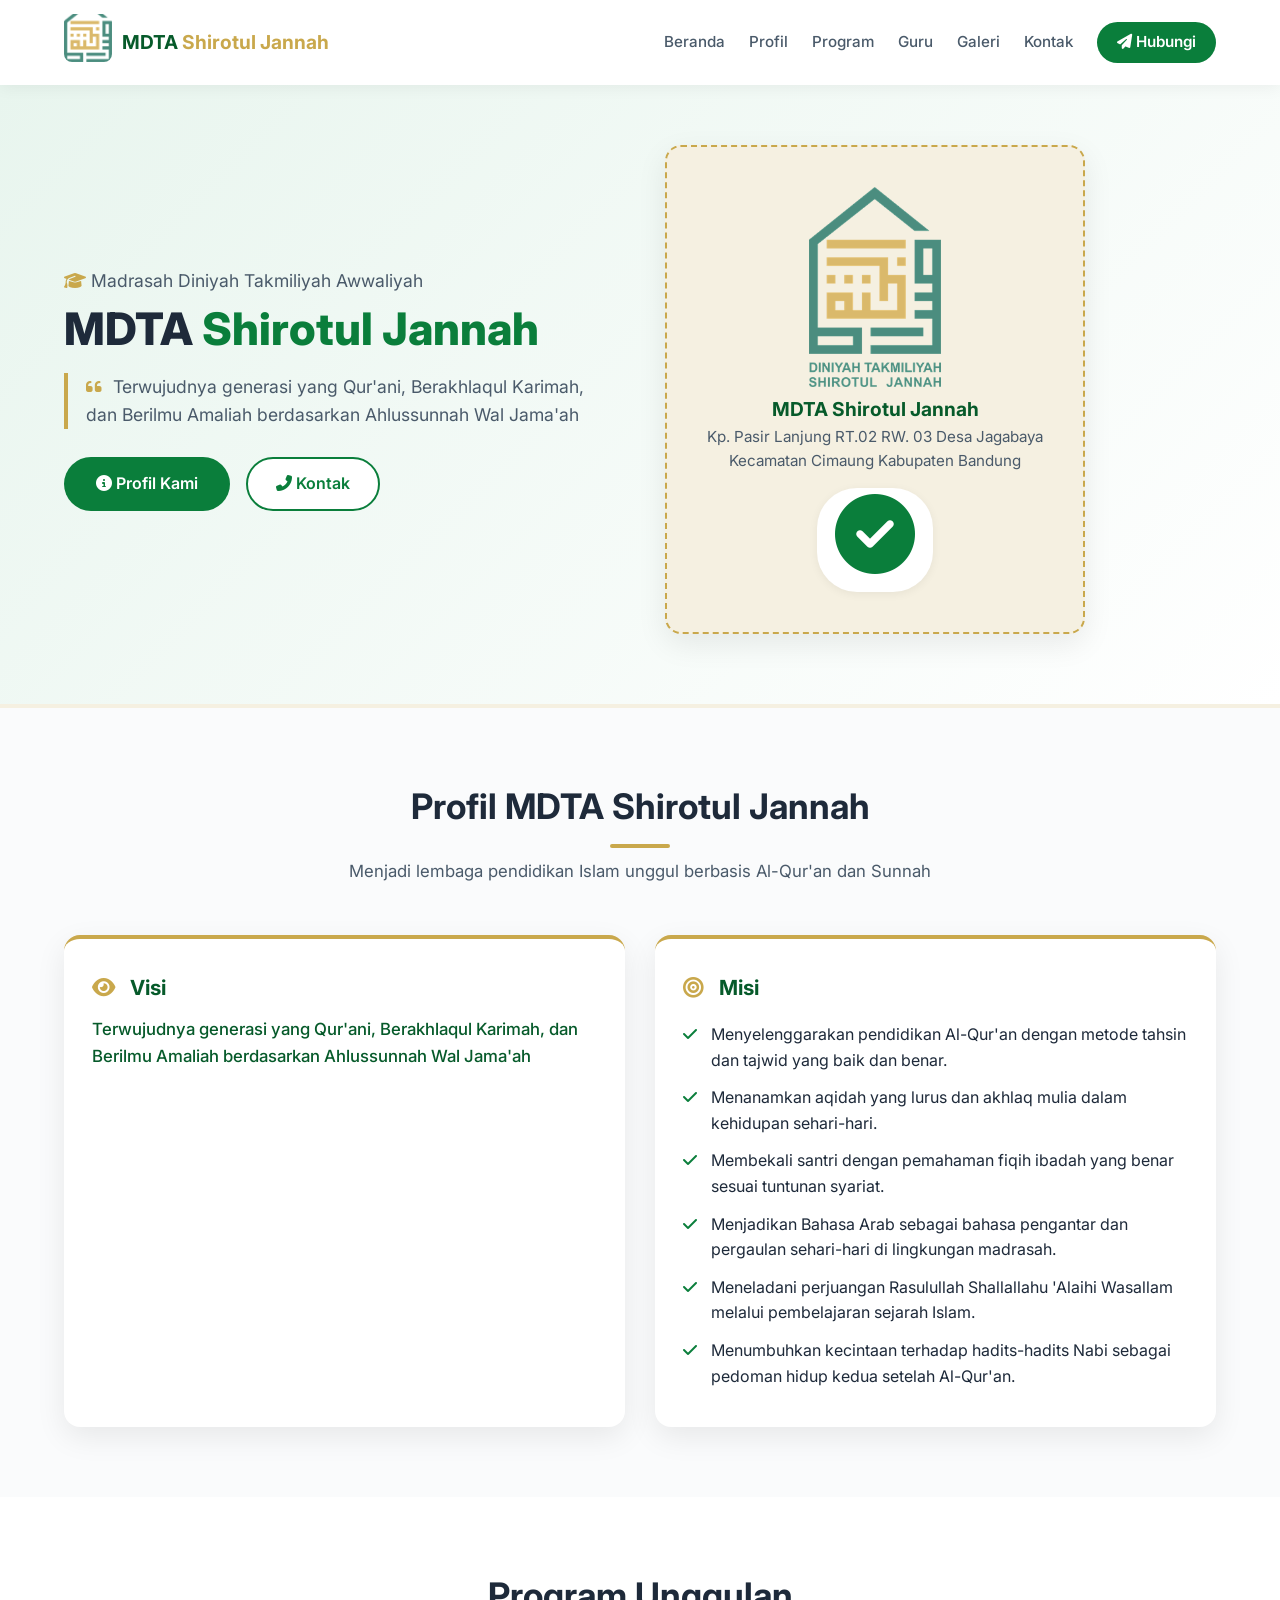
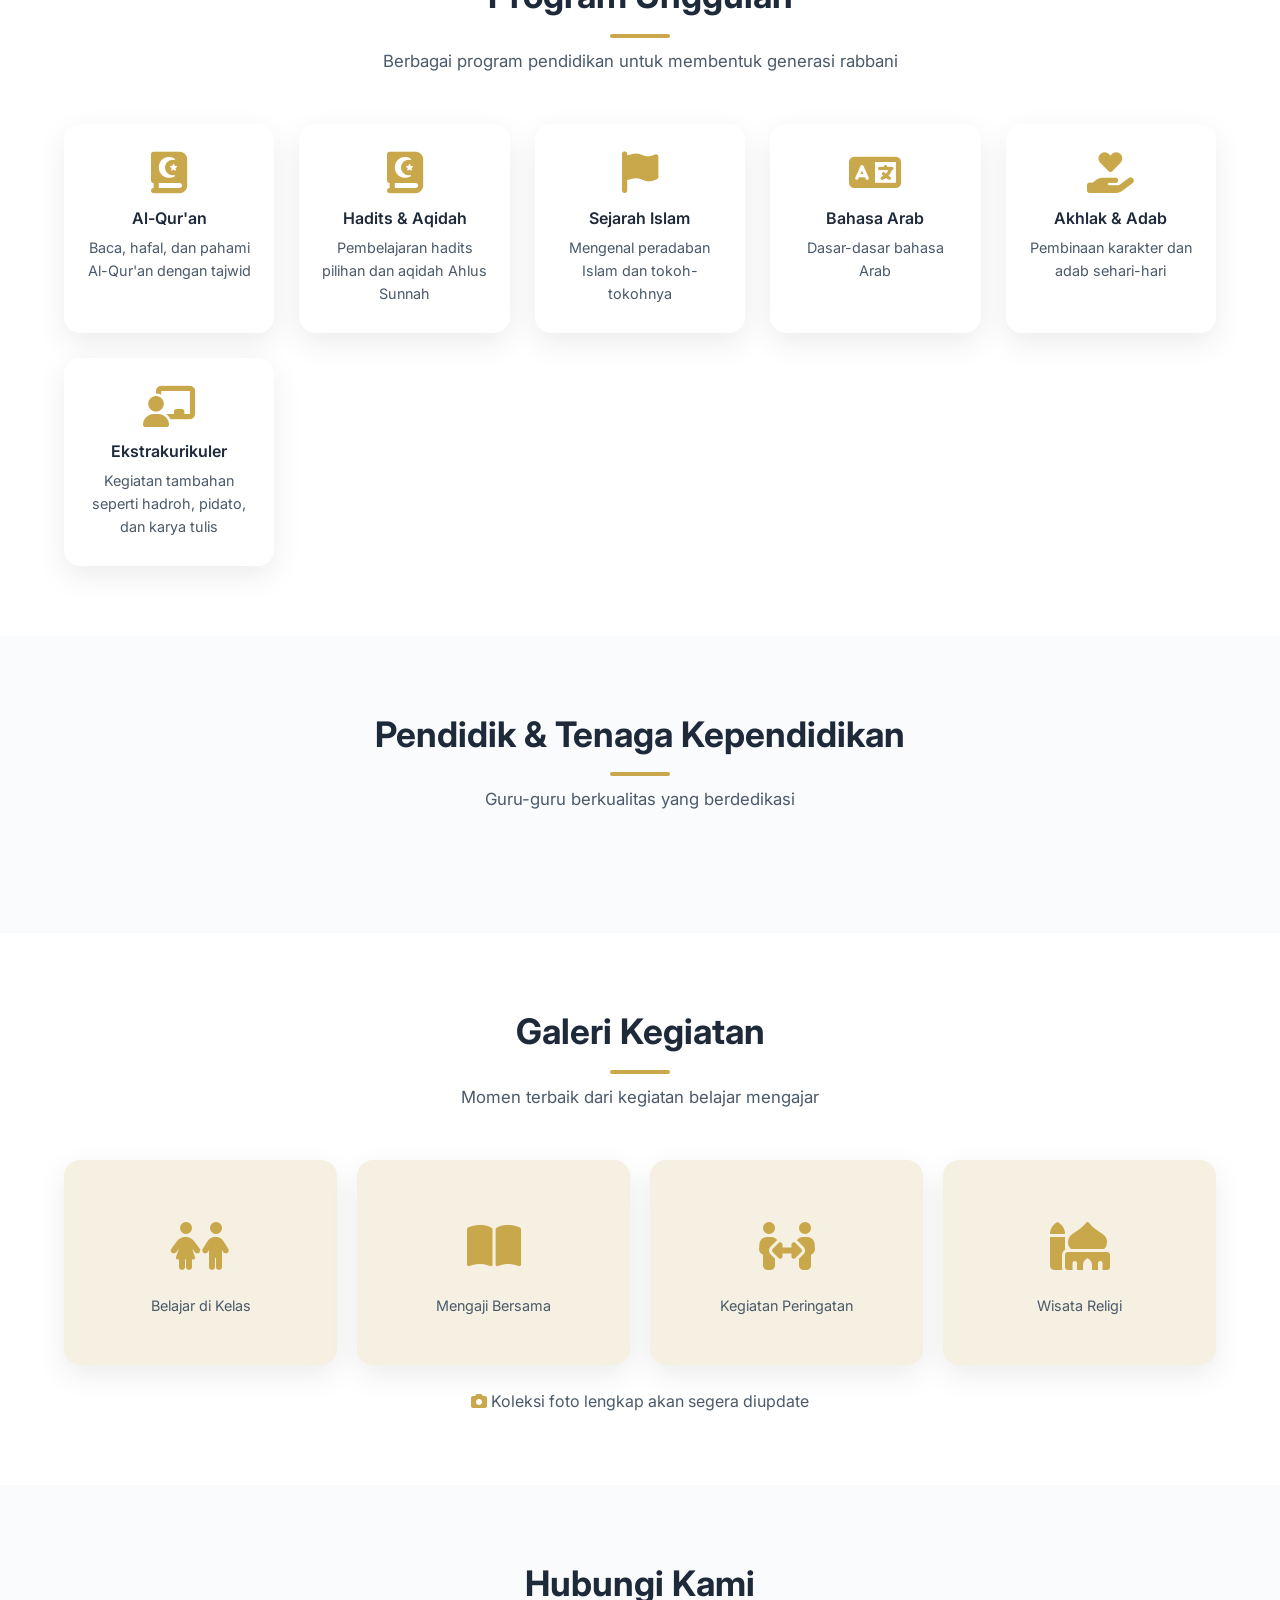
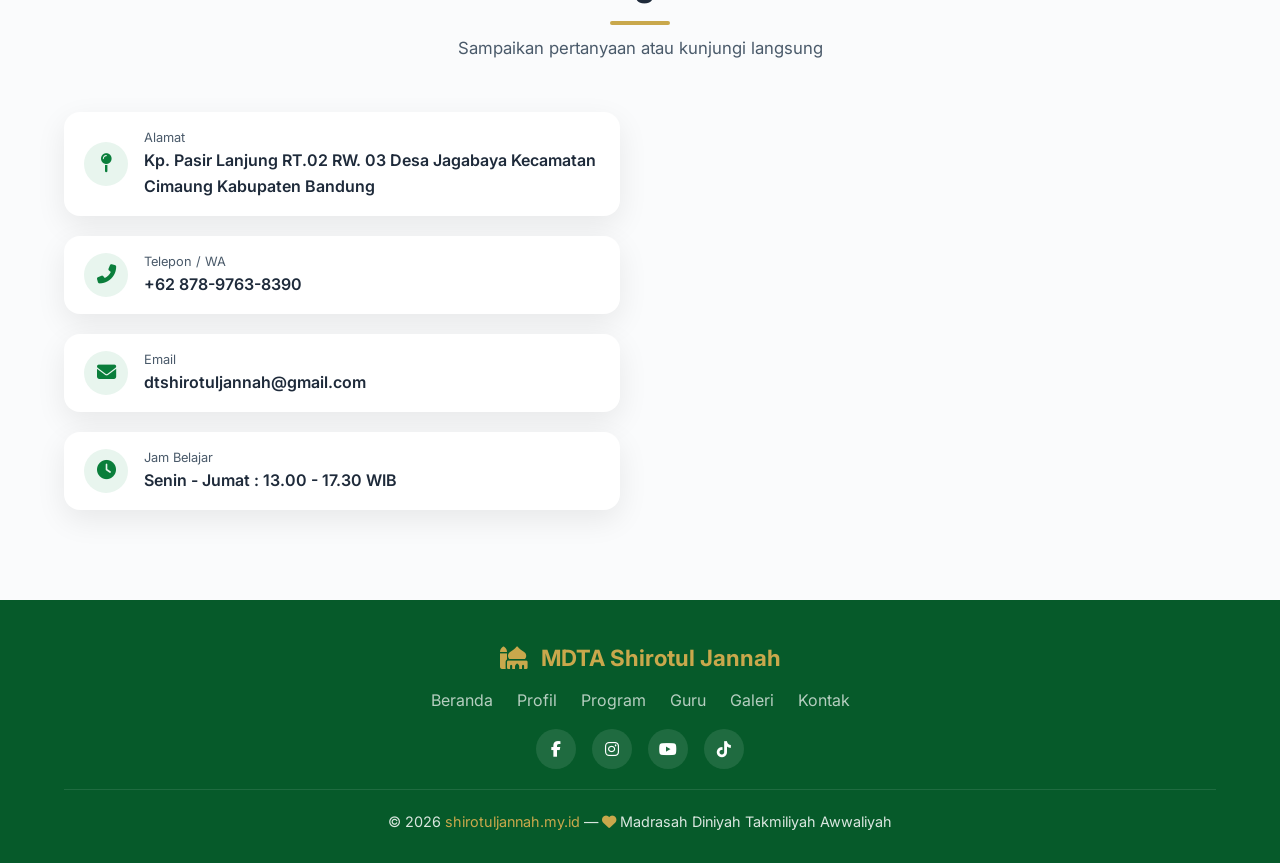
==== index.html @ e97e5ac8 "Update index.html" ====
<!DOCTYPE html>
<html lang="id">
<head>
    <meta charset="UTF-8" />
    <meta name="viewport" content="width=device-width, initial-scale=1.0"/>
    <title>MDTA Shirotul Jannah</title>
    <meta name="description" content="Website resmi MDTA Shirotul Jannah - Madrasah Diniyah Takmiliyah Awwaliyah" />
    <link rel="canonical" href="https://shirotuljannah.my.id/" />
    <link rel="icon" href="/favicon.ico" type="image/x-icon" />
    
    <!-- Font & Icons -->
    <link rel="preconnect" href="https://fonts.googleapis.com" />
    <link rel="preconnect" href="https://fonts.gstatic.com" crossorigin />
    <link href="https://fonts.googleapis.com/css2?family=Inter:opsz,wght@14..32,400;14..32,600;14..32,700;14..32,800&display=swap" rel="stylesheet" />
    <link rel="stylesheet" href="https://cdnjs.cloudflare.com/ajax/libs/font-awesome/6.5.0/css/all.min.css" />
    
    <!-- CSS -->
    <link rel="stylesheet" href="/css/style.css" />
</head>
<body>

    <!-- ===== HEADER / NAVBAR ===== -->
    <header>
        <div class="container header-inner">
           <div class="logo">
    <div class="logo-icon">
        <img src="/images/logo.png" alt="Logo" style="width: 48px; height: 48px; border-radius: 8px; object-fit: cover;" />
    </div>
    <div class="logo-text">
        MDTA <span>Shirotul Jannah</span>
        </div>
</div>
            <button class="hamburger" id="hamburger" aria-label="Menu">
                <i class="fas fa-bars"></i>
            </button>
            <nav id="navbar">
                <a href="#" class="active">Beranda</a>
                <a href="#profil">Profil</a>
                <a href="#program">Program</a>
                <a href="#guru">Guru</a>
                <a href="#galeri">Galeri</a>
                <a href="#kontak">Kontak</a>
                <a href="#kontak" class="btn-primary"><i class="fas fa-paper-plane"></i> Hubungi</a>
            </nav>
        </div>
    </header>

    <!-- ===== HERO ===== -->
    <section class="hero" id="beranda">
        <div class="container hero-grid">
            <div class="hero-text">
                <p class="subtitle"><i class="fas fa-graduation-cap" style="color: var(--gold);"></i> Madrasah Diniyah Takmiliyah Awwaliyah</p>
                <h1>MDTA <span>Shirotul Jannah</span></h1>
                <p class="tagline">
                    <i class="fas fa-quote-left" style="color: var(--gold); margin-right: 6px;"></i>
                    Terwujudnya generasi yang Qur'ani, Berakhlaqul Karimah, dan Berilmu Amaliah berdasarkan
                    Ahlussunnah Wal Jama'ah
                </p>
                <div class="hero-buttons">
                    <a href="#profil" class="btn-primary" style="padding: 14px 32px;">
                        <i class="fas fa-info-circle"></i> Profil Kami
                    </a>
                    <a href="#kontak" class="btn-secondary">
                        <i class="fas fa-phone-alt"></i> Kontak
                    </a>
                </div>
            </div>
            <div class="hero-image">
                <div class="placeholder-img">
                    <div class="logo-icon">
        <img src="/images/logo.png" alt="Logo" style="width: 100x; height: 200px; " />
    </div>
                    <p style="font-weight: 700; color: var(--primary-dark); font-size: 1.2rem;">MDTA Shirotul Jannah</p>
                    <p style="font-size: 0.95rem; color: var(--text-light);">Kp. Pasir Lanjung RT.02 RW. 03 Desa Jagabaya Kecamatan Cimaung Kabupaten Bandung</p>
                    <div style="margin-top: 14px; font-size: 0.85rem; background: var(--white); padding: 6px 18px; border-radius: 40px; display: inline-block; box-shadow: 0 2px 10px rgba(0,0,0,0.06);">
                        <i class="fas fa-check-circle" style="color: var(--primary);"></i>
                    </div>
                </div>
            </div>
        </div>
    </section>

    <!-- ===== PROFIL (VISI MISI) ===== -->
    <section id="profil">
        <div class="container">
            <div class="section-title">
                <h2>Profil MDTA Shirotul Jannah</h2>
                <p>Menjadi lembaga pendidikan Islam unggul berbasis Al-Qur'an dan Sunnah</p>
            </div>
            <div class="visi-misi-grid">
                <div class="card">
                    <h3><i class="fas fa-eye"></i> Visi</h3>
                    <p style="font-size: 1.05rem; font-weight: 500; color: var(--primary-dark);">
                        Terwujudnya generasi yang Qur'ani, Berakhlaqul Karimah, dan Berilmu Amaliah berdasarkan
Ahlussunnah Wal Jama'ah
                    </p>
                </div>
                <div class="card">
                    <h3><i class="fas fa-bullseye"></i> Misi</h3>
                    <ul>
                        <li>Menyelenggarakan pendidikan Al-Qur'an dengan metode tahsin dan tajwid yang baik dan benar.</li>
                        <li>Menanamkan aqidah yang lurus dan akhlaq mulia dalam kehidupan sehari-hari.</li>
                        <li>Membekali santri dengan pemahaman fiqih ibadah yang benar sesuai tuntunan syariat.</li>
                        <li>Menjadikan Bahasa Arab sebagai bahasa pengantar dan pergaulan sehari-hari di lingkungan madrasah.</li>
                        <li>Meneladani perjuangan Rasulullah Shallallahu 'Alaihi Wasallam melalui pembelajaran sejarah Islam.</li>
                        <li>Menumbuhkan kecintaan terhadap hadits-hadits Nabi sebagai pedoman hidup kedua setelah Al-Qur'an.</li>
                    </ul>
                </div>
            </div>
        </div>
    </section>

    <!-- ===== PROGRAM ===== -->
    <section id="program" style="background: var(--white);">
        <div class="container">
            <div class="section-title">
                <h2>Program Unggulan</h2>
                <p>Berbagai program pendidikan untuk membentuk generasi rabbani</p>
            </div>
            <div class="program-grid">
                <div class="program-item">
                    <i class="fas fa-book-quran"></i>
                    <h4>Al-Qur'an</h4>
                    <p>Baca, hafal, dan pahami Al-Qur'an dengan tajwid</p>
                </div>
                <div class="program-item">
                    <i class="fas fa-book-quran"></i>
                    <h4>Hadits &amp; Aqidah</h4>
                    <p>Pembelajaran hadits pilihan dan aqidah Ahlus Sunnah</p>
                </div>
                <div class="program-item">
                    <i class="fas fa-flag"></i>
                    <h4>Sejarah Islam</h4>
                    <p>Mengenal peradaban Islam dan tokoh-tokohnya</p>
                </div>
                <div class="program-item">
                    <i class="fas fa-language"></i>
                    <h4>Bahasa Arab</h4>
                    <p>Dasar-dasar bahasa Arab </p>
                </div>
                <div class="program-item">
                    <i class="fas fa-hand-holding-heart"></i>
                    <h4>Akhlak &amp; Adab</h4>
                    <p>Pembinaan karakter dan adab sehari-hari</p>
                </div>
                <div class="program-item">
                    <i class="fas fa-chalkboard-user"></i>
                    <h4>Ekstrakurikuler</h4>
                    <p>Kegiatan tambahan seperti hadroh, pidato, dan karya tulis</p>
                </div>
            </div>
        </div>
    </section>

    <!-- ===== GURU & TENAGA PENDIDIK ===== -->
    <section id="guru">
        <div class="container">
            <div class="section-title">
                <h2>Pendidik &amp; Tenaga Kependidikan</h2>
                <p>Guru-guru berkualitas yang berdedikasi</p>
            </div>
                
             </div>
    </section>

    <!-- ===== GALERI ===== -->
    <section id="galeri" style="background: var(--white);">
        <div class="container">
            <div class="section-title">
                <h2>Galeri Kegiatan</h2>
                <p>Momen terbaik dari kegiatan belajar mengajar</p>
            </div>
            <div class="galeri-grid">
                <div class="galeri-item">
                    <div style="text-align: center;">
                        <i class="fas fa-children"></i>
                        <span>Belajar di Kelas</span>
                    </div>
                </div>
                <div class="galeri-item">
                    <div style="text-align: center;">
                        <i class="fas fa-book-open"></i>
                        <span>Mengaji Bersama</span>
                    </div>
                </div>
                <div class="galeri-item">
                    <div style="text-align: center;">
                        <i class="fas fa-people-arrows"></i>
                        <span>Kegiatan Peringatan</span>
                    </div>
                </div>
                <div class="galeri-item">
                    <div style="text-align: center;">
                        <i class="fas fa-mosque"></i>
                        <span>Wisata Religi</span>
                    </div>
                </div>
            </div>
            <p style="text-align: center; margin-top: 24px; color: var(--text-light);">
                <i class="fas fa-camera" style="color: var(--gold);"></i> 
                Koleksi foto lengkap akan segera diupdate
            </p>
        </div>
    </section>

    <!-- ===== KONTAK ===== -->
    <section id="kontak">
        <div class="container">
            <div class="section-title">
                <h2>Hubungi Kami</h2>
                <p>Sampaikan pertanyaan atau kunjungi langsung</p>
            </div>
            <div class="kontak-grid">
                <div class="kontak-info">
                    <div class="kontak-item">
                        <i class="fas fa-map-pin"></i>
                        <div>
                            <div class="label">Alamat</div>
                            <div class="value">Kp. Pasir Lanjung RT.02 RW. 03 Desa Jagabaya Kecamatan Cimaung Kabupaten Bandung</div>
                        </div>
                    </div>
                    <div class="kontak-item">
                        <i class="fas fa-phone-alt"></i>
                        <div>
                            <div class="label">Telepon / WA</div>
                            <div class="value">+62 878-9763-8390</div>
                        </div>
                    </div>
                    <div class="kontak-item">
                        <i class="fas fa-envelope"></i>
                        <div>
                            <div class="label">Email</div>
                            <div class="value">dtshirotuljannah@gmail.com</div>
                        </div>
                    </div>
                    <div class="kontak-item">
                        <i class="fas fa-clock"></i>
                        <div>
                            <div class="label">Jam Belajar</div>
                            <div class="value">Senin - Jumat : 13.00 - 17.30 WIB</div>
                        </div>
                    </div>
                </div>
                <div class="map-placeholder" style="padding: 0; border: none; background: transparent; min-height: unset;">
    <iframe 
        src="https://www.google.com/maps/embed?pb=!1m14!1m12!1m3!1d961.6749907253343!2d107.57025680353883!3d-7.07759489919228!2m3!1f0!2f0!3f0!3m2!1i1024!2i768!4f13.1!5e0!3m2!1sid!2sid!4v1786503640006!5m2!1sid!2sid" 
        width="100%" 
        height="350" 
        style="border:0; border-radius: 12px;" 
        allowfullscreen="" 
        loading="lazy" 
        referrerpolicy="strict-origin-when-cross-origin">
    </iframe>
</div>
            </div>
        </div>
    </section>

    <!-- ===== FOOTER ===== -->
    <footer>
        <div class="container">
            <div class="footer-brand">
                <i class="fas fa-mosque"></i> MDTA Shirotul Jannah
            </div>
            <div class="footer-links">
                <a href="#">Beranda</a>
                <a href="#profil">Profil</a>
                <a href="#program">Program</a>
                <a href="#guru">Guru</a>
                <a href="#galeri">Galeri</a>
                <a href="#kontak">Kontak</a>
            </div>
            <div class="footer-social">
                <a href="#" aria-label="Facebook"><i class="fab fa-facebook-f"></i></a>
                <a href="#" aria-label="Instagram"><i class="fab fa-instagram"></i></a>
                <a href="#" aria-label="YouTube"><i class="fab fa-youtube"></i></a>
                <a href="#" aria-label="TikTok"><i class="fab fa-tiktok"></i></a>
            </div>
            <p class="footer-copy">
                &copy; 2026 <a href="https://shirotuljannah.my.id/">shirotuljannah.my.id</a> &mdash; 
                <i class="fas fa-heart" style="color: var(--gold);"></i> Madrasah Diniyah Takmiliyah Awwaliyah
            </p>
        </div>
    </footer>

    <!-- ===== JAVASCRIPT ===== -->
    <script src="/js/script.js"></script>
</body>
</html>
---- css/style.css ----
/* ===== RESET & VARIABEL ===== */
* {
    margin: 0;
    padding: 0;
    box-sizing: border-box;
}

:root {
    --primary: #0a7e3b;
    --primary-dark: #065a2a;
    --primary-light: #e8f5ee;
    --gold: #c9a84c;
    --gold-light: #f5f0e1;
    --text: #1e2a3a;
    --text-light: #4a5a6a;
    --white: #ffffff;
    --shadow: 0 10px 30px rgba(0,0,0,0.08);
    --radius: 16px;
    --transition: 0.3s ease;
}

html {
    scroll-behavior: smooth;
}

body {
    font-family: 'Inter', sans-serif;
    color: var(--text);
    background: #fafbfc;
    line-height: 1.6;
}

a {
    text-decoration: none;
    color: var(--primary);
}

.container {
    max-width: 1200px;
    margin: 0 auto;
    padding: 0 24px;
}

/* ===== HEADER / NAVBAR ===== */
header {
    background: var(--white);
    box-shadow: 0 2px 16px rgba(0,0,0,0.06);
    position: sticky;
    top: 0;
    z-index: 100;
    padding: 14px 0;
}

.header-inner {
    display: flex;
    justify-content: space-between;
    align-items: center;
    flex-wrap: wrap;
}

.logo {
    display: flex;
    align-items: center;
    gap: 10px;
    font-weight: 700;
    font-size: 1.2rem;
    color: var(--primary-dark);
}

.logo i {
    font-size: 2rem;
    color: var(--gold);
}

.logo span {
    color: var(--gold);
}

.hamburger {
    display: none;
    background: none;
    border: none;
    font-size: 1.8rem;
    color: var(--primary-dark);
    cursor: pointer;
    padding: 4px 8px;
}

nav {
    display: flex;
    gap: 24px;
    flex-wrap: wrap;
    align-items: center;
}

nav a {
    font-weight: 500;
    font-size: 0.95rem;
    color: var(--text-light);
    transition: var(--transition);
    position: relative;
}

nav a:hover,
nav a.active {
    color: var(--primary);
}

nav a::after {
    content: '';
    position: absolute;
    bottom: -4px;
    left: 0;
    width: 0;
    height: 2px;
    background: var(--gold);
    transition: var(--transition);
}

nav a:hover::after {
    width: 100%;
}

.btn-primary {
    background: var(--primary);
    color: var(--white) !important;
    padding: 8px 20px;
    border-radius: 40px;
    font-weight: 600;
    transition: var(--transition);
}

.btn-primary:hover {
    background: var(--primary-dark);
    transform: translateY(-2px);
    box-shadow: 0 6px 20px rgba(10, 126, 59, 0.3);
}

.btn-primary::after {
    display: none !important;
}

.btn-secondary {
    background: var(--white);
    color: var(--primary);
    padding: 12px 28px;
    border-radius: 40px;
    font-weight: 600;
    border: 2px solid var(--primary);
    transition: var(--transition);
}

.btn-secondary:hover {
    background: var(--primary);
    color: var(--white);
}

/* ===== HERO ===== */
.hero {
    padding: 60px 0 70px;
    background: linear-gradient(135deg, var(--primary-light) 0%, #ffffff 100%);
    border-bottom: 4px solid var(--gold-light);
}

.hero-grid {
    display: grid;
    grid-template-columns: 1fr 1fr;
    gap: 50px;
    align-items: center;
}

.hero-text h1 {
    font-size: 2.8rem;
    font-weight: 800;
    line-height: 1.2;
    margin-bottom: 16px;
}

.hero-text h1 span {
    color: var(--primary);
}

.hero-text .subtitle {
    font-size: 1.1rem;
    color: var(--text-light);
    margin-bottom: 8px;
}

.hero-text .tagline {
    font-size: 1.1rem;
    color: var(--text-light);
    margin-bottom: 28px;
    border-left: 4px solid var(--gold);
    padding-left: 18px;
}

.hero-buttons {
    display: flex;
    gap: 16px;
    flex-wrap: wrap;
}

.hero-image .placeholder-img {
    width: 100%;
    max-width: 420px;
    background: var(--gold-light);
    border-radius: var(--radius);
    padding: 40px 20px;
    text-align: center;
    box-shadow: var(--shadow);
    border: 2px dashed var(--gold);
}

.hero-image .placeholder-img i {
    font-size: 5rem;
    color: var(--gold);
    margin-bottom: 12px;
}

/* ===== SECTION UMUM ===== */
section {
    padding: 70px 0;
}

.section-title {
    text-align: center;
    margin-bottom: 50px;
}

.section-title h2 {
    font-size: 2.2rem;
    font-weight: 700;
    position: relative;
    display: inline-block;
}

.section-title h2::after {
    content: '';
    display: block;
    width: 60px;
    height: 4px;
    background: var(--gold);
    margin: 10px auto 0;
    border-radius: 4px;
}

.section-title p {
    color: var(--text-light);
    margin-top: 10px;
    font-size: 1.05rem;
}

/* ===== VISI MISI ===== */
.visi-misi-grid {
    display: grid;
    grid-template-columns: 1fr 1fr;
    gap: 30px;
}

.card {
    background: var(--white);
    padding: 32px 28px;
    border-radius: var(--radius);
    box-shadow: var(--shadow);
    transition: var(--transition);
    border-top: 4px solid var(--gold);
}

.card:hover {
    transform: translateY(-6px);
    box-shadow: 0 20px 40px rgba(0,0,0,0.1);
}

.card h3 {
    font-size: 1.3rem;
    margin-bottom: 12px;
    color: var(--primary-dark);
}

.card h3 i {
    color: var(--gold);
    margin-right: 10px;
}

.card ul {
    list-style: none;
    padding-left: 0;
}

.card ul li {
    padding: 6px 0;
    padding-left: 28px;
    position: relative;
}

.card ul li::before {
    content: '\f00c';
    font-family: 'Font Awesome 6 Free';
    font-weight: 900;
    color: var(--primary);
    position: absolute;
    left: 0;
    top: 6px;
}

/* ===== PROGRAM ===== */
.program-grid {
    display: grid;
    grid-template-columns: repeat(auto-fit, minmax(200px, 1fr));
    gap: 25px;
}

.program-item {
    background: var(--white);
    padding: 28px 20px;
    border-radius: var(--radius);
    text-align: center;
    box-shadow: var(--shadow);
    transition: var(--transition);
}

.program-item:hover {
    transform: scale(1.03);
}

.program-item i {
    font-size: 2.6rem;
    color: var(--gold);
    margin-bottom: 12px;
}

.program-item h4 {
    font-weight: 600;
    margin-bottom: 4px;
}

.program-item p {
    font-size: 0.9rem;
    color: var(--text-light);
}

/* ===== GURU ===== */
.guru-grid {
    display: grid;
    grid-template-columns: repeat(auto-fit, minmax(160px, 1fr));
    gap: 25px;
}

.guru-card {
    background: var(--white);
    padding: 24px 16px;
    border-radius: var(--radius);
    text-align: center;
    box-shadow: var(--shadow);
    transition: var(--transition);
}

.guru-card:hover {
    transform: translateY(-4px);
}

.guru-card .avatar {
    width: 80px;
    height: 80px;
    border-radius: 50%;
    background: var(--primary-light);
    display: flex;
    align-items: center;
    justify-content: center;
    margin: 0 auto 12px;
    font-size: 2.2rem;
    color: var(--primary);
    border: 3px solid var(--gold-light);
}

.guru-card h4 {
    font-weight: 600;
    font-size: 1rem;
}

.guru-card p {
    font-size: 0.85rem;
    color: var(--text-light);
}

/* ===== GALERI ===== */
.galeri-grid {
    display: grid;
    grid-template-columns: repeat(auto-fit, minmax(200px, 1fr));
    gap: 20px;
}

.galeri-item {
    background: var(--white);
    border-radius: var(--radius);
    overflow: hidden;
    box-shadow: var(--shadow);
    aspect-ratio: 4/3;
    display: flex;
    align-items: center;
    justify-content: center;
    background: var(--gold-light);
    color: var(--gold);
    font-size: 3rem;
    transition: var(--transition);
    border: 2px solid transparent;
}

.galeri-item:hover {
    border-color: var(--gold);
    transform: scale(1.02);
}

.galeri-item span {
    font-size: 0.9rem;
    color: var(--text-light);
    display: block;
    margin-top: 8px;
}

/* ===== KONTAK ===== */
.kontak-grid {
    display: grid;
    grid-template-columns: 1fr 1fr;
    gap: 40px;
}

.kontak-info {
    display: flex;
    flex-direction: column;
    gap: 20px;
}

.kontak-item {
    display: flex;
    align-items: center;
    gap: 16px;
    background: var(--white);
    padding: 16px 20px;
    border-radius: var(--radius);
    box-shadow: var(--shadow);
}

.kontak-item i {
    width: 44px;
    height: 44px;
    background: var(--primary-light);
    border-radius: 50%;
    display: flex;
    align-items: center;
    justify-content: center;
    color: var(--primary);
    font-size: 1.2rem;
    flex-shrink: 0;
}

.kontak-item .label {
    font-size: 0.8rem;
    color: var(--text-light);
}

.kontak-item .value {
    font-weight: 600;
}

.map-placeholder {
    background: var(--primary-light);
    border-radius: var(--radius);
    padding: 40px 20px;
    text-align: center;
    border: 2px dashed var(--primary);
    display: flex;
    flex-direction: column;
    align-items: center;
    justify-content: center;
    min-height: 260px;
}

.map-placeholder i {
    font-size: 3.5rem;
    color: var(--primary);
    margin-bottom: 10px;
}

/* ===== FOOTER ===== */
footer {
    background: var(--primary-dark);
    color: rgba(255,255,255,0.85);
    padding: 40px 0 30px;
    text-align: center;
    margin-top: 20px;
}

footer a {
    color: var(--gold);
    transition: var(--transition);
}

footer a:hover {
    color: var(--white);
}

.footer-brand {
    font-size: 1.4rem;
    font-weight: 700;
    color: var(--gold);
    margin-bottom: 12px;
}

.footer-brand i {
    margin-right: 8px;
}

.footer-links {
    display: flex;
    justify-content: center;
    gap: 24px;
    margin: 12px 0 16px;
    flex-wrap: wrap;
}

.footer-links a {
    color: rgba(255,255,255,0.7);
    transition: var(--transition);
}

.footer-links a:hover {
    color: var(--gold);
}

.footer-social {
    display: flex;
    justify-content: center;
    gap: 16px;
    margin: 16px 0 20px;
}

.footer-social a {
    width: 40px;
    height: 40px;
    border-radius: 50%;
    background: rgba(255,255,255,0.1);
    display: flex;
    align-items: center;
    justify-content: center;
    color: var(--white);
    transition: var(--transition);
}

.footer-social a:hover {
    background: var(--gold);
    color: var(--primary-dark);
    transform: translateY(-3px);
}

.footer-copy {
    font-size: 0.9rem;
    border-top: 1px solid rgba(255,255,255,0.1);
    padding-top: 20px;
    margin-top: 10px;
}

/* ===== RESPONSIVE ===== */
@media (max-width: 992px) {
    .hero-grid {
        grid-template-columns: 1fr;
        text-align: center;
    }

    .hero-text .tagline {
        border-left: none;
        padding-left: 0;
        border-top: 3px solid var(--gold);
        padding-top: 12px;
    }

    .hero-buttons {
        justify-content: center;
    }

    .visi-misi-grid {
        grid-template-columns: 1fr;
    }

    .kontak-grid {
        grid-template-columns: 1fr;
    }

    .hero-text h1 {
        font-size: 2.2rem;
    }

    .hero-image .placeholder-img {
        margin: 0 auto;
    }
}

@media (max-width: 768px) {
    .hamburger {
        display: block;
    }

    nav {
        display: none;
        width: 100%;
        flex-direction: column;
        gap: 14px;
        padding: 16px 0 8px;
        border-top: 1px solid #eee;
        margin-top: 12px;
    }

    nav.open {
        display: flex;
    }

    nav a {
        width: 100%;
        text-align: center;
        padding: 8px 0;
    }

    nav a::after {
        display: none;
    }

    .btn-primary {
        width: 100%;
        text-align: center;
    }

    .program-grid {
        grid-template-columns: 1fr 1fr;
    }

    .guru-grid {
        grid-template-columns: 1fr 1fr;
    }

    .galeri-grid {
        grid-template-columns: 1fr 1fr;
    }
}

@media (max-width: 480px) {
    .hero-text h1 {
        font-size: 1.8rem;
    }

    .section-title h2 {
        font-size: 1.5rem;
    }

    .program-grid {
        grid-template-columns: 1fr;
    }

    .guru-grid {
        grid-template-columns: 1fr 1fr;
    }

    .galeri-grid {
        grid-template-columns: 1fr 1fr;
    }

    .kontak-item {
        flex-direction: column;
        text-align: center;
    }

    .footer-links {
        gap: 12px;
    }
}
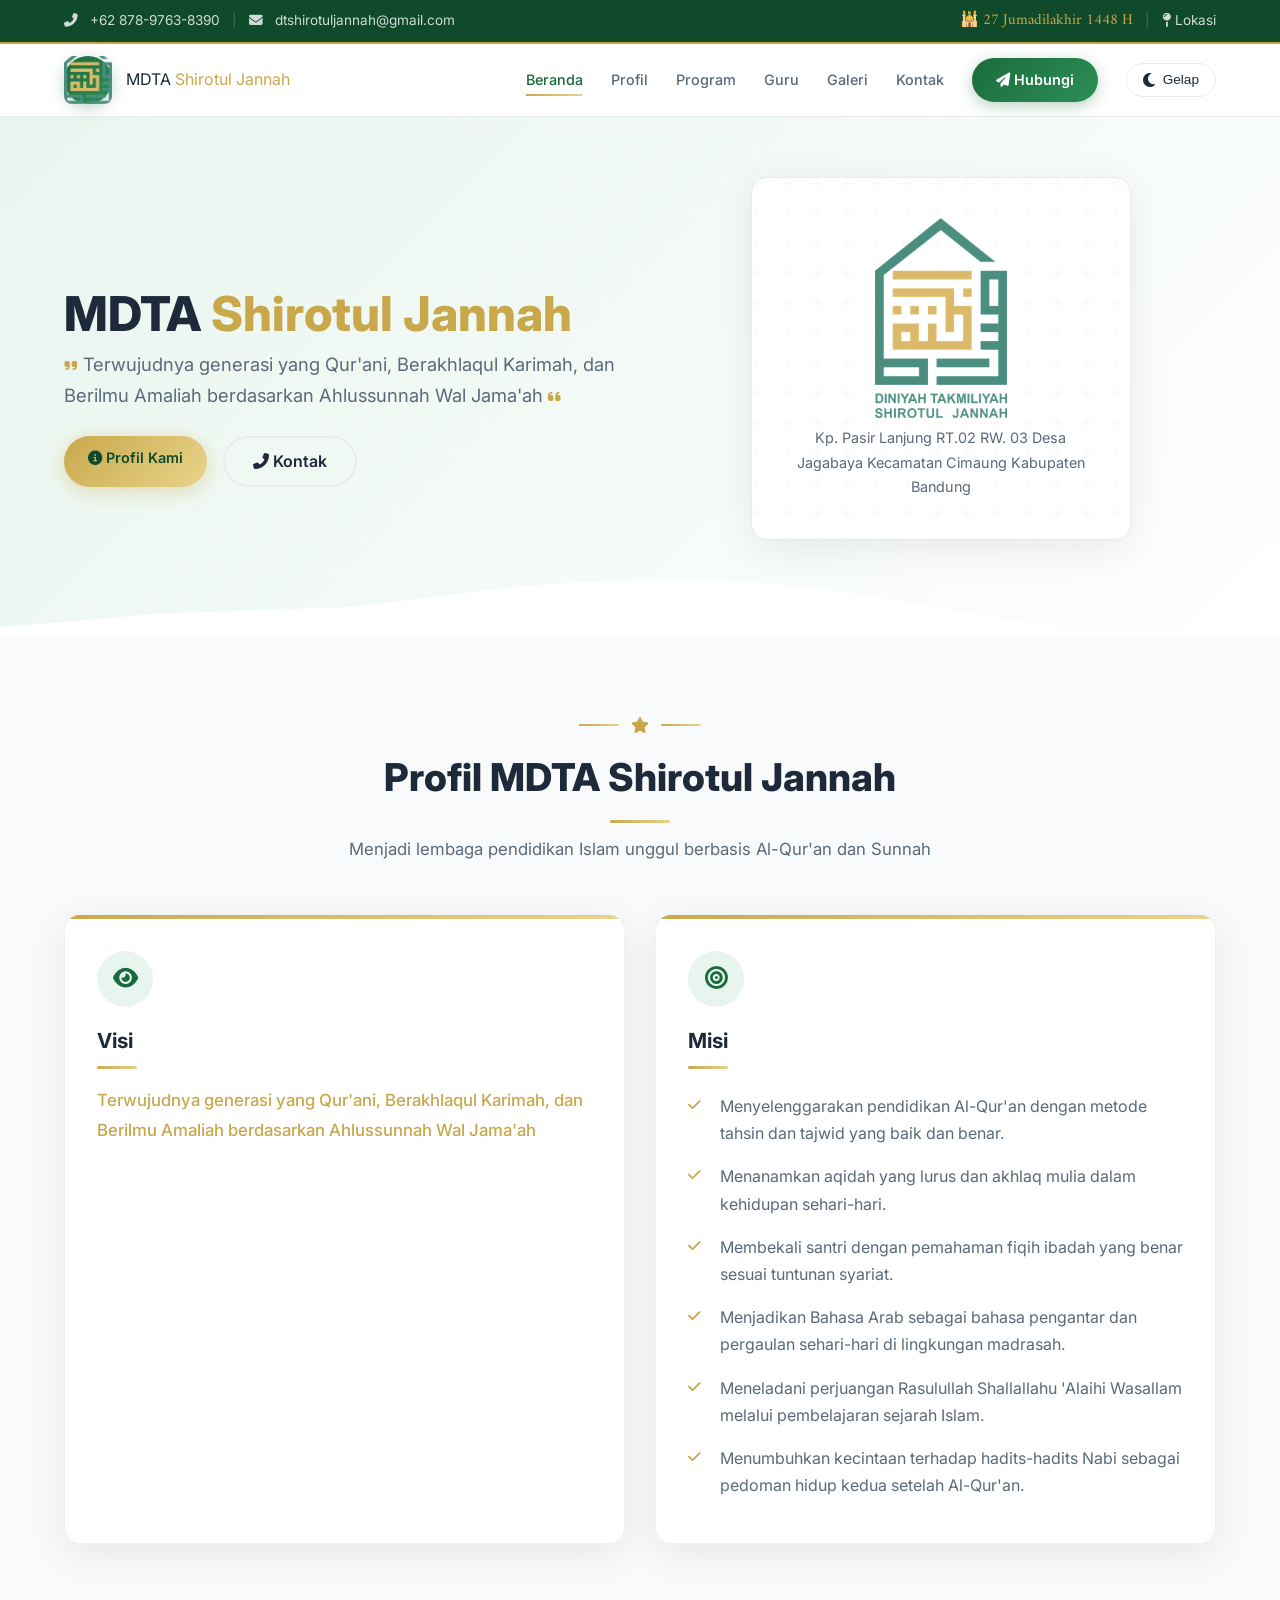
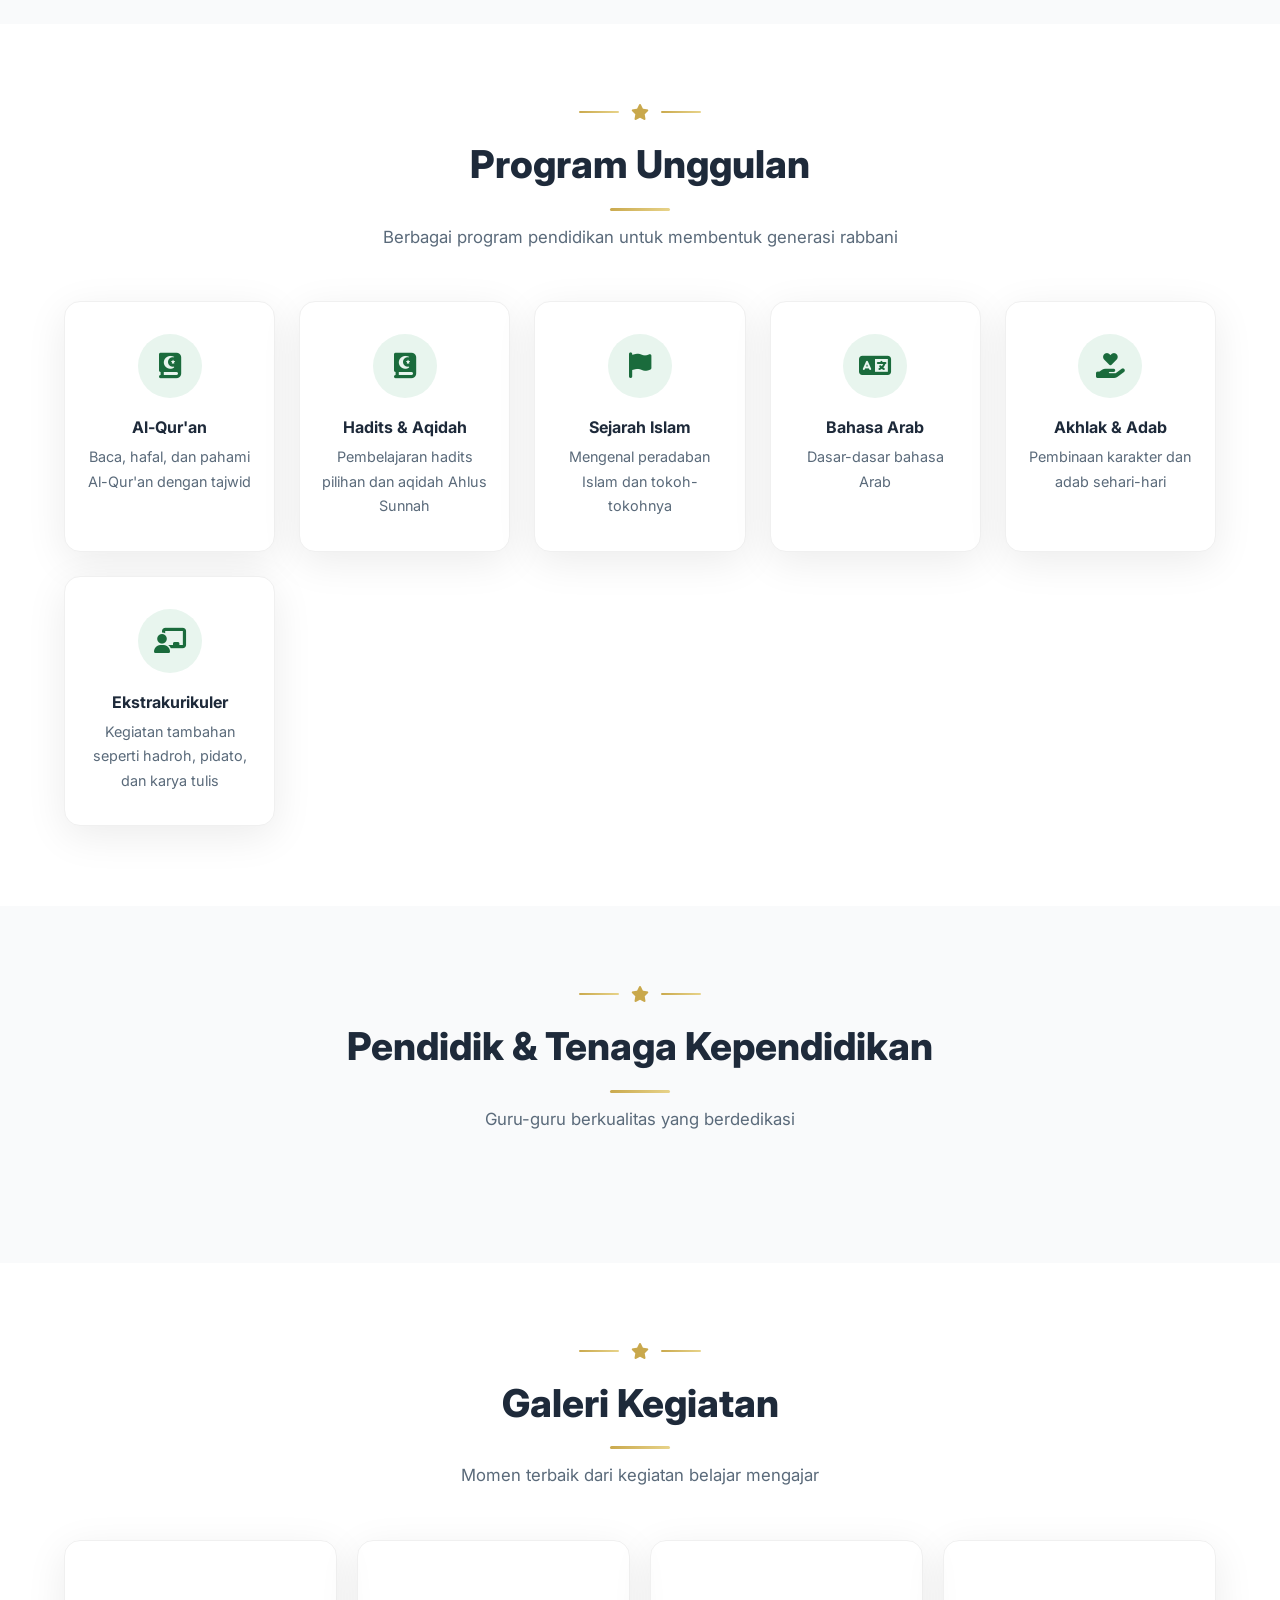
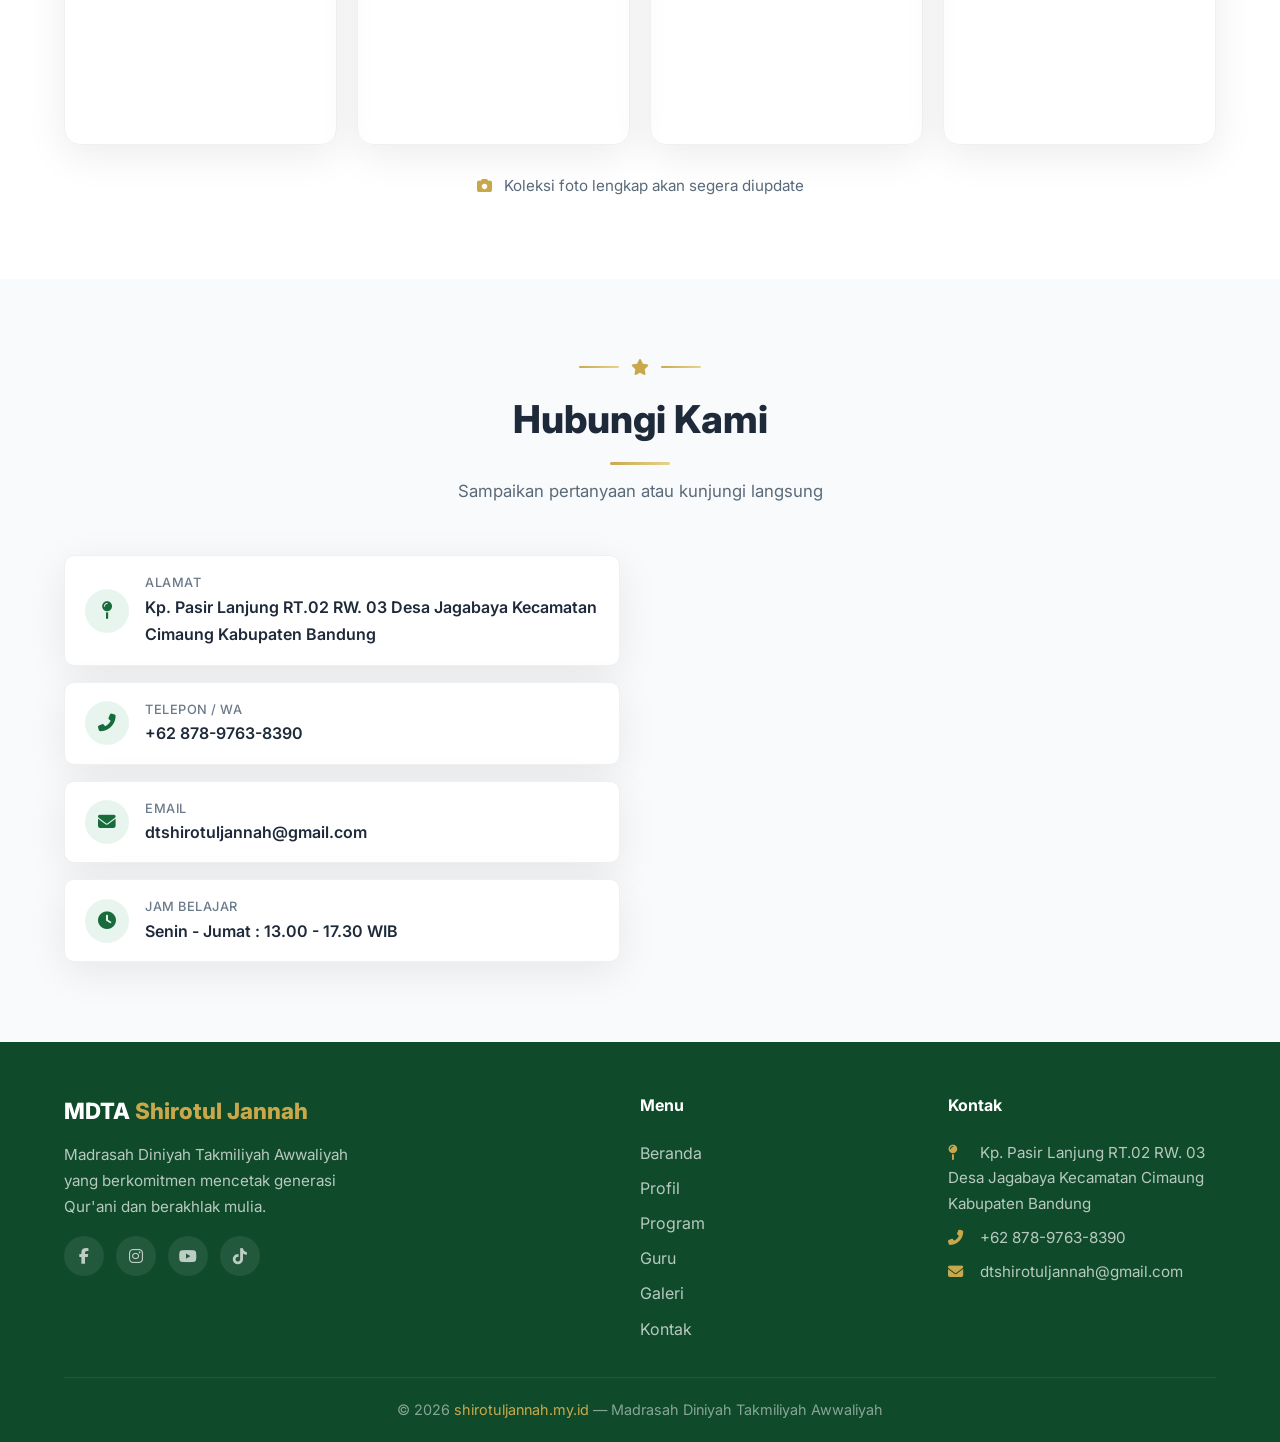
==== commit aafa7688: "Add files via upload" ====
--- a/index.html
+++ b/index.html
@@ -2,34 +2,50 @@
 <html lang="id">
 <head>
     <meta charset="UTF-8" />
-    <meta name="viewport" content="width=device-width, initial-scale=1.0"/>
-    <title>MDTA Shirotul Jannah</title>
-    <meta name="description" content="Website resmi MDTA Shirotul Jannah - Madrasah Diniyah Takmiliyah Awwaliyah" />
+    <meta name="viewport" content="width=device-width, initial-scale=1.0" />
+    <title>MDTA Shirotul Jannah - Madrasah Diniyah Islami</title>
+    <meta name="description" content="Website resmi MDTA Shirotul Jannah - Madrasah Diniyah Takmiliyah Awwaliyah berbasis Al-Qur'an dan Sunnah" />
     <link rel="canonical" href="https://shirotuljannah.my.id/" />
-    <link rel="icon" href="/favicon.ico" type="image/x-icon" />
+    <link rel="icon" href="data:image/svg+xml,<svg xmlns='http://www.w3.org/2000/svg' viewBox='0 0 100 100'><text y='.9em' font-size='90'>🕌</text></svg>" />
     
-    <!-- Font & Icons -->
+    <!-- Fonts -->
     <link rel="preconnect" href="https://fonts.googleapis.com" />
     <link rel="preconnect" href="https://fonts.gstatic.com" crossorigin />
-    <link href="https://fonts.googleapis.com/css2?family=Inter:opsz,wght@14..32,400;14..32,600;14..32,700;14..32,800&display=swap" rel="stylesheet" />
+    <link href="https://fonts.googleapis.com/css2?family=Amiri:wght@400;700&family=Inter:wght@400;500;600;700;800&display=swap" rel="stylesheet" />
     <link rel="stylesheet" href="https://cdnjs.cloudflare.com/ajax/libs/font-awesome/6.5.0/css/all.min.css" />
     
     <!-- CSS -->
-    <link rel="stylesheet" href="/css/style.css" />
+    <link rel="stylesheet" href="/css/style-islami.css" />
 </head>
 <body>
+
+    <!-- ===== TOP BAR ===== -->
+    <div class="top-bar">
+        <div class="container top-bar-inner">
+            <div class="top-bar-left">
+                <i class="fas fa-phone-alt"></i> +62 878-9763-8390
+                <span class="separator">|</span>
+                <i class="fas fa-envelope"></i> dtshirotuljannah@gmail.com
+            </div>
+            <div class="top-bar-right">
+                <span class="hijri-date" id="hijriDate"></span>
+                <span class="separator">|</span>
+                <a href="#kontak"><i class="fas fa-map-pin"></i> Lokasi</a>
+            </div>
+        </div>
+    </div>
 
     <!-- ===== HEADER / NAVBAR ===== -->
     <header>
         <div class="container header-inner">
-           <div class="logo">
-    <div class="logo-icon">
-        <img src="/images/logo.png" alt="Logo" style="width: 48px; height: 48px; border-radius: 8px; object-fit: cover;" />
-    </div>
-    <div class="logo-text">
-        MDTA <span>Shirotul Jannah</span>
-        </div>
-</div>
+            <div class="logo">
+                <div class="logo-icon">
+                    <img src="/images/logo.png" alt="Logo" style="width: 48px; height: 48px; border-radius: 8px; object-fit: cover;" />
+                </div>
+                <div class="logo-text">
+                    MDTA <span>Shirotul Jannah</span>
+                </div>
+            </div>
             <button class="hamburger" id="hamburger" aria-label="Menu">
                 <i class="fas fa-bars"></i>
             </button>
@@ -41,23 +57,34 @@
                 <a href="#galeri">Galeri</a>
                 <a href="#kontak">Kontak</a>
                 <a href="#kontak" class="btn-primary"><i class="fas fa-paper-plane"></i> Hubungi</a>
+                <!-- TOMBOL TOGGLE DARK/LIGHT MODE -->
+                <button class="theme-toggle" id="themeToggle" aria-label="Ganti tema">
+                    <i class="fas fa-moon"></i>
+                    <span class="theme-text">Gelap</span>
+                </button>
             </nav>
         </div>
     </header>
 
     <!-- ===== HERO ===== -->
-    <section class="hero" id="beranda">
+    <section class="hero">
+        <div class="hero-overlay"></div>
+        <div class="hero-pattern"></div>
         <div class="container hero-grid">
             <div class="hero-text">
-                <p class="subtitle"><i class="fas fa-graduation-cap" style="color: var(--gold);"></i> Madrasah Diniyah Takmiliyah Awwaliyah</p>
-                <h1>MDTA <span>Shirotul Jannah</span></h1>
+                    <h1>
+                    <br />
+                    MDTA <span>Shirotul Jannah</span>
+                </h1>
                 <p class="tagline">
-                    <i class="fas fa-quote-left" style="color: var(--gold); margin-right: 6px;"></i>
+                    <i class="fas fa-quote-right"></i>
                     Terwujudnya generasi yang Qur'ani, Berakhlaqul Karimah, dan Berilmu Amaliah berdasarkan
                     Ahlussunnah Wal Jama'ah
+                    <i class="fas fa-quote-left"></i>
                 </p>
+                
                 <div class="hero-buttons">
-                    <a href="#profil" class="btn-primary" style="padding: 14px 32px;">
+                    <a href="#profil" class="btn-primary">
                         <i class="fas fa-info-circle"></i> Profil Kami
                     </a>
                     <a href="#kontak" class="btn-secondary">
@@ -66,37 +93,48 @@
                 </div>
             </div>
             <div class="hero-image">
-                <div class="placeholder-img">
-                    <div class="logo-icon">
-        <img src="/images/logo.png" alt="Logo" style="width: 100x; height: 200px; " />
-    </div>
-                    <p style="font-weight: 700; color: var(--primary-dark); font-size: 1.2rem;">MDTA Shirotul Jannah</p>
-                    <p style="font-size: 0.95rem; color: var(--text-light);">Kp. Pasir Lanjung RT.02 RW. 03 Desa Jagabaya Kecamatan Cimaung Kabupaten Bandung</p>
-                    <div style="margin-top: 14px; font-size: 0.85rem; background: var(--white); padding: 6px 18px; border-radius: 40px; display: inline-block; box-shadow: 0 2px 10px rgba(0,0,0,0.06);">
-                        <i class="fas fa-check-circle" style="color: var(--primary);"></i>
-                    </div>
-                </div>
-            </div>
-        </div>
-    </section>
-
-    <!-- ===== PROFIL (VISI MISI) ===== -->
+                <div class="hero-card">
+                    <div class="hero-card-pattern"></div>
+                    <div class="hero-card-content">
+                        <img src="/images/logo.png" alt="Logo" style="width: 100x; height: 200px; " />
+                        <p>Kp. Pasir Lanjung RT.02 RW. 03 Desa Jagabaya Kecamatan Cimaung Kabupaten Bandung</p>
+                    </div>
+                </div>
+            </div>
+        </div>
+        <div class="hero-wave">
+            <svg viewBox="0 0 1200 120" preserveAspectRatio="none">
+                <path d="M321.39,56.44c58-10.79,114.16-30.13,172-41.86,82.39-16.72,168.19-17.73,250.45-.39C823.78,31,906.67,72,985.66,92.83c70.05,18.48,146.53,26.09,214.34,3V120H0V95.8C63.87,86.32,105.17,76.41,147,69.4Z" fill="var(--wave-color, #ffffff)"/>
+            </svg>
+        </div>
+    </section>
+
+    <!-- ===== PROFIL ===== -->
     <section id="profil">
         <div class="container">
             <div class="section-title">
+                <div class="section-decoration">
+                    <span></span>
+                    <i class="fas fa-star"></i>
+                    <span></span>
+                </div>
                 <h2>Profil MDTA Shirotul Jannah</h2>
                 <p>Menjadi lembaga pendidikan Islam unggul berbasis Al-Qur'an dan Sunnah</p>
             </div>
             <div class="visi-misi-grid">
-                <div class="card">
-                    <h3><i class="fas fa-eye"></i> Visi</h3>
-                    <p style="font-size: 1.05rem; font-weight: 500; color: var(--primary-dark);">
+                <div class="card card-visi">
+                    <div class="card-icon"><i class="fas fa-eye"></i></div>
+                    <h3>Visi</h3>
+                    <div class="card-divider"></div>
+                    <p style="font-size: 1.05rem; font-weight: 500; color: var(--gold);">
                         Terwujudnya generasi yang Qur'ani, Berakhlaqul Karimah, dan Berilmu Amaliah berdasarkan
-Ahlussunnah Wal Jama'ah
+                        Ahlussunnah Wal Jama'ah
                     </p>
                 </div>
-                <div class="card">
-                    <h3><i class="fas fa-bullseye"></i> Misi</h3>
+                <div class="card card-misi">
+                    <div class="card-icon"><i class="fas fa-bullseye"></i></div>
+                    <h3>Misi</h3>
+                    <div class="card-divider"></div>
                     <ul>
                         <li>Menyelenggarakan pendidikan Al-Qur'an dengan metode tahsin dan tajwid yang baik dan benar.</li>
                         <li>Menanamkan aqidah yang lurus dan akhlaq mulia dalam kehidupan sehari-hari.</li>
@@ -111,40 +149,45 @@
     </section>
 
     <!-- ===== PROGRAM ===== -->
-    <section id="program" style="background: var(--white);">
-        <div class="container">
-            <div class="section-title">
+    <section id="program" class="program-section">
+        <div class="container">
+            <div class="section-title">
+                <div class="section-decoration">
+                    <span></span>
+                    <i class="fas fa-star"></i>
+                    <span></span>
+                </div>
                 <h2>Program Unggulan</h2>
                 <p>Berbagai program pendidikan untuk membentuk generasi rabbani</p>
             </div>
             <div class="program-grid">
                 <div class="program-item">
-                    <i class="fas fa-book-quran"></i>
+                    <div class="program-icon"><i class="fas fa-book-quran"></i></div>
                     <h4>Al-Qur'an</h4>
                     <p>Baca, hafal, dan pahami Al-Qur'an dengan tajwid</p>
                 </div>
                 <div class="program-item">
-                    <i class="fas fa-book-quran"></i>
+                    <div class="program-icon"><i class="fas fa-book-quran"></i></div>
                     <h4>Hadits &amp; Aqidah</h4>
                     <p>Pembelajaran hadits pilihan dan aqidah Ahlus Sunnah</p>
                 </div>
                 <div class="program-item">
-                    <i class="fas fa-flag"></i>
+                    <div class="program-icon"><i class="fas fa-flag"></i></div>
                     <h4>Sejarah Islam</h4>
                     <p>Mengenal peradaban Islam dan tokoh-tokohnya</p>
                 </div>
                 <div class="program-item">
-                    <i class="fas fa-language"></i>
+                    <div class="program-icon"><i class="fas fa-language"></i></div>
                     <h4>Bahasa Arab</h4>
                     <p>Dasar-dasar bahasa Arab </p>
                 </div>
                 <div class="program-item">
-                    <i class="fas fa-hand-holding-heart"></i>
+                    <div class="program-icon"><i class="fas fa-hand-holding-heart"></i></div>
                     <h4>Akhlak &amp; Adab</h4>
                     <p>Pembinaan karakter dan adab sehari-hari</p>
                 </div>
                 <div class="program-item">
-                    <i class="fas fa-chalkboard-user"></i>
+                    <div class="program-icon"><i class="fas fa-chalkboard-user"></i></div>
                     <h4>Ekstrakurikuler</h4>
                     <p>Kegiatan tambahan seperti hadroh, pidato, dan karya tulis</p>
                 </div>
@@ -152,89 +195,103 @@
         </div>
     </section>
 
-    <!-- ===== GURU & TENAGA PENDIDIK ===== -->
-    <section id="guru">
-        <div class="container">
-            <div class="section-title">
+    <!-- ===== GURU ===== -->
+    <section id="guru" class="guru-section">
+        <div class="container">
+            <div class="section-title">
+                <div class="section-decoration">
+                    <span></span>
+                    <i class="fas fa-star"></i>
+                    <span></span>
+                </div>
                 <h2>Pendidik &amp; Tenaga Kependidikan</h2>
                 <p>Guru-guru berkualitas yang berdedikasi</p>
             </div>
-                
-             </div>
+            
+        </div>
     </section>
 
     <!-- ===== GALERI ===== -->
-    <section id="galeri" style="background: var(--white);">
-        <div class="container">
-            <div class="section-title">
+    <section id="galeri" class="galeri-section">
+        <div class="container">
+            <div class="section-title">
+                <div class="section-decoration">
+                    <span></span>
+                    <i class="fas fa-star"></i>
+                    <span></span>
+                </div>
                 <h2>Galeri Kegiatan</h2>
                 <p>Momen terbaik dari kegiatan belajar mengajar</p>
             </div>
             <div class="galeri-grid">
-                <div class="galeri-item">
-                    <div style="text-align: center;">
-                        <i class="fas fa-children"></i>
-                        <span>Belajar di Kelas</span>
-                    </div>
-                </div>
-                <div class="galeri-item">
-                    <div style="text-align: center;">
-                        <i class="fas fa-book-open"></i>
-                        <span>Mengaji Bersama</span>
-                    </div>
-                </div>
-                <div class="galeri-item">
-                    <div style="text-align: center;">
-                        <i class="fas fa-people-arrows"></i>
-                        <span>Kegiatan Peringatan</span>
-                    </div>
-                </div>
-                <div class="galeri-item">
-                    <div style="text-align: center;">
-                        <i class="fas fa-mosque"></i>
-                        <span>Wisata Religi</span>
-                    </div>
-                </div>
-            </div>
-            <p style="text-align: center; margin-top: 24px; color: var(--text-light);">
-                <i class="fas fa-camera" style="color: var(--gold);"></i> 
-                Koleksi foto lengkap akan segera diupdate
-            </p>
+                <div class="galeri-item" onclick="openLightbox('/images/gallery-1.jpg')" style="background: url('/images/gallery-1.jpg') center/cover no-repeat;">
+                    <div class="galeri-overlay">
+                        <i class="fas fa-search-plus"></i>
+                        <span style="display: block; font-size: 0.9rem; margin-top: 8px;">Belajar di Kelas</span>
+                    </div>
+                </div>
+                <div class="galeri-item" onclick="openLightbox('/images/gallery-2.jpg')" style="background: url('/images/gallery-2.jpg') center/cover no-repeat;">
+                    <div class="galeri-overlay">
+                        <i class="fas fa-search-plus"></i>
+                        <span style="display: block; font-size: 0.9rem; margin-top: 8px;">Mengaji Bersama</span>
+                    </div>
+                </div>
+                <div class="galeri-item" onclick="openLightbox('/images/gallery-3.jpg')" style="background: url('/images/gallery-3.jpg') center/cover no-repeat;">
+                    <div class="galeri-overlay">
+                        <i class="fas fa-search-plus"></i>
+                        <span style="display: block; font-size: 0.9rem; margin-top: 8px;">Kegiatan Peringatan</span>
+                    </div>
+                </div>
+                <div class="galeri-item" onclick="openLightbox('/images/gallery-4.jpg')" style="background: url('/images/gallery-4.jpg') center/cover no-repeat;">
+                    <div class="galeri-overlay">
+                        <i class="fas fa-search-plus"></i>
+                        <span style="display: block; font-size: 0.9rem; margin-top: 8px;">Wisata Religi</span>
+                    </div>
+                </div>
+            </div>
+            <div class="galeri-more">
+                <i class="fas fa-camera"></i> Koleksi foto lengkap akan segera diupdate
+            </div>
         </div>
     </section>
 
     <!-- ===== KONTAK ===== -->
-    <section id="kontak">
-        <div class="container">
-            <div class="section-title">
+    <section id="kontak" class="kontak-section">
+        <div class="container">
+            <div class="section-title">
+                <div class="section-decoration">
+                    <span></span>
+                    <i class="fas fa-star"></i>
+                    <span></span>
+                </div>
                 <h2>Hubungi Kami</h2>
                 <p>Sampaikan pertanyaan atau kunjungi langsung</p>
             </div>
             <div class="kontak-grid">
                 <div class="kontak-info">
                     <div class="kontak-item">
-                        <i class="fas fa-map-pin"></i>
+                        <div class="kontak-icon"><i class="fas fa-map-pin"></i></div>
                         <div>
                             <div class="label">Alamat</div>
                             <div class="value">Kp. Pasir Lanjung RT.02 RW. 03 Desa Jagabaya Kecamatan Cimaung Kabupaten Bandung</div>
                         </div>
                     </div>
                     <div class="kontak-item">
-                        <i class="fas fa-phone-alt"></i>
+                        <div class="kontak-icon"><i class="fas fa-phone-alt"></i></div>
                         <div>
                             <div class="label">Telepon / WA</div>
                             <div class="value">+62 878-9763-8390</div>
                         </div>
                     </div>
                     <div class="kontak-item">
-                        <i class="fas fa-envelope"></i>
+                        <div class="kontak-icon"><i class="fas fa-envelope"></i></div>
                         <div>
                             <div class="label">Email</div>
                             <div class="value">dtshirotuljannah@gmail.com</div>
                         </div>
                     </div>
                     <div class="kontak-item">
-                        <i class="fas fa-clock"></i>
+                        <div class="kontak-icon"><i class="fas fa-clock"></i></div>
                         <div>
                             <div class="label">Jam Belajar</div>
                             <div class="value">Senin - Jumat : 13.00 - 17.30 WIB</div>
@@ -242,48 +299,69 @@
                     </div>
                 </div>
                 <div class="map-placeholder" style="padding: 0; border: none; background: transparent; min-height: unset;">
-    <iframe 
-        src="https://www.google.com/maps/embed?pb=!1m14!1m12!1m3!1d961.6749907253343!2d107.57025680353883!3d-7.07759489919228!2m3!1f0!2f0!3f0!3m2!1i1024!2i768!4f13.1!5e0!3m2!1sid!2sid!4v1786503640006!5m2!1sid!2sid" 
-        width="100%" 
-        height="350" 
-        style="border:0; border-radius: 12px;" 
-        allowfullscreen="" 
-        loading="lazy" 
-        referrerpolicy="strict-origin-when-cross-origin">
-    </iframe>
-</div>
-            </div>
-        </div>
-    </section>
+                    <iframe 
+                        src="https://www.google.com/maps/embed?pb=!1m14!1m12!1m3!1d961.6749907253343!2d107.57025680353883!3d-7.07759489919228!2m3!1f0!2f0!3f0!3m2!1i1024!2i768!4f13.1!5e0!3m2!1sid!2sid!4v1786503640006!5m2!1sid!2sid" 
+                        width="100%" 
+                        height="350" 
+                        style="border:0; border-radius: 12px;" 
+                        allowfullscreen="" 
+                        loading="lazy" 
+                        referrerpolicy="strict-origin-when-cross-origin">
+                    </iframe>
+                </div>
+            </div>
+        </div>
+    </section>
+
+    <!-- ===== LIGHTBOX ===== -->
+    <div class="lightbox-overlay" id="lightbox" onclick="closeLightbox()">
+        <span class="lightbox-close" onclick="closeLightbox()">&times;</span>
+        <img src="" alt="Foto" id="lightbox-img" onclick="event.stopPropagation();" />
+    </div>
 
     <!-- ===== FOOTER ===== -->
     <footer>
         <div class="container">
-            <div class="footer-brand">
-                <i class="fas fa-mosque"></i> MDTA Shirotul Jannah
-            </div>
-            <div class="footer-links">
-                <a href="#">Beranda</a>
-                <a href="#profil">Profil</a>
-                <a href="#program">Program</a>
-                <a href="#guru">Guru</a>
-                <a href="#galeri">Galeri</a>
-                <a href="#kontak">Kontak</a>
-            </div>
-            <div class="footer-social">
-                <a href="#" aria-label="Facebook"><i class="fab fa-facebook-f"></i></a>
-                <a href="#" aria-label="Instagram"><i class="fab fa-instagram"></i></a>
-                <a href="#" aria-label="YouTube"><i class="fab fa-youtube"></i></a>
-                <a href="#" aria-label="TikTok"><i class="fab fa-tiktok"></i></a>
-            </div>
-            <p class="footer-copy">
-                &copy; 2026 <a href="https://shirotuljannah.my.id/">shirotuljannah.my.id</a> &mdash; 
-                <i class="fas fa-heart" style="color: var(--gold);"></i> Madrasah Diniyah Takmiliyah Awwaliyah
-            </p>
+            <div class="footer-grid">
+                <div class="footer-about">
+                    <div class="footer-logo">
+                        
+                        MDTA <span>Shirotul Jannah</span>
+                    </div>
+                    <p>Madrasah Diniyah Takmiliyah Awwaliyah yang berkomitmen mencetak generasi Qur'ani dan berakhlak mulia.</p>
+                    <div class="footer-social">
+                        <a href="#" aria-label="Facebook"><i class="fab fa-facebook-f"></i></a>
+                        <a href="#" aria-label="Instagram"><i class="fab fa-instagram"></i></a>
+                        <a href="#" aria-label="YouTube"><i class="fab fa-youtube"></i></a>
+                        <a href="#" aria-label="TikTok"><i class="fab fa-tiktok"></i></a>
+                    </div>
+                </div>
+                <div class="footer-links">
+                    <h4>Menu</h4>
+                    <a href="#">Beranda</a>
+                    <a href="#profil">Profil</a>
+                    <a href="#program">Program</a>
+                    <a href="#guru">Guru</a>
+                    <a href="#galeri">Galeri</a>
+                    <a href="#kontak">Kontak</a>
+                </div>
+                <div class="footer-contact">
+                    <h4>Kontak</h4>
+                    <p><i class="fas fa-map-pin"></i> Kp. Pasir Lanjung RT.02 RW. 03 Desa Jagabaya Kecamatan Cimaung Kabupaten Bandung</p>
+                    <p><i class="fas fa-phone-alt"></i> +62 878-9763-8390</p>
+                    <p><i class="fas fa-envelope"></i> dtshirotuljannah@gmail.com</p>
+                </div>
+            </div>
+            <div class="footer-bottom">
+                <p>
+                    &copy; 2026 <a href="https://shirotuljannah.my.id/">shirotuljannah.my.id</a> &mdash;
+                    </i> Madrasah Diniyah Takmiliyah Awwaliyah
+                </p>
+            </div>
         </div>
     </footer>
 
     <!-- ===== JAVASCRIPT ===== -->
-    <script src="/js/script.js"></script>
+    <script src="/js/script-islami.js"></script>
 </body>
-</html>
+</html>
--- a/css/style-islami.css
+++ b/css/style-islami.css
@@ -0,0 +1,1318 @@
+/* ========================================
+   THEMA ISLAMI - MDTA SHIROTUL JANNAH
+   DARK / LIGHT MODE SUPPORT
+   ======================================== */
+
+/* ===== RESET & VARIABEL ===== */
+* {
+    margin: 0;
+    padding: 0;
+    box-sizing: border-box;
+}
+
+/* Default: Light Mode */
+:root {
+    --primary: #1a6b3c;
+    --primary-dark: #0f4a2a;
+    --primary-light: #e8f5ee;
+    --primary-gradient: linear-gradient(135deg, #1a6b3c 0%, #2d8f56 100%);
+    --gold: #c9a84c;
+    --gold-light: #f5f0e1;
+    --gold-gradient: linear-gradient(135deg, #c9a84c 0%, #e8d48b 100%);
+    --text: #1e2a3a;
+    --text-light: #5a6a7a;
+    --text-muted: #6a7a8a;
+    --white: #ffffff;
+    --shadow: 0 10px 40px rgba(0,0,0,0.08);
+    --shadow-hover: 0 20px 50px rgba(26, 107, 60, 0.15);
+    --radius: 16px;
+    --radius-sm: 10px;
+    --transition: 0.4s cubic-bezier(0.25, 0.46, 0.45, 0.94);
+    --bg-primary: #f9fafb;
+    --bg-secondary: #ffffff;
+    --bg-card: #ffffff;
+    --bg-hero: linear-gradient(135deg, #e8f5ee 0%, #ffffff 100%);
+    --border-color: #e8ecf0;
+    --wave-color: #ffffff;
+    --input-bg: #ffffff;
+    --card-border: #f0f0f0;
+}
+
+/* Dark Mode */
+[data-theme="dark"] {
+    --bg-primary: #0d1117;
+    --bg-secondary: #161b22;
+    --bg-card: #1c2333;
+    --bg-hero: linear-gradient(135deg, #0a1f12 0%, #161b22 100%);
+    --text: #e6edf3;
+    --text-light: #b0b8c4;
+    --text-muted: #8b949e;
+    --shadow: 0 10px 40px rgba(0,0,0,0.4);
+    --shadow-hover: 0 20px 50px rgba(26, 107, 60, 0.3);
+    --border-color: #30363d;
+    --wave-color: #0d1117;
+    --input-bg: #0d1117;
+    --card-border: #30363d;
+}
+
+html {
+    scroll-behavior: smooth;
+}
+
+body {
+    font-family: 'Inter', sans-serif;
+    color: var(--text);
+    background: var(--bg-primary);
+    line-height: 1.7;
+    transition: background 0.3s ease, color 0.3s ease;
+}
+
+.container {
+    max-width: 1200px;
+    margin: 0 auto;
+    padding: 0 24px;
+}
+
+a {
+    text-decoration: none;
+    color: var(--primary);
+}
+
+img {
+    max-width: 100%;
+}
+
+/* ===== TOP BAR ===== */
+.top-bar {
+    background: var(--primary-dark);
+    color: rgba(255,255,255,0.8);
+    padding: 8px 0;
+    font-size: 0.85rem;
+    border-bottom: 2px solid var(--gold);
+}
+
+.top-bar-inner {
+    display: flex;
+    justify-content: space-between;
+    align-items: center;
+    flex-wrap: wrap;
+    gap: 8px;
+}
+
+.top-bar-left,
+.top-bar-right {
+    display: flex;
+    align-items: center;
+    gap: 12px;
+    flex-wrap: wrap;
+}
+
+.top-bar a {
+    color: rgba(255,255,255,0.8);
+    transition: var(--transition);
+}
+
+.top-bar a:hover {
+    color: var(--gold);
+}
+
+.top-bar .separator {
+    color: rgba(255,255,255,0.2);
+}
+
+.hijri-date {
+    font-family: 'Amiri', serif;
+    font-size: 0.95rem;
+    color: var(--gold);
+}
+
+/* ===== HEADER ===== */
+header {
+    background: var(--bg-secondary);
+    box-shadow: 0 2px 20px var(--shadow);
+    position: sticky;
+    top: 0;
+    z-index: 100;
+    padding: 12px 0;
+    border-bottom: 1px solid var(--border-color);
+    transition: background 0.3s ease;
+}
+
+.header-inner {
+    display: flex;
+    justify-content: space-between;
+    align-items: center;
+}
+
+.logo {
+    display: flex;
+    align-items: center;
+    gap: 14px;
+}
+
+.logo-icon {
+    width: 48px;
+    height: 48px;
+    background: var(--primary-gradient);
+    border-radius: 50%;
+    display: flex;
+    align-items: center;
+    justify-content: center;
+    color: var(--white);
+    font-size: 1.4rem;
+    box-shadow: 0 4px 15px rgba(26, 107, 60, 0.3);
+}
+
+.logo-text {
+    line-height: 1.2;
+    color: var(--text);
+}
+
+.logo-text span {
+    color: var(--gold);
+}
+
+.logo-text small {
+    display: block;
+    font-size: 0.7rem;
+    font-weight: 400;
+    color: var(--text-light);
+    letter-spacing: 0.5px;
+}
+
+.hamburger {
+    display: none;
+    background: none;
+    border: none;
+    font-size: 1.8rem;
+    color: var(--text);
+    cursor: pointer;
+    padding: 4px 8px;
+}
+
+nav {
+    display: flex;
+    gap: 28px;
+    align-items: center;
+}
+
+nav a {
+    font-weight: 500;
+    font-size: 0.9rem;
+    color: var(--text-light);
+    transition: var(--transition);
+    position: relative;
+}
+
+nav a::after {
+    content: '';
+    position: absolute;
+    bottom: -4px;
+    left: 50%;
+    transform: translateX(-50%);
+    width: 0;
+    height: 2px;
+    background: var(--gold-gradient);
+    border-radius: 2px;
+    transition: var(--transition);
+}
+
+nav a:hover::after,
+nav a.active::after {
+    width: 100%;
+}
+
+nav a:hover,
+nav a.active {
+    color: var(--primary);
+}
+
+.btn-primary {
+    background: var(--primary-gradient);
+    color: var(--white) !important;
+    padding: 10px 24px;
+    border-radius: 40px;
+    font-weight: 600;
+    font-size: 0.9rem;
+    transition: var(--transition);
+    box-shadow: 0 4px 15px rgba(26, 107, 60, 0.3);
+    border: none;
+    cursor: pointer;
+}
+
+.btn-primary:hover {
+    transform: translateY(-2px);
+    box-shadow: 0 8px 30px rgba(26, 107, 60, 0.4);
+}
+
+.btn-primary::after {
+    display: none !important;
+}
+
+.btn-secondary {
+    background: transparent;
+    color: var(--primary);
+    padding: 10px 28px;
+    border-radius: 40px;
+    font-weight: 600;
+    border: 2px solid var(--primary);
+    transition: var(--transition);
+}
+
+.btn-secondary:hover {
+    background: var(--primary);
+    color: var(--white);
+    transform: translateY(-2px);
+}
+
+/* ===== THEME TOGGLE ===== */
+.theme-toggle {
+    background: var(--bg-card);
+    border: 1px solid var(--border-color);
+    color: var(--text);
+    padding: 8px 16px;
+    border-radius: 40px;
+    cursor: pointer;
+    font-size: 0.85rem;
+    transition: all 0.3s ease;
+    display: flex;
+    align-items: center;
+    gap: 8px;
+    font-weight: 500;
+}
+
+.theme-toggle:hover {
+    border-color: var(--gold);
+    box-shadow: 0 0 20px rgba(201, 168, 76, 0.2);
+}
+
+.theme-toggle i {
+    font-size: 1rem;
+}
+
+/* ===== HERO ===== */
+.hero {
+    position: relative;
+    padding: 60px 0 80px;
+    background: var(--bg-hero);
+    overflow: hidden;
+    min-height: 520px;
+    transition: background 0.3s ease;
+}
+
+.hero-overlay {
+    position: absolute;
+    top: 0;
+    left: 0;
+    right: 0;
+    bottom: 0;
+    background: url("data:image/svg+xml,%3Csvg width='60' height='60' viewBox='0 0 60 60' xmlns='http://www.w3.org/2000/svg'%3E%3Cg fill='none' fill-rule='evenodd'%3E%3Cg fill='%23ffffff' fill-opacity='0.05'%3E%3Cpath d='M36 34v-4h-2v4h-4v2h4v4h2v-4h4v-2h-4zm0-30V0h-2v4h-4v2h4v4h2V6h4V4h-4zM6 34v-4H4v4H0v2h4v4h2v-4h4v-2H6zM6 4V0H4v4H0v2h4v4h2V6h4V4H6z'/%3E%3C/g%3E%3C/g%3E%3C/svg%3E");
+}
+
+.hero-pattern {
+    position: absolute;
+    top: -50%;
+    right: -20%;
+    width: 600px;
+    height: 600px;
+    background: radial-gradient(circle, rgba(255,255,255,0.05) 0%, transparent 70%);
+    border-radius: 50%;
+}
+
+.hero-grid {
+    position: relative;
+    z-index: 2;
+    display: grid;
+    grid-template-columns: 1fr 1fr;
+    gap: 50px;
+    align-items: center;
+}
+
+.hero-text {
+    color: var(--text);
+}
+
+.hero-badge {
+    display: inline-block;
+    background: rgba(26, 107, 60, 0.15);
+    padding: 6px 20px;
+    border-radius: 40px;
+    font-size: 0.8rem;
+    font-weight: 600;
+    letter-spacing: 0.5px;
+    color: var(--primary);
+    margin-bottom: 16px;
+    border: 1px solid rgba(26, 107, 60, 0.1);
+}
+
+.hero-badge i {
+    color: var(--gold);
+    margin-right: 6px;
+}
+
+.hero-text h1 {
+    font-size: 3rem;
+    font-weight: 800;
+    line-height: 1.15;
+    margin-bottom: 8px;
+    color: var(--text);
+}
+
+.hero-text h1 span {
+    color: var(--gold);
+}
+
+.arabic-text {
+    font-family: 'Amiri', serif;
+    font-size: 1.8rem;
+    color: var(--text-muted);
+    font-weight: 400;
+    display: block;
+    margin-bottom: 4px;
+}
+
+.hero-text .tagline {
+    font-size: 1.15rem;
+    color: var(--text-light);
+    margin-bottom: 24px;
+    font-weight: 400;
+}
+
+.hero-text .tagline i {
+    color: var(--gold);
+    font-size: 0.9rem;
+}
+
+.hero-stats {
+    display: flex;
+    gap: 40px;
+    margin: 24px 0 32px;
+}
+
+.stat-item {
+    text-align: left;
+}
+
+.stat-number {
+    display: block;
+    font-size: 1.8rem;
+    font-weight: 800;
+    color: var(--text);
+}
+
+.stat-label {
+    font-size: 0.85rem;
+    color: var(--text-light);
+}
+
+.hero-buttons {
+    display: flex;
+    gap: 16px;
+    flex-wrap: wrap;
+}
+
+.hero-buttons .btn-primary {
+    background: var(--gold-gradient);
+    color: var(--primary-dark) !important;
+    box-shadow: 0 4px 20px rgba(201, 168, 76, 0.4);
+}
+
+.hero-buttons .btn-primary:hover {
+    box-shadow: 0 8px 35px rgba(201, 168, 76, 0.5);
+}
+
+.hero-buttons .btn-secondary {
+    border-color: var(--border-color);
+    color: var(--text);
+}
+
+.hero-buttons .btn-secondary:hover {
+    background: var(--primary);
+    border-color: var(--primary);
+    color: var(--white);
+}
+
+/* Hero Card */
+.hero-image {
+    display: flex;
+    justify-content: center;
+    align-items: center;
+}
+
+.hero-card {
+    background: var(--bg-card);
+    border-radius: var(--radius);
+    padding: 40px 32px;
+    text-align: center;
+    border: 1px solid var(--border-color);
+    box-shadow: var(--shadow);
+    width: 100%;
+    max-width: 380px;
+    position: relative;
+    overflow: hidden;
+    transition: background 0.3s ease;
+}
+
+.hero-card-pattern {
+    position: absolute;
+    top: 0;
+    left: 0;
+    right: 0;
+    bottom: 0;
+    background: url("data:image/svg+xml,%3Csvg width='60' height='60' viewBox='0 0 60 60' xmlns='http://www.w3.org/2000/svg'%3E%3Cg fill='none' fill-rule='evenodd'%3E%3Cg fill='%23c9a84c' fill-opacity='0.05'%3E%3Cpath d='M36 34v-4h-2v4h-4v2h4v4h2v-4h4v-2h-4zm0-30V0h-2v4h-4v2h4v4h2V6h4V4h-4zM6 34v-4H4v4H0v2h4v4h2v-4h4v-2H6zM6 4V0H4v4H0v2h4v4h2V6h4V4H6z'/%3E%3C/g%3E%3C/g%3E%3C/svg%3E");
+}
+
+.hero-card-content {
+    position: relative;
+    z-index: 2;
+}
+
+.hero-card-content i {
+    font-size: 4rem;
+    color: var(--gold);
+    margin-bottom: 12px;
+}
+
+.hero-card-content h3 {
+    color: var(--text);
+    font-size: 1.3rem;
+    font-weight: 700;
+}
+
+.hero-card-content p {
+    color: var(--text-light);
+    font-size: 0.9rem;
+}
+
+.hero-card-status {
+    margin-top: 16px;
+    padding: 8px 16px;
+    background: var(--primary-light);
+    border-radius: 40px;
+    display: inline-block;
+    font-size: 0.85rem;
+    color: var(--primary);
+}
+
+.hero-card-status i {
+    font-size: 0.9rem;
+    color: var(--gold);
+}
+
+/* Hero Wave */
+.hero-wave {
+    position: absolute;
+    bottom: -2px;
+    left: 0;
+    right: 0;
+    z-index: 3;
+    line-height: 0;
+}
+
+.hero-wave svg {
+    width: 100%;
+    height: 60px;
+}
+
+.hero-wave svg path {
+    fill: var(--wave-color);
+    transition: fill 0.3s ease;
+}
+
+/* ===== SECTION ===== */
+section {
+    padding: 80px 0;
+}
+
+.section-title {
+    text-align: center;
+    margin-bottom: 50px;
+}
+
+.section-decoration {
+    display: flex;
+    align-items: center;
+    justify-content: center;
+    gap: 12px;
+    margin-bottom: 12px;
+}
+
+.section-decoration span {
+    width: 40px;
+    height: 2px;
+    background: var(--gold-gradient);
+    border-radius: 2px;
+}
+
+.section-decoration i {
+    color: var(--gold);
+    font-size: 1rem;
+}
+
+.section-title h2 {
+    font-size: 2.4rem;
+    font-weight: 800;
+    color: var(--text);
+    position: relative;
+}
+
+.section-title h2::after {
+    content: '';
+    display: block;
+    width: 60px;
+    height: 3px;
+    background: var(--gold-gradient);
+    margin: 10px auto 0;
+    border-radius: 4px;
+}
+
+.section-title p {
+    color: var(--text-light);
+    margin-top: 12px;
+    font-size: 1.05rem;
+}
+
+/* ===== PROFIL / VISI MISI ===== */
+#profil {
+    background: var(--bg-primary);
+    transition: background 0.3s ease;
+}
+
+.visi-misi-grid {
+    display: grid;
+    grid-template-columns: 1fr 1fr;
+    gap: 30px;
+}
+
+.card {
+    background: var(--bg-card);
+    padding: 36px 32px;
+    border-radius: var(--radius);
+    box-shadow: var(--shadow);
+    transition: var(--transition);
+    border: 1px solid var(--card-border);
+    position: relative;
+    overflow: hidden;
+}
+
+.card::before {
+    content: '';
+    position: absolute;
+    top: 0;
+    left: 0;
+    right: 0;
+    height: 4px;
+    background: var(--gold-gradient);
+}
+
+.card:hover {
+    transform: translateY(-6px);
+    box-shadow: var(--shadow-hover);
+}
+
+.card-icon {
+    width: 56px;
+    height: 56px;
+    background: var(--primary-light);
+    border-radius: 50%;
+    display: flex;
+    align-items: center;
+    justify-content: center;
+    font-size: 1.4rem;
+    color: var(--primary);
+    margin-bottom: 16px;
+}
+
+.card h3 {
+    font-size: 1.3rem;
+    font-weight: 700;
+    color: var(--text);
+    margin-bottom: 8px;
+}
+
+.card-divider {
+    width: 40px;
+    height: 3px;
+    background: var(--gold-gradient);
+    border-radius: 4px;
+    margin: 8px 0 16px;
+}
+
+.card p {
+    color: var(--text-light);
+    line-height: 1.8;
+}
+
+.card p strong {
+    color: var(--text);
+}
+
+.card ul {
+    list-style: none;
+    padding: 0;
+}
+
+.card ul li {
+    padding: 8px 0;
+    padding-left: 32px;
+    position: relative;
+    color: var(--text-light);
+}
+
+.card ul li::before {
+    content: '\f00c';
+    font-family: 'Font Awesome 6 Free';
+    font-weight: 900;
+    color: var(--gold);
+    position: absolute;
+    left: 0;
+    top: 8px;
+    font-size: 0.9rem;
+}
+
+/* ===== PROGRAM ===== */
+.program-section {
+    background: var(--bg-secondary);
+    transition: background 0.3s ease;
+}
+
+.program-grid {
+    display: grid;
+    grid-template-columns: repeat(auto-fit, minmax(200px, 1fr));
+    gap: 24px;
+}
+
+.program-item {
+    background: var(--bg-card);
+    padding: 32px 20px;
+    border-radius: var(--radius);
+    text-align: center;
+    box-shadow: var(--shadow);
+    transition: var(--transition);
+    border: 1px solid var(--card-border);
+}
+
+.program-item:hover {
+    transform: translateY(-6px);
+    border-color: var(--gold);
+    box-shadow: var(--shadow-hover);
+}
+
+.program-icon {
+    width: 64px;
+    height: 64px;
+    background: var(--primary-light);
+    border-radius: 50%;
+    display: flex;
+    align-items: center;
+    justify-content: center;
+    margin: 0 auto 16px;
+    font-size: 1.6rem;
+    color: var(--primary);
+    transition: var(--transition);
+}
+
+.program-item:hover .program-icon {
+    background: var(--primary-gradient);
+    color: var(--white);
+    transform: scale(1.05);
+}
+
+.program-item h4 {
+    font-weight: 700;
+    color: var(--text);
+    margin-bottom: 4px;
+}
+
+.program-item p {
+    font-size: 0.9rem;
+    color: var(--text-light);
+}
+
+/* ===== GURU ===== */
+.guru-section {
+    background: var(--bg-primary);
+    transition: background 0.3s ease;
+}
+
+.guru-grid {
+    display: grid;
+    grid-template-columns: repeat(auto-fit, minmax(180px, 1fr));
+    gap: 28px;
+}
+
+.guru-card {
+    background: var(--bg-card);
+    padding: 24px 16px;
+    border-radius: var(--radius);
+    text-align: center;
+    box-shadow: var(--shadow);
+    transition: var(--transition);
+    border: 1px solid var(--card-border);
+}
+
+.guru-card:hover {
+    transform: translateY(-4px);
+    border-color: var(--gold);
+    box-shadow: var(--shadow-hover);
+}
+
+.guru-image {
+    position: relative;
+    display: inline-block;
+    margin-bottom: 12px;
+}
+
+.guru-avatar {
+    width: 80px;
+    height: 80px;
+    border-radius: 50%;
+    background: var(--primary-light);
+    display: flex;
+    align-items: center;
+    justify-content: center;
+    font-size: 2.2rem;
+    color: var(--primary);
+    border: 3px solid var(--gold-light);
+    transition: var(--transition);
+}
+
+.guru-card:hover .guru-avatar {
+    border-color: var(--gold);
+    transform: scale(1.05);
+}
+
+.guru-badge {
+    position: absolute;
+    bottom: 0;
+    right: -6px;
+    width: 26px;
+    height: 26px;
+    background: var(--gold-gradient);
+    border-radius: 50%;
+    display: flex;
+    align-items: center;
+    justify-content: center;
+    font-size: 0.7rem;
+    color: var(--white);
+    border: 2px solid var(--bg-card);
+}
+
+.guru-card h4 {
+    font-weight: 700;
+    font-size: 1rem;
+    color: var(--text);
+}
+
+.guru-card p {
+    font-size: 0.85rem;
+    color: var(--text-light);
+}
+
+/* ===== GALERI ===== */
+.galeri-section {
+    background: var(--bg-secondary);
+    transition: background 0.3s ease;
+}
+
+.galeri-grid {
+    display: grid;
+    grid-template-columns: repeat(auto-fit, minmax(220px, 1fr));
+    gap: 20px;
+}
+
+.galeri-item {
+    border-radius: var(--radius);
+    overflow: hidden;
+    aspect-ratio: 4/3;
+    background: var(--bg-card);
+    box-shadow: var(--shadow);
+    transition: var(--transition);
+    position: relative;
+    cursor: pointer;
+    display: flex;
+    align-items: center;
+    justify-content: center;
+    border: 1px solid var(--card-border);
+}
+
+.galeri-item:hover {
+    transform: scale(1.03);
+    box-shadow: var(--shadow-hover);
+}
+
+.galeri-content {
+    text-align: center;
+    color: var(--text-light);
+    padding: 20px;
+}
+
+.galeri-content i {
+    font-size: 3rem;
+    color: var(--gold);
+    display: block;
+    margin-bottom: 8px;
+}
+
+.galeri-content span {
+    font-size: 0.9rem;
+    font-weight: 500;
+}
+
+.galeri-overlay {
+    position: absolute;
+    top: 0;
+    left: 0;
+    right: 0;
+    bottom: 0;
+    background: rgba(26, 107, 60, 0.8);
+    display: flex;
+    align-items: center;
+    justify-content: center;
+    flex-direction: column;
+    opacity: 0;
+    transition: var(--transition);
+    color: var(--white);
+    font-size: 2rem;
+}
+
+.galeri-item:hover .galeri-overlay {
+    opacity: 1;
+}
+
+.galeri-overlay span {
+    font-size: 0.9rem;
+}
+
+.galeri-more {
+    text-align: center;
+    margin-top: 28px;
+    color: var(--text-light);
+    font-size: 0.95rem;
+}
+
+.galeri-more i {
+    color: var(--gold);
+    margin-right: 8px;
+}
+
+/* ===== LIGHTBOX ===== */
+.lightbox-overlay {
+    display: none;
+    position: fixed;
+    top: 0;
+    left: 0;
+    width: 100%;
+    height: 100%;
+    background: rgba(0,0,0,0.9);
+    z-index: 9999;
+    justify-content: center;
+    align-items: center;
+    cursor: pointer;
+}
+
+.lightbox-overlay.active {
+    display: flex;
+}
+
+.lightbox-overlay img {
+    max-width: 90%;
+    max-height: 90%;
+    border-radius: 8px;
+    box-shadow: 0 0 50px rgba(0,0,0,0.5);
+    cursor: default;
+}
+
+.lightbox-close {
+    position: absolute;
+    top: 30px;
+    right: 40px;
+    color: white;
+    font-size: 2.5rem;
+    cursor: pointer;
+    transition: 0.3s;
+}
+
+.lightbox-close:hover {
+    transform: rotate(90deg);
+    color: #c9a84c;
+}
+
+/* ===== KONTAK ===== */
+.kontak-section {
+    background: var(--bg-primary);
+    transition: background 0.3s ease;
+}
+
+.kontak-grid {
+    display: grid;
+    grid-template-columns: 1fr 1fr;
+    gap: 40px;
+}
+
+.kontak-info {
+    display: flex;
+    flex-direction: column;
+    gap: 16px;
+}
+
+.kontak-item {
+    display: flex;
+    align-items: center;
+    gap: 16px;
+    background: var(--bg-card);
+    padding: 16px 20px;
+    border-radius: var(--radius-sm);
+    box-shadow: var(--shadow);
+    border: 1px solid var(--card-border);
+    transition: var(--transition);
+}
+
+.kontak-item:hover {
+    border-color: var(--gold);
+    transform: translateX(4px);
+}
+
+.kontak-icon {
+    width: 44px;
+    height: 44px;
+    background: var(--primary-light);
+    border-radius: 50%;
+    display: flex;
+    align-items: center;
+    justify-content: center;
+    color: var(--primary);
+    font-size: 1.1rem;
+    flex-shrink: 0;
+}
+
+.kontak-item .label {
+    font-size: 0.8rem;
+    color: var(--text-muted);
+    font-weight: 500;
+    text-transform: uppercase;
+    letter-spacing: 0.5px;
+}
+
+.kontak-item .value {
+    font-weight: 600;
+    color: var(--text);
+}
+
+.kontak-form {
+    display: flex;
+    flex-direction: column;
+}
+
+.map-placeholder {
+    background: var(--bg-card);
+    border-radius: var(--radius);
+    padding: 0;
+    text-align: center;
+    border: 1px solid var(--border-color);
+    display: flex;
+    flex-direction: column;
+    align-items: center;
+    justify-content: center;
+    min-height: 300px;
+    height: 100%;
+    overflow: hidden;
+}
+
+.map-placeholder iframe {
+    width: 100%;
+    height: 100%;
+    min-height: 350px;
+    border: none;
+}
+
+/* ===== FOOTER ===== */
+footer {
+    background: var(--primary-dark);
+    color: rgba(255,255,255,0.85);
+    padding: 50px 0 0;
+}
+
+.footer-grid {
+    display: grid;
+    grid-template-columns: 2fr 1fr 1fr;
+    gap: 40px;
+    padding-bottom: 30px;
+    border-bottom: 1px solid rgba(255,255,255,0.08);
+}
+
+.footer-logo {
+    font-size: 1.4rem;
+    font-weight: 800;
+    color: var(--white);
+    margin-bottom: 12px;
+}
+
+.footer-logo i {
+    color: var(--gold);
+    margin-right: 8px;
+}
+
+.footer-logo span {
+    color: var(--gold);
+}
+
+.footer-about p {
+    color: rgba(255,255,255,0.7);
+    font-size: 0.95rem;
+    max-width: 320px;
+    margin-bottom: 16px;
+}
+
+.footer-social {
+    display: flex;
+    gap: 12px;
+}
+
+.footer-social a {
+    width: 40px;
+    height: 40px;
+    border-radius: 50%;
+    background: rgba(255,255,255,0.08);
+    display: flex;
+    align-items: center;
+    justify-content: center;
+    color: rgba(255,255,255,0.7);
+    transition: var(--transition);
+}
+
+.footer-social a:hover {
+    background: var(--gold);
+    color: var(--primary-dark);
+    transform: translateY(-3px);
+}
+
+.footer-links h4,
+.footer-contact h4 {
+    color: var(--white);
+    font-size: 1rem;
+    font-weight: 700;
+    margin-bottom: 16px;
+}
+
+.footer-links a {
+    display: block;
+    color: rgba(255,255,255,0.7);
+    padding: 4px 0;
+    transition: var(--transition);
+}
+
+.footer-links a:hover {
+    color: var(--gold);
+    padding-left: 8px;
+}
+
+.footer-contact p {
+    color: rgba(255,255,255,0.7);
+    padding: 4px 0;
+    font-size: 0.95rem;
+}
+
+.footer-contact p i {
+    color: var(--gold);
+    width: 20px;
+    margin-right: 8px;
+}
+
+.footer-bottom {
+    text-align: center;
+    padding: 20px 0;
+    margin-top: 0;
+}
+
+.footer-bottom p {
+    color: rgba(255,255,255,0.5);
+    font-size: 0.9rem;
+}
+
+.footer-bottom a {
+    color: var(--gold);
+}
+
+.footer-bottom a:hover {
+    color: var(--white);
+}
+
+/* ========================================
+   RESPONSIVE
+   ======================================== */
+@media (max-width: 992px) {
+    .hero-grid {
+        grid-template-columns: 1fr;
+        text-align: center;
+    }
+
+    .hero-text .tagline {
+        border-left: none;
+        padding-left: 0;
+    }
+
+    .hero-stats {
+        justify-content: center;
+    }
+
+    .hero-buttons {
+        justify-content: center;
+    }
+
+    .hero-text h1 {
+        font-size: 2.4rem;
+    }
+
+    .hero-card {
+        margin: 0 auto;
+    }
+
+    .visi-misi-grid {
+        grid-template-columns: 1fr;
+    }
+
+    .kontak-grid {
+        grid-template-columns: 1fr;
+    }
+
+    .footer-grid {
+        grid-template-columns: 1fr 1fr;
+        gap: 30px;
+    }
+}
+
+@media (max-width: 768px) {
+    .top-bar-inner {
+        flex-direction: column;
+        text-align: center;
+    }
+
+    .hamburger {
+        display: block;
+    }
+
+    nav {
+        display: none;
+        width: 100%;
+        flex-direction: column;
+        gap: 12px;
+        padding: 16px 0 8px;
+        border-top: 1px solid var(--border-color);
+        margin-top: 12px;
+    }
+
+    nav.open {
+        display: flex;
+    }
+
+    nav a {
+        width: 100%;
+        text-align: center;
+        padding: 8px 0;
+    }
+
+    nav a::after {
+        display: none;
+    }
+
+    .btn-primary {
+        width: 100%;
+        text-align: center;
+    }
+
+    .theme-toggle {
+        width: 100%;
+        justify-content: center;
+        padding: 10px;
+        margin-top: 4px;
+    }
+
+    .hero-text h1 {
+        font-size: 2rem;
+    }
+
+    .arabic-text {
+        font-size: 1.4rem;
+    }
+
+    .hero-stats {
+        gap: 20px;
+        flex-wrap: wrap;
+        justify-content: center;
+    }
+
+    .stat-number {
+        font-size: 1.4rem;
+    }
+
+    .program-grid {
+        grid-template-columns: 1fr 1fr;
+    }
+
+    .guru-grid {
+        grid-template-columns: 1fr 1fr;
+    }
+
+    .galeri-grid {
+        grid-template-columns: 1fr 1fr;
+    }
+
+    .footer-grid {
+        grid-template-columns: 1fr;
+        text-align: center;
+    }
+
+    .footer-about p {
+        max-width: 100%;
+    }
+
+    .footer-social {
+        justify-content: center;
+    }
+
+    .section-title h2 {
+        font-size: 1.8rem;
+    }
+
+    .hero-wave svg {
+        height: 30px;
+    }
+}
+
+@media (max-width: 480px) {
+    .hero-text h1 {
+        font-size: 1.6rem;
+    }
+
+    .program-grid {
+        grid-template-columns: 1fr;
+    }
+
+    .guru-grid {
+        grid-template-columns: 1fr 1fr;
+    }
+
+    .galeri-grid {
+        grid-template-columns: 1fr 1fr;
+    }
+
+    .kontak-item {
+        flex-direction: column;
+        text-align: center;
+    }
+
+    .section-title h2 {
+        font-size: 1.5rem;
+    }
+
+    .section-decoration span {
+        width: 20px;
+    }
+
+    .lightbox-close {
+        top: 15px;
+        right: 20px;
+        font-size: 2rem;
+    }
+}
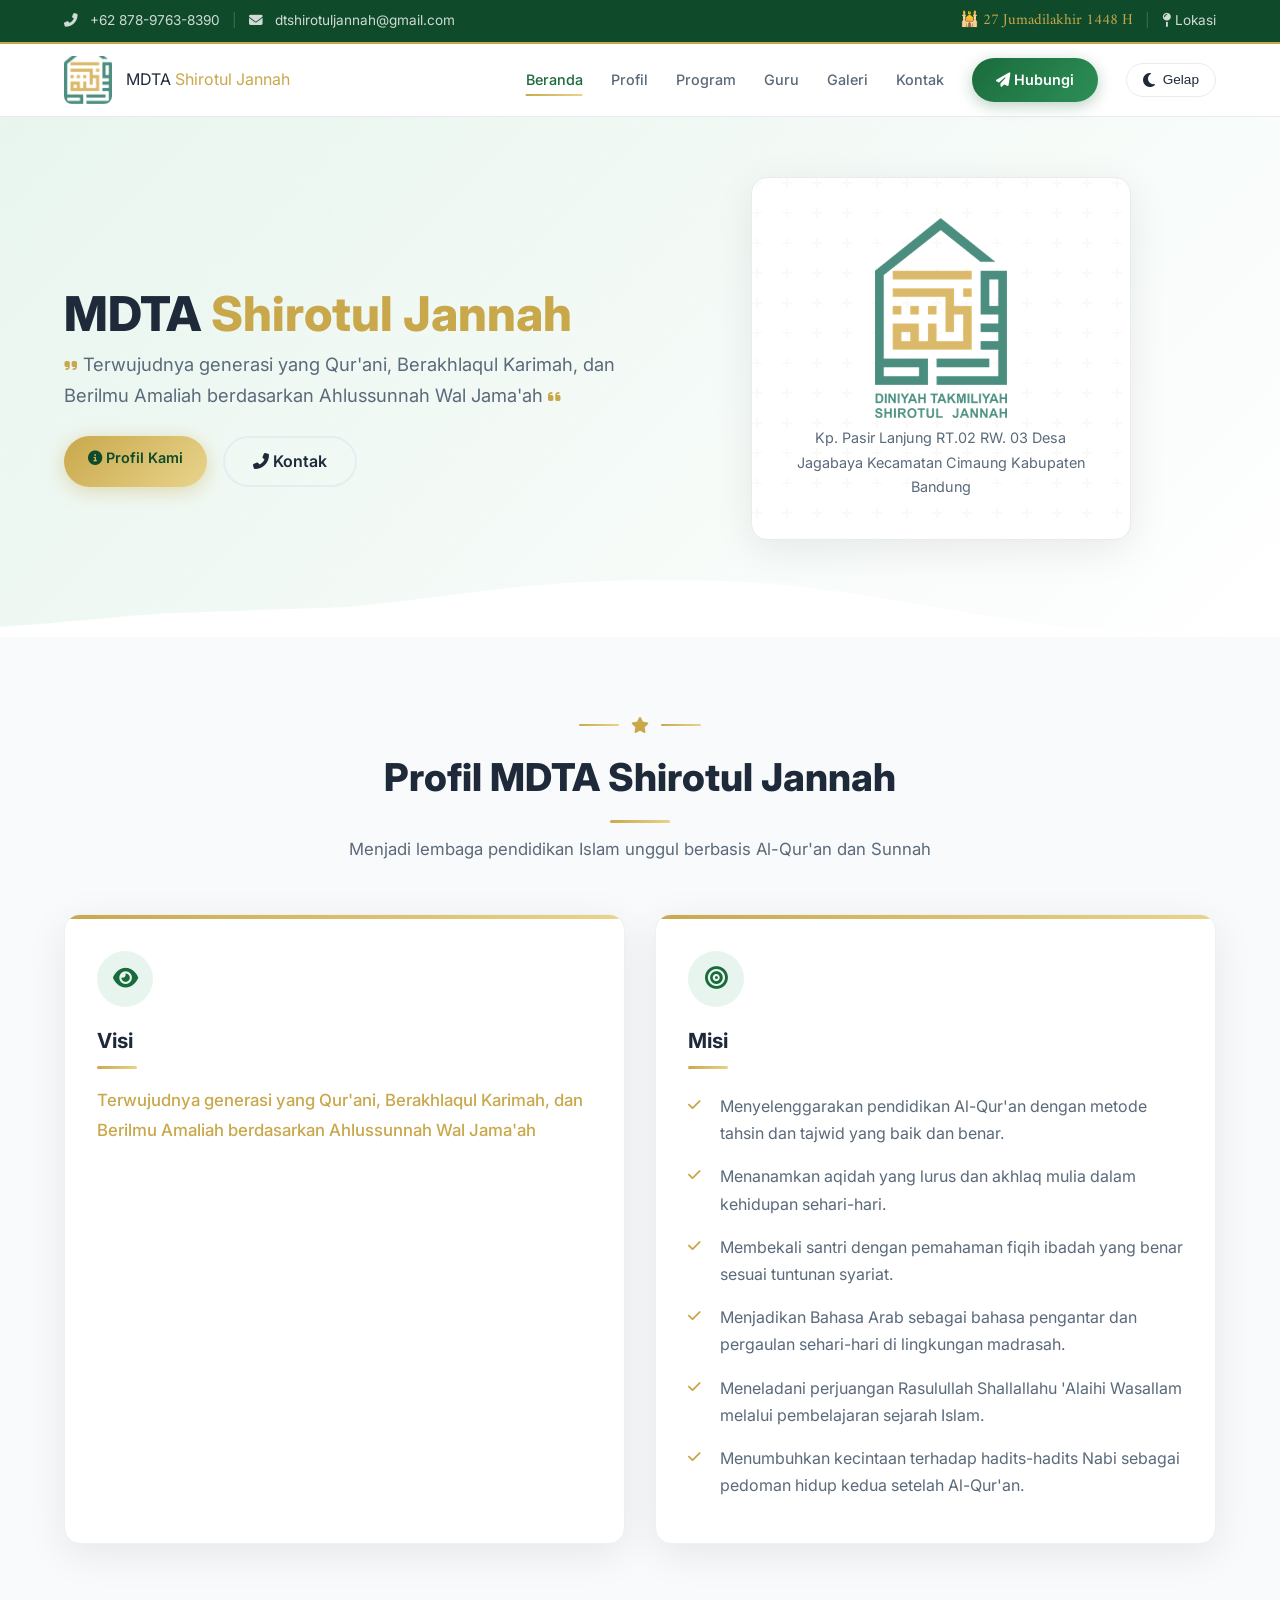
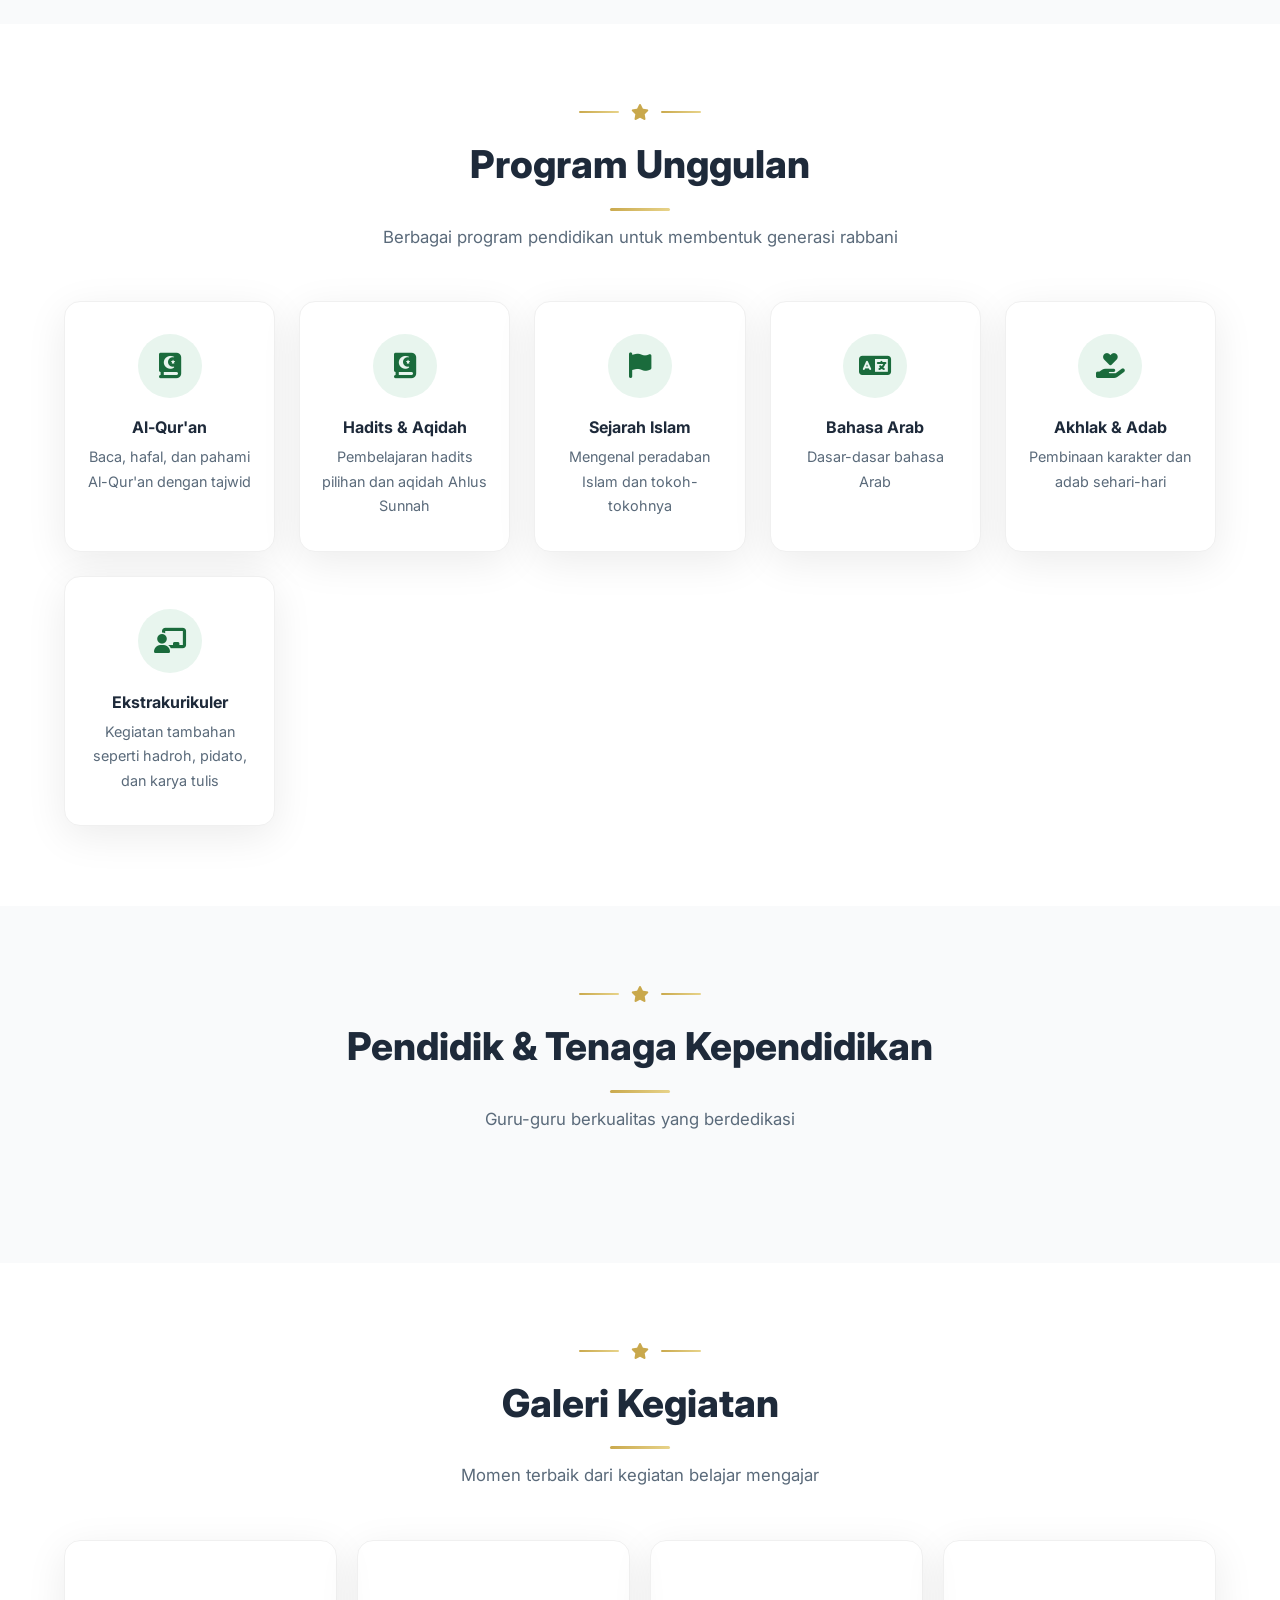
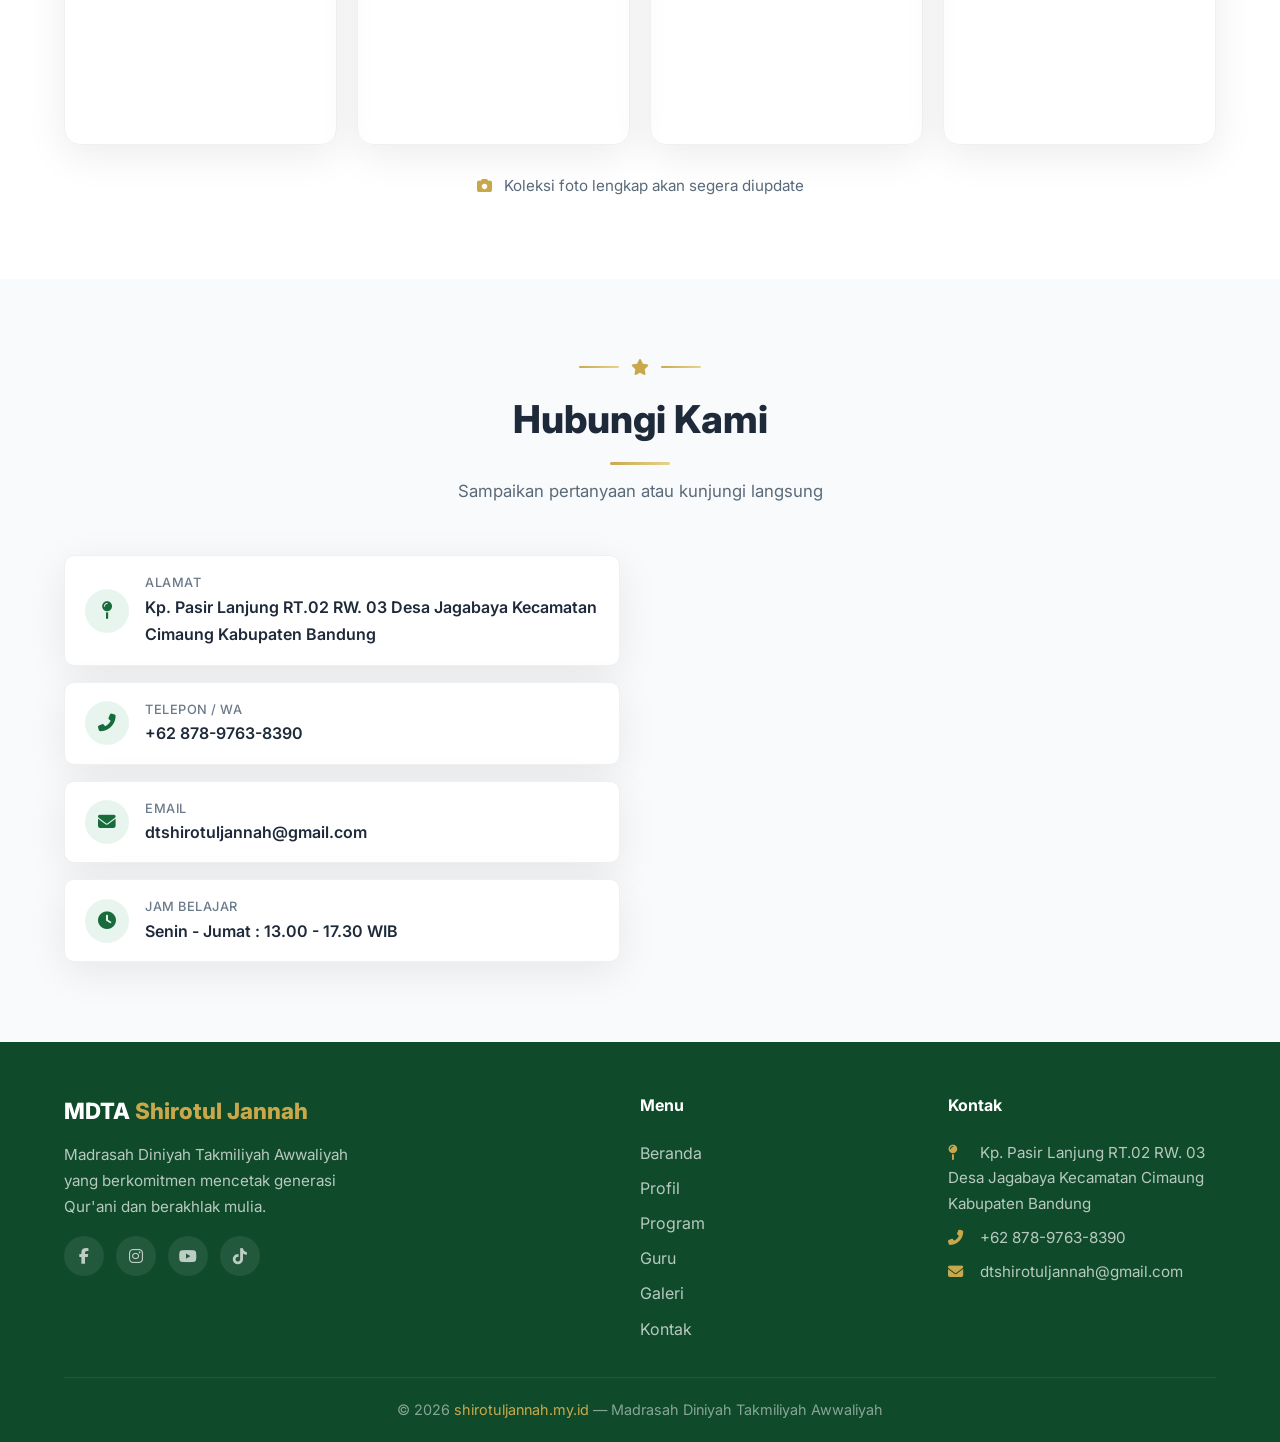
==== commit b07526f3: "Update index.html" ====
--- a/index.html
+++ b/index.html
@@ -39,9 +39,9 @@
     <header>
         <div class="container header-inner">
             <div class="logo">
-                <div class="logo-icon">
+               
                     <img src="/images/logo.png" alt="Logo" style="width: 48px; height: 48px; border-radius: 8px; object-fit: cover;" />
-                </div>
+                
                 <div class="logo-text">
                     MDTA <span>Shirotul Jannah</span>
                 </div>
@@ -364,4 +364,4 @@
     <!-- ===== JAVASCRIPT ===== -->
     <script src="/js/script-islami.js"></script>
 </body>
-</html>+</html>
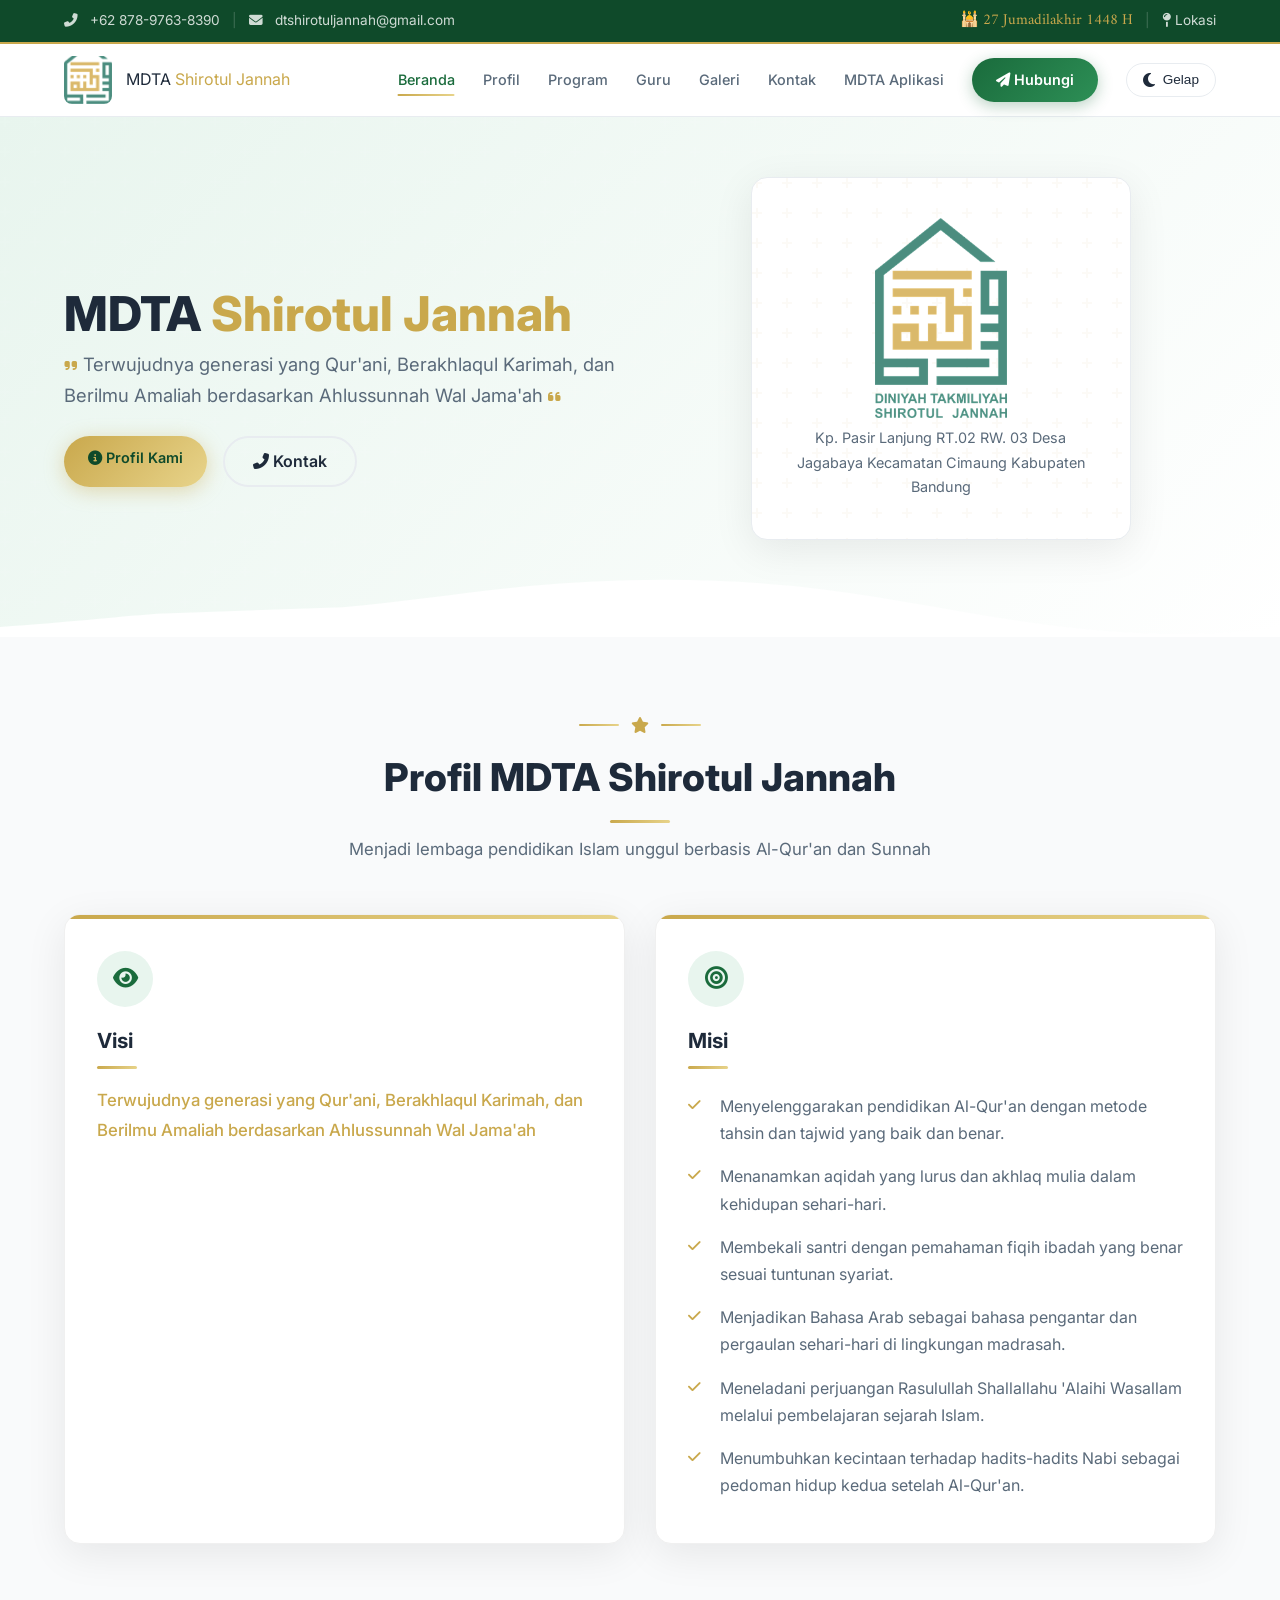
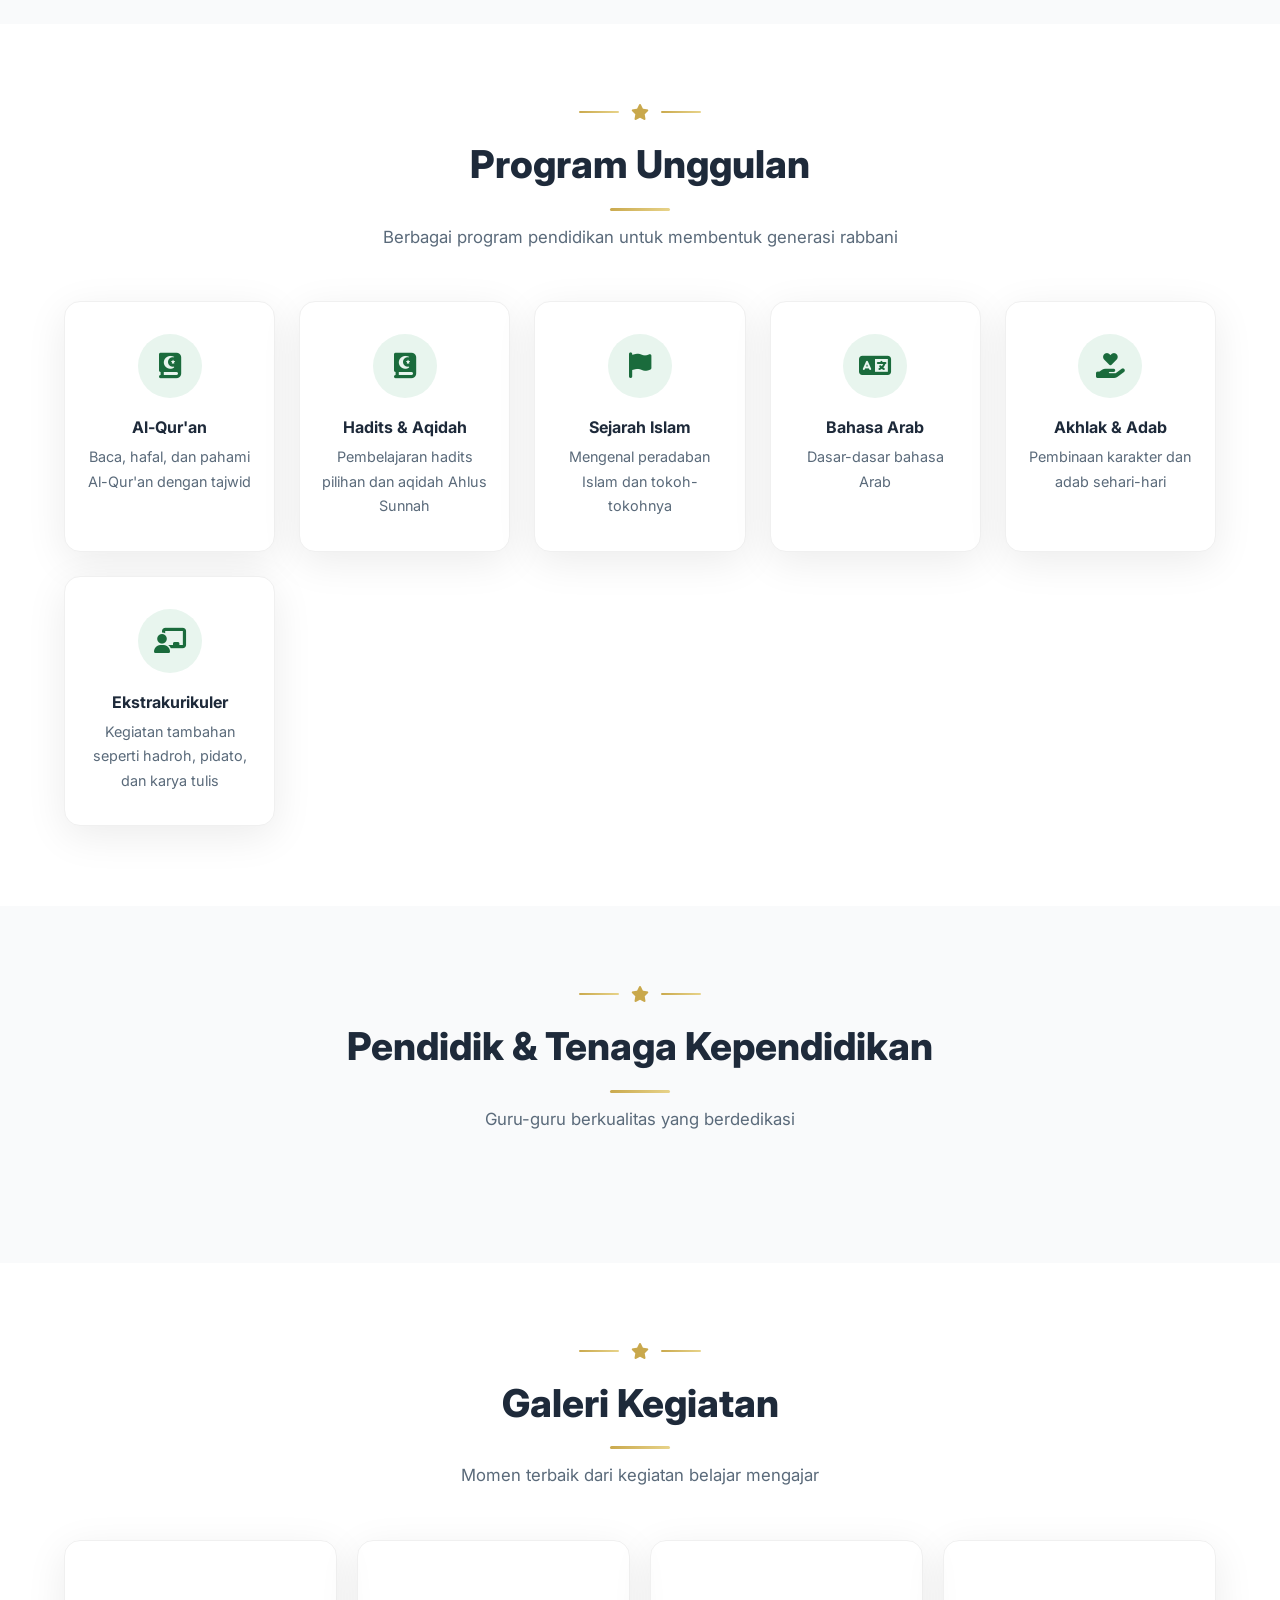
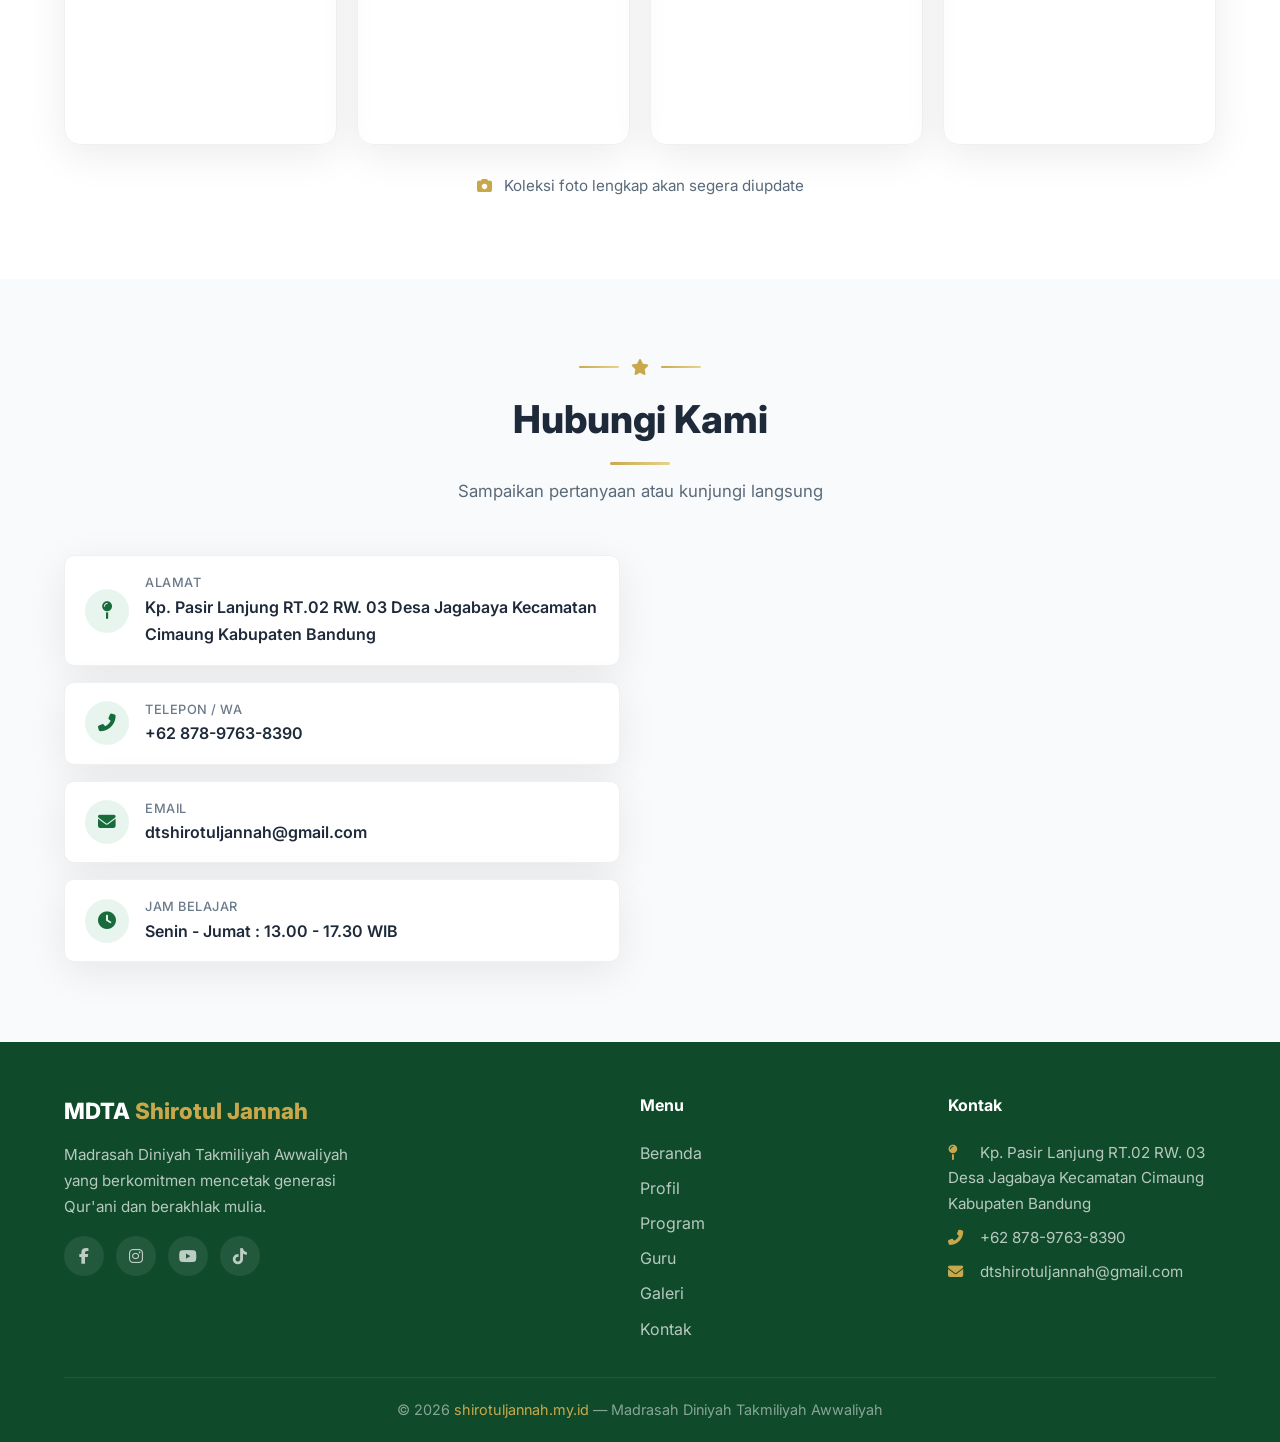
==== commit e44502c0: "Update index.html" ====
--- a/index.html
+++ b/index.html
@@ -39,7 +39,7 @@
     <header>
         <div class="container header-inner">
             <div class="logo">
-               
+                
                     <img src="/images/logo.png" alt="Logo" style="width: 48px; height: 48px; border-radius: 8px; object-fit: cover;" />
                 
                 <div class="logo-text">
@@ -56,6 +56,7 @@
                 <a href="#guru">Guru</a>
                 <a href="#galeri">Galeri</a>
                 <a href="#kontak">Kontak</a>
+                <a href="https://agusyais.github.io/mdta-dashboard/" target="_blank">MDTA Aplikasi</a>
                 <a href="#kontak" class="btn-primary"><i class="fas fa-paper-plane"></i> Hubungi</a>
                 <!-- TOMBOL TOGGLE DARK/LIGHT MODE -->
                 <button class="theme-toggle" id="themeToggle" aria-label="Ganti tema">
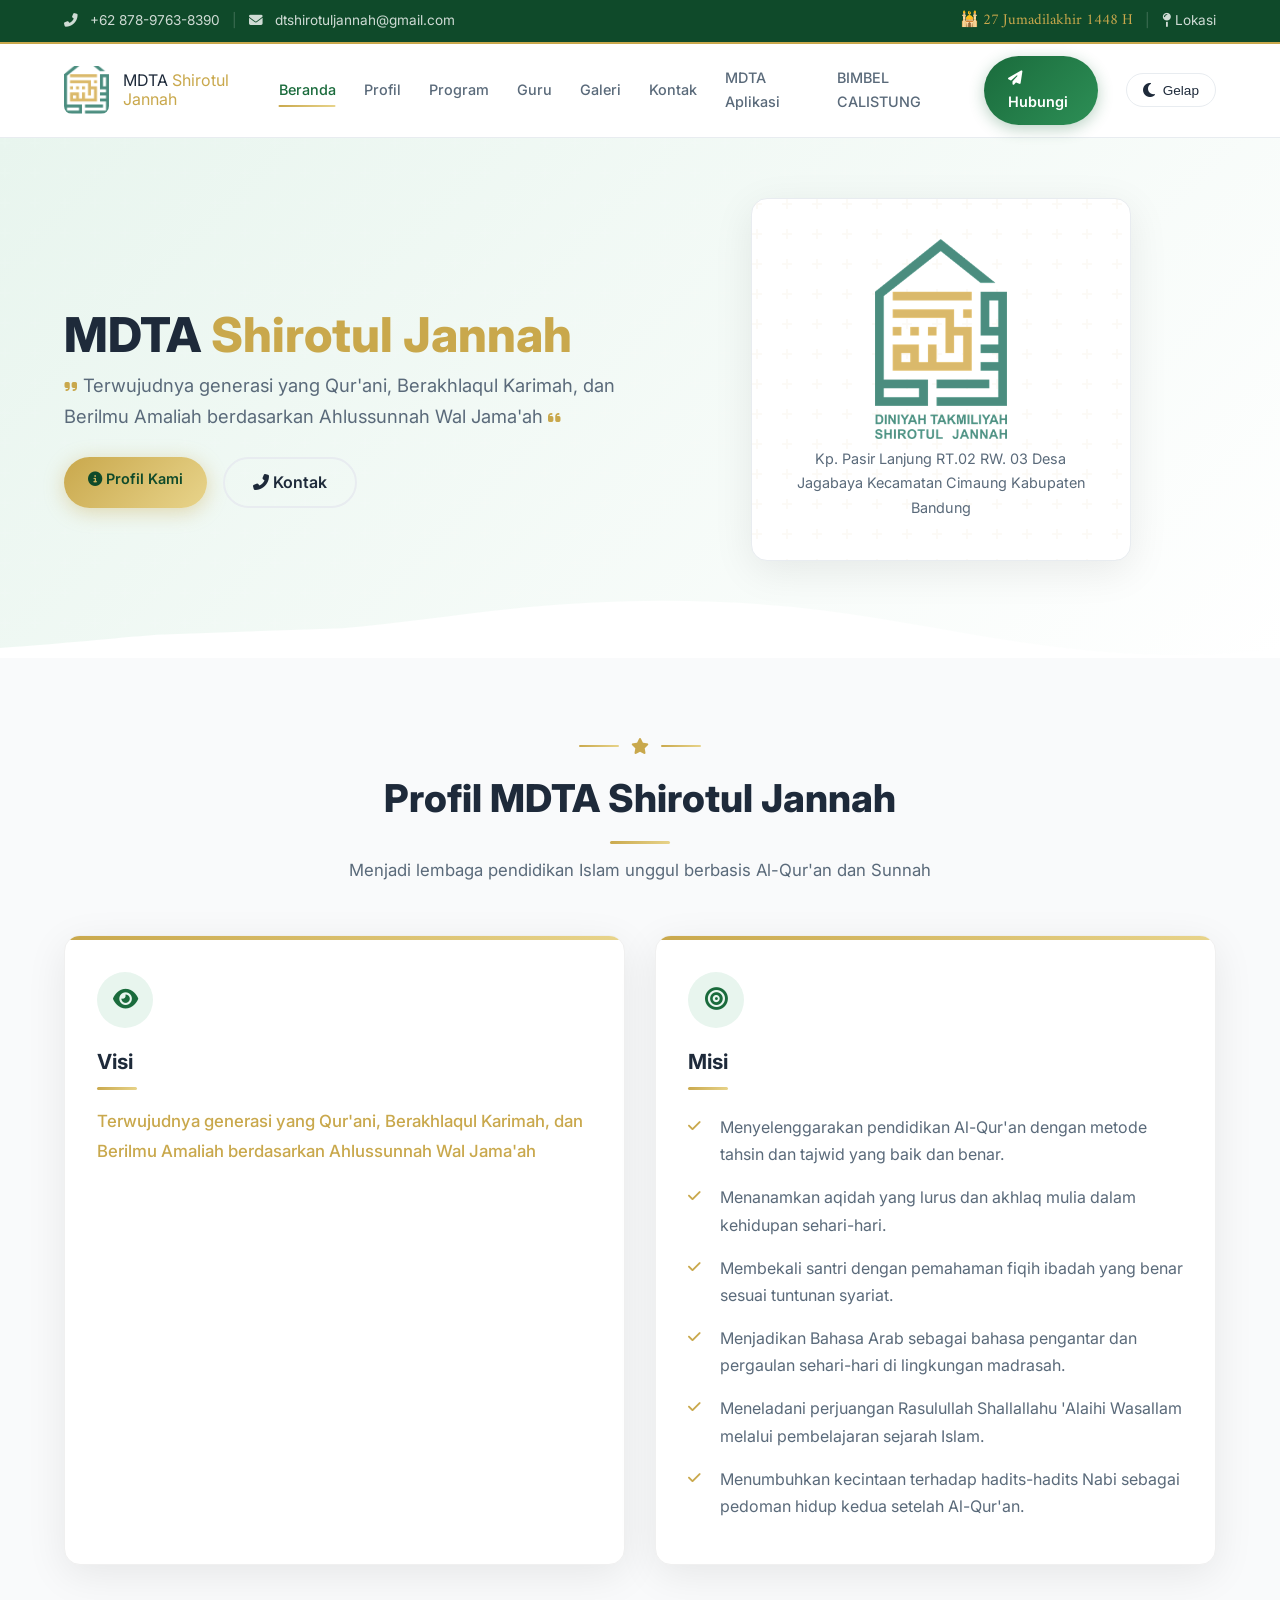
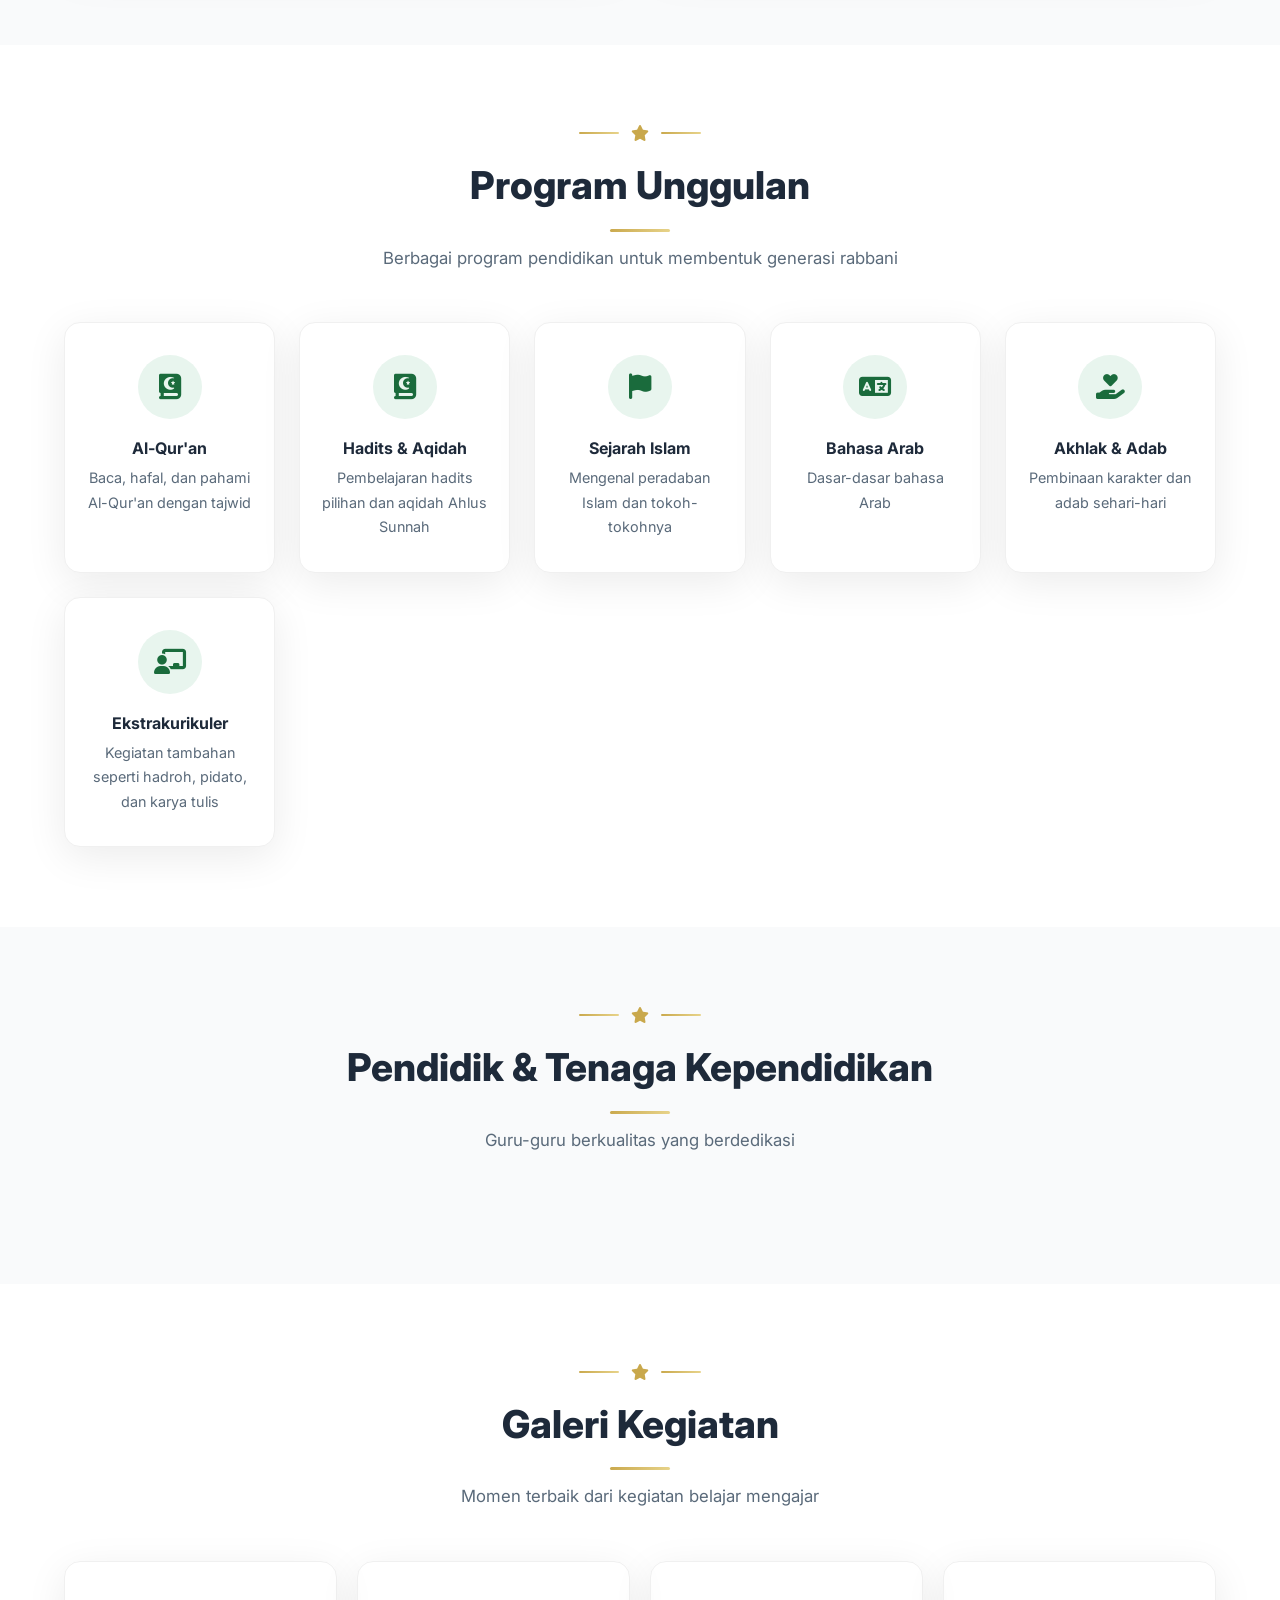
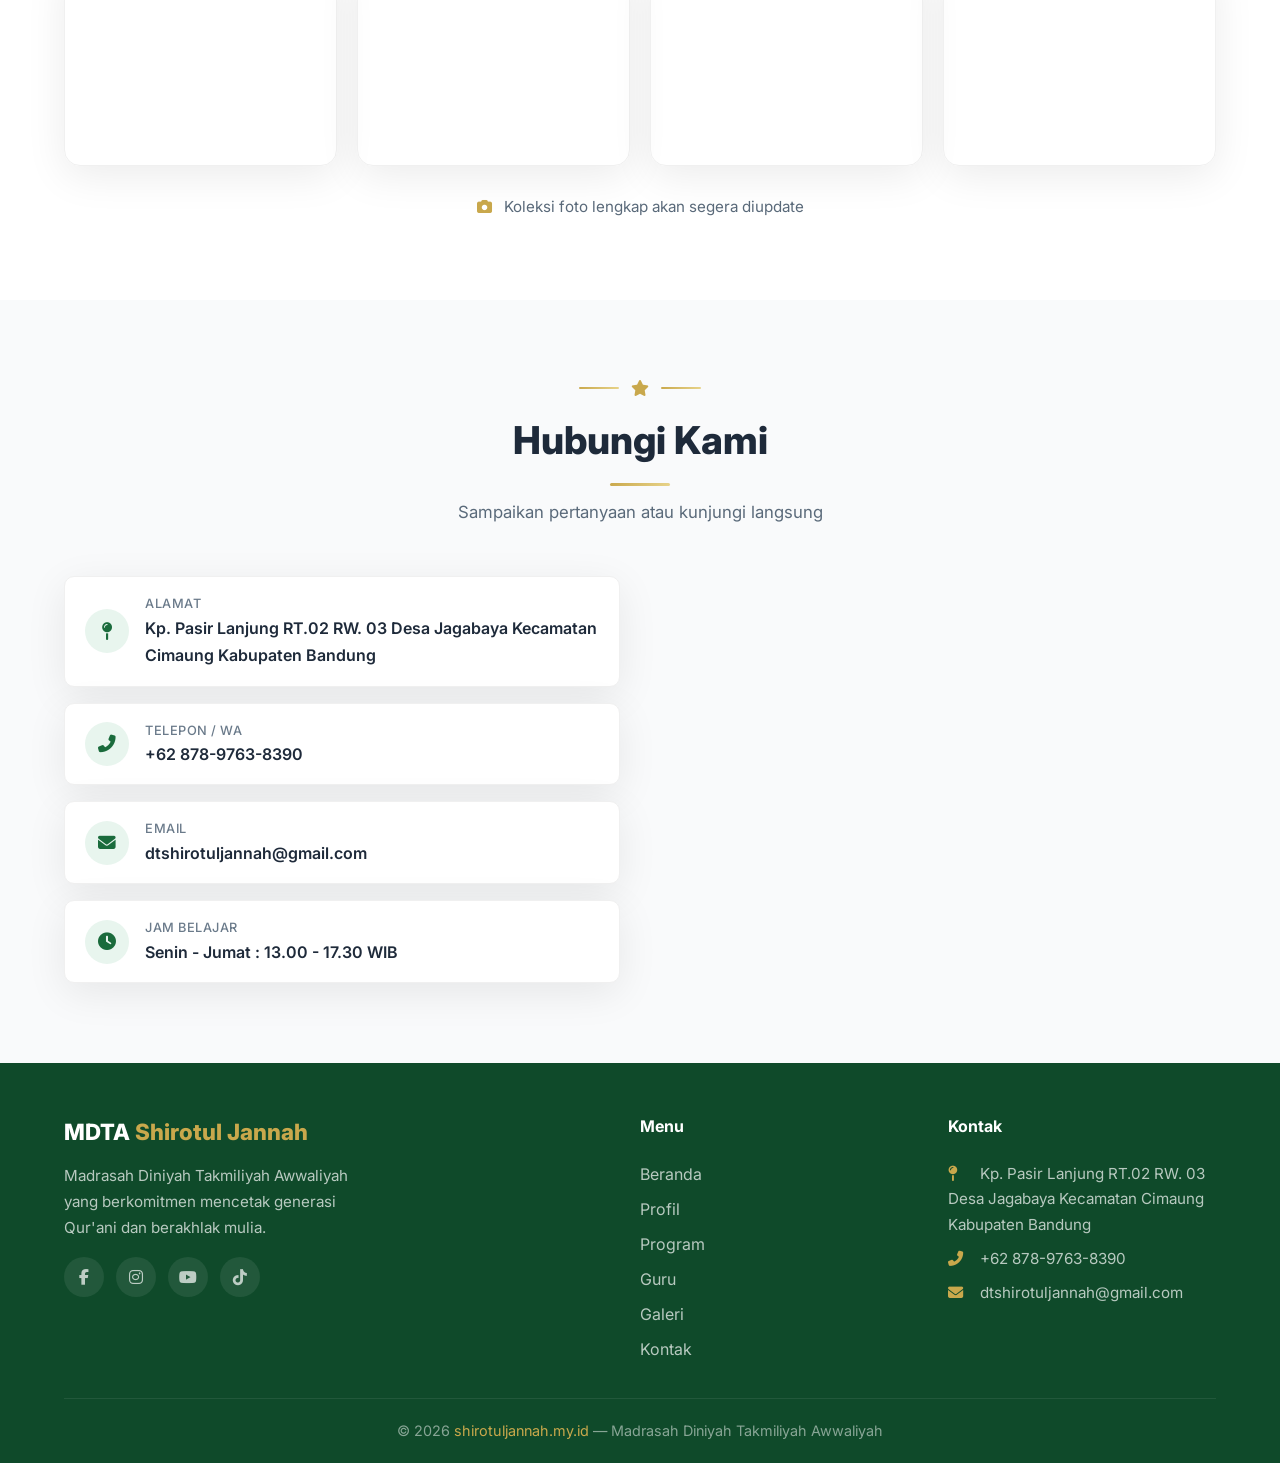
==== commit 468b8923: "Update index.html" ====
--- a/index.html
+++ b/index.html
@@ -57,6 +57,7 @@
                 <a href="#galeri">Galeri</a>
                 <a href="#kontak">Kontak</a>
                 <a href="https://agusyais.github.io/mdta-dashboard/" target="_blank">MDTA Aplikasi</a>
+                <a href="https://agusyais.github.io/bimbel-calistung/" target="_blank">BIMBEL CALISTUNG</a>
                 <a href="#kontak" class="btn-primary"><i class="fas fa-paper-plane"></i> Hubungi</a>
                 <!-- TOMBOL TOGGLE DARK/LIGHT MODE -->
                 <button class="theme-toggle" id="themeToggle" aria-label="Ganti tema">
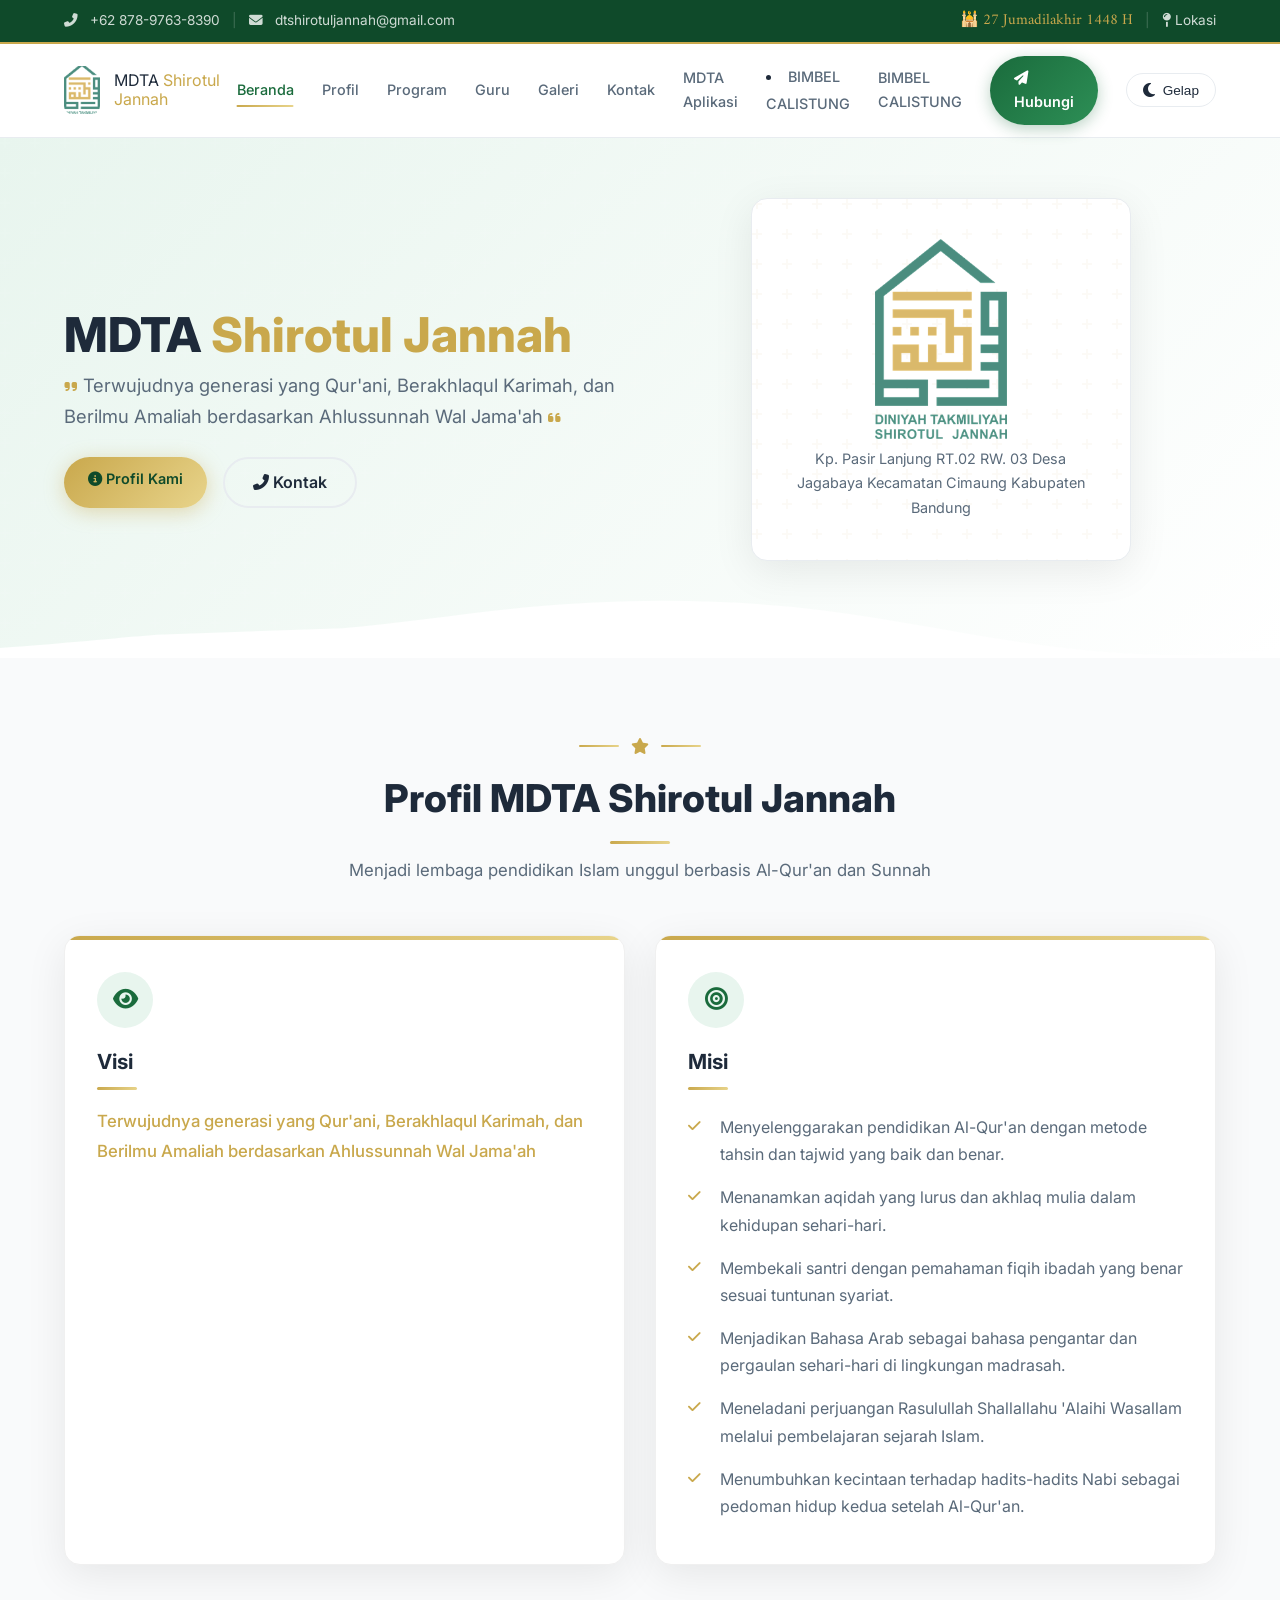
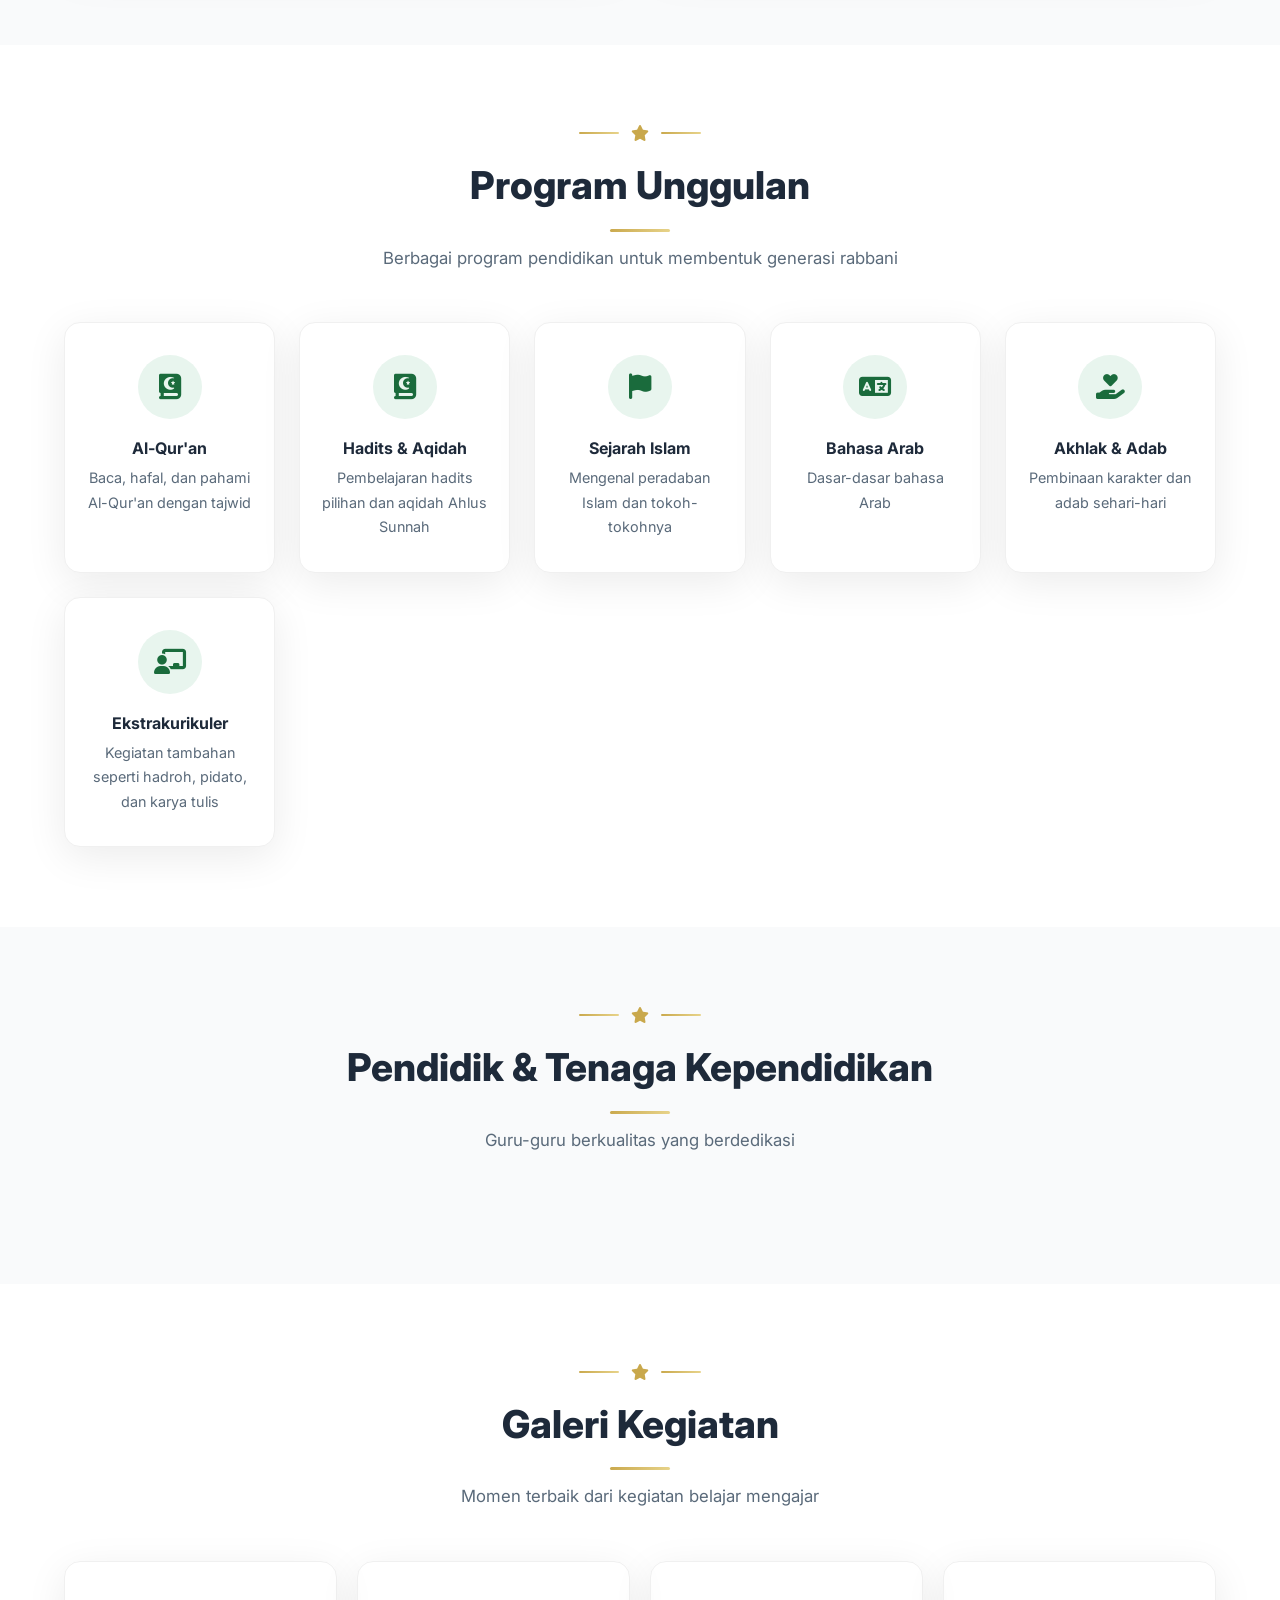
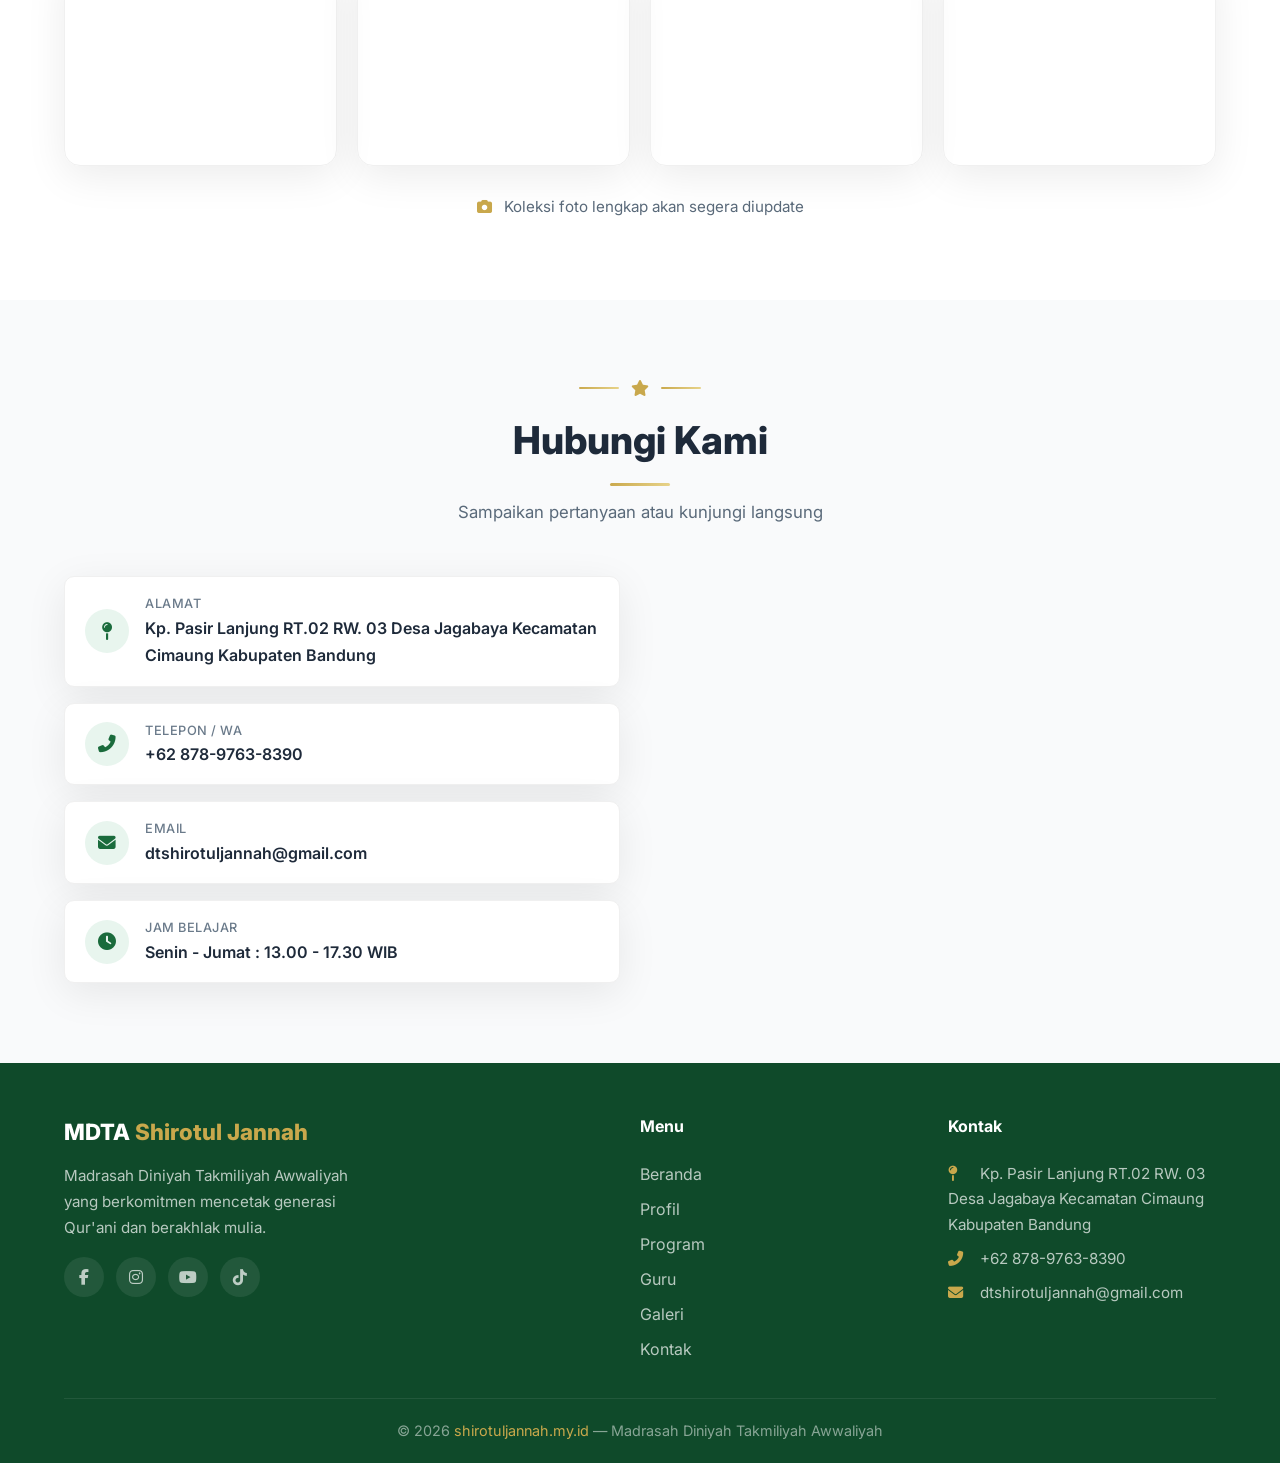
==== commit c29c1f75: "Update index.html" ====
--- a/index.html
+++ b/index.html
@@ -57,6 +57,7 @@
                 <a href="#galeri">Galeri</a>
                 <a href="#kontak">Kontak</a>
                 <a href="https://agusyais.github.io/mdta-dashboard/" target="_blank">MDTA Aplikasi</a>
+                <li><a href="calistung/calistung.html">BIMBEL CALISTUNG</a></li>
                 <a href="https://agusyais.github.io/bimbel-calistung/" target="_blank">BIMBEL CALISTUNG</a>
                 <a href="#kontak" class="btn-primary"><i class="fas fa-paper-plane"></i> Hubungi</a>
                 <!-- TOMBOL TOGGLE DARK/LIGHT MODE -->
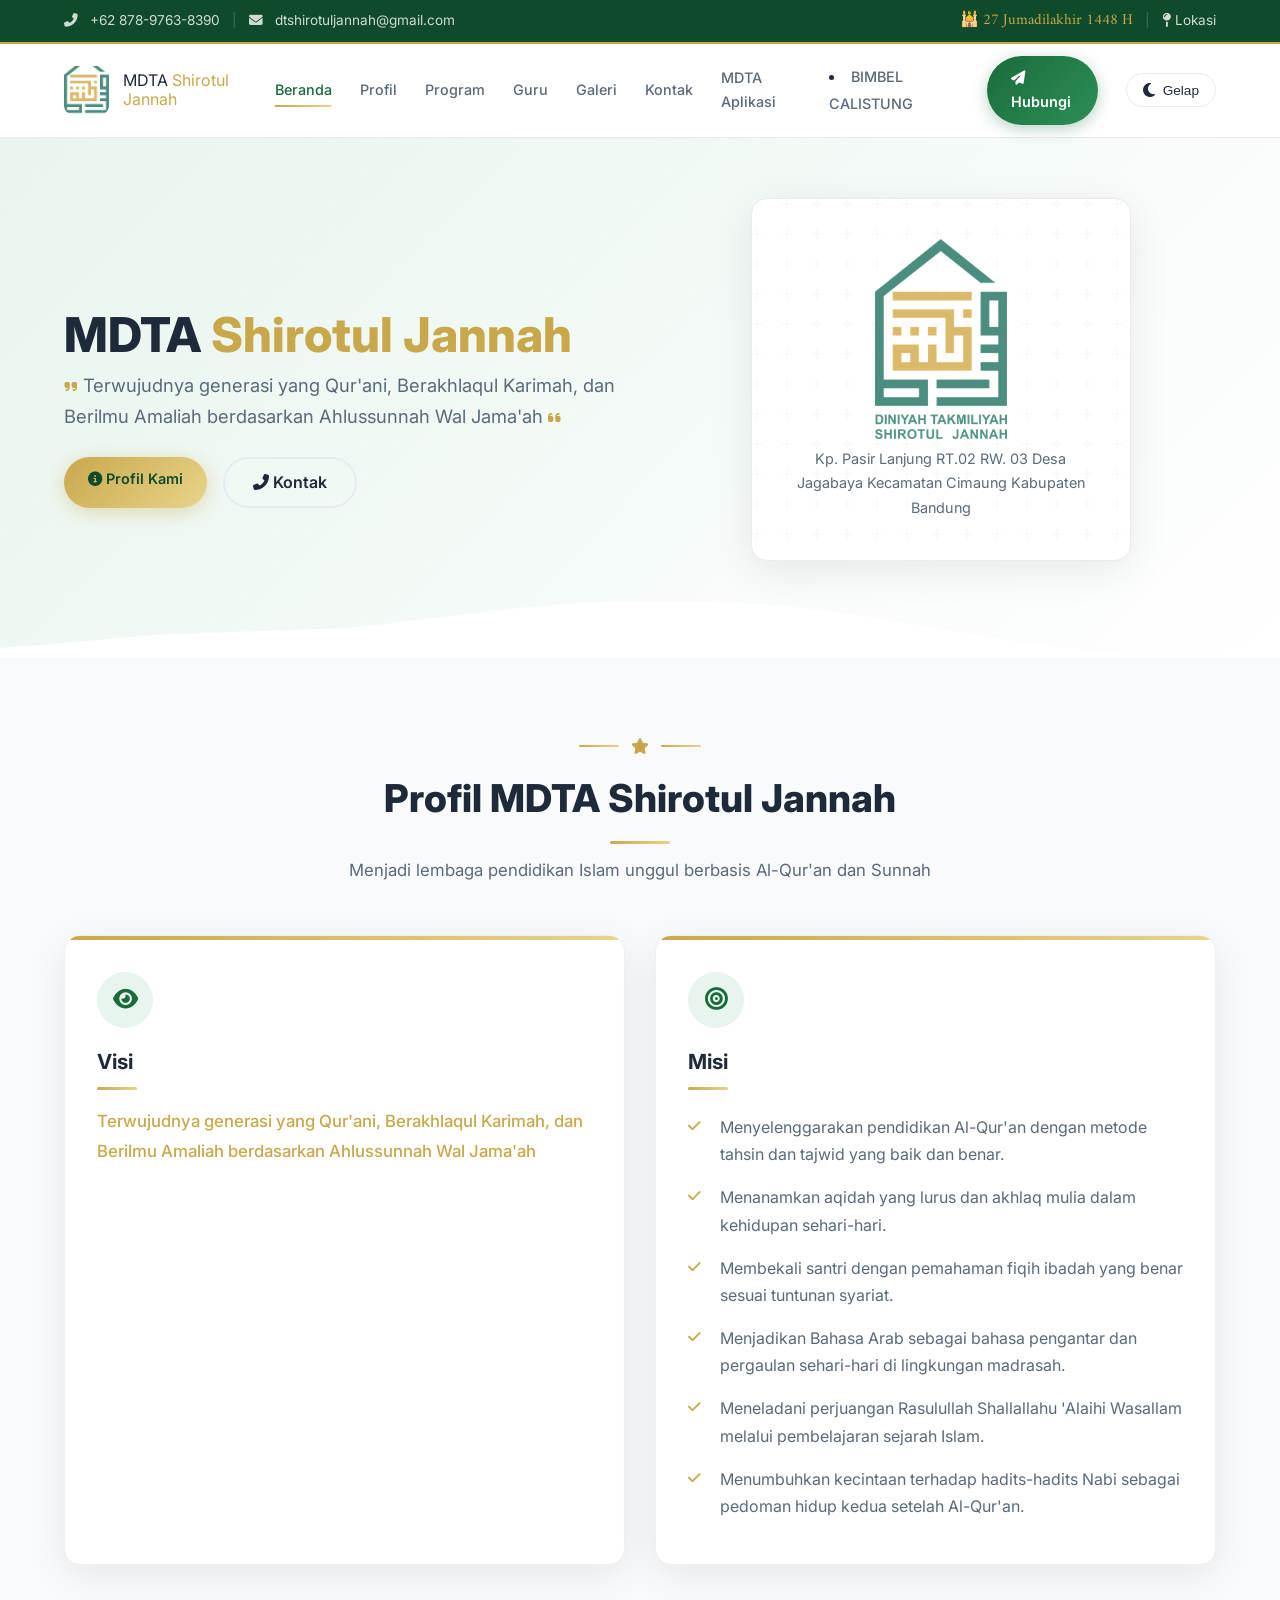
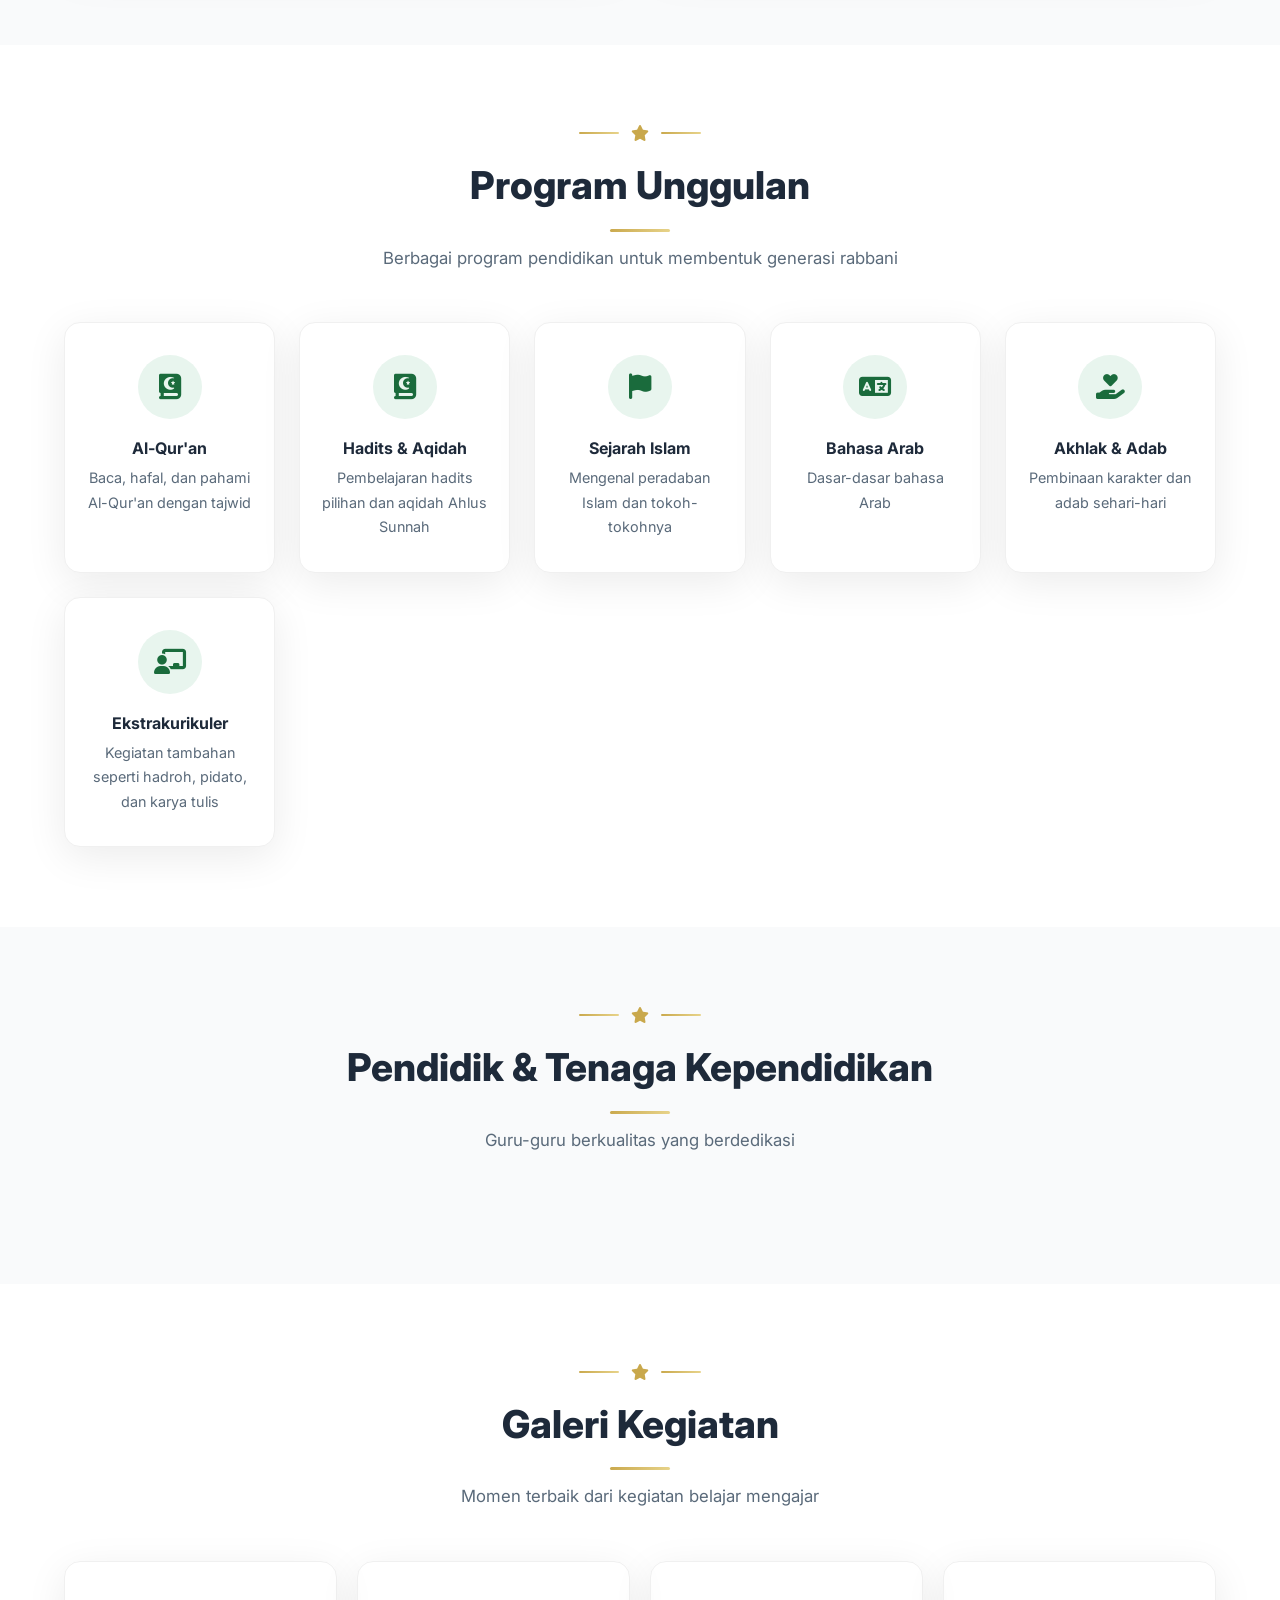
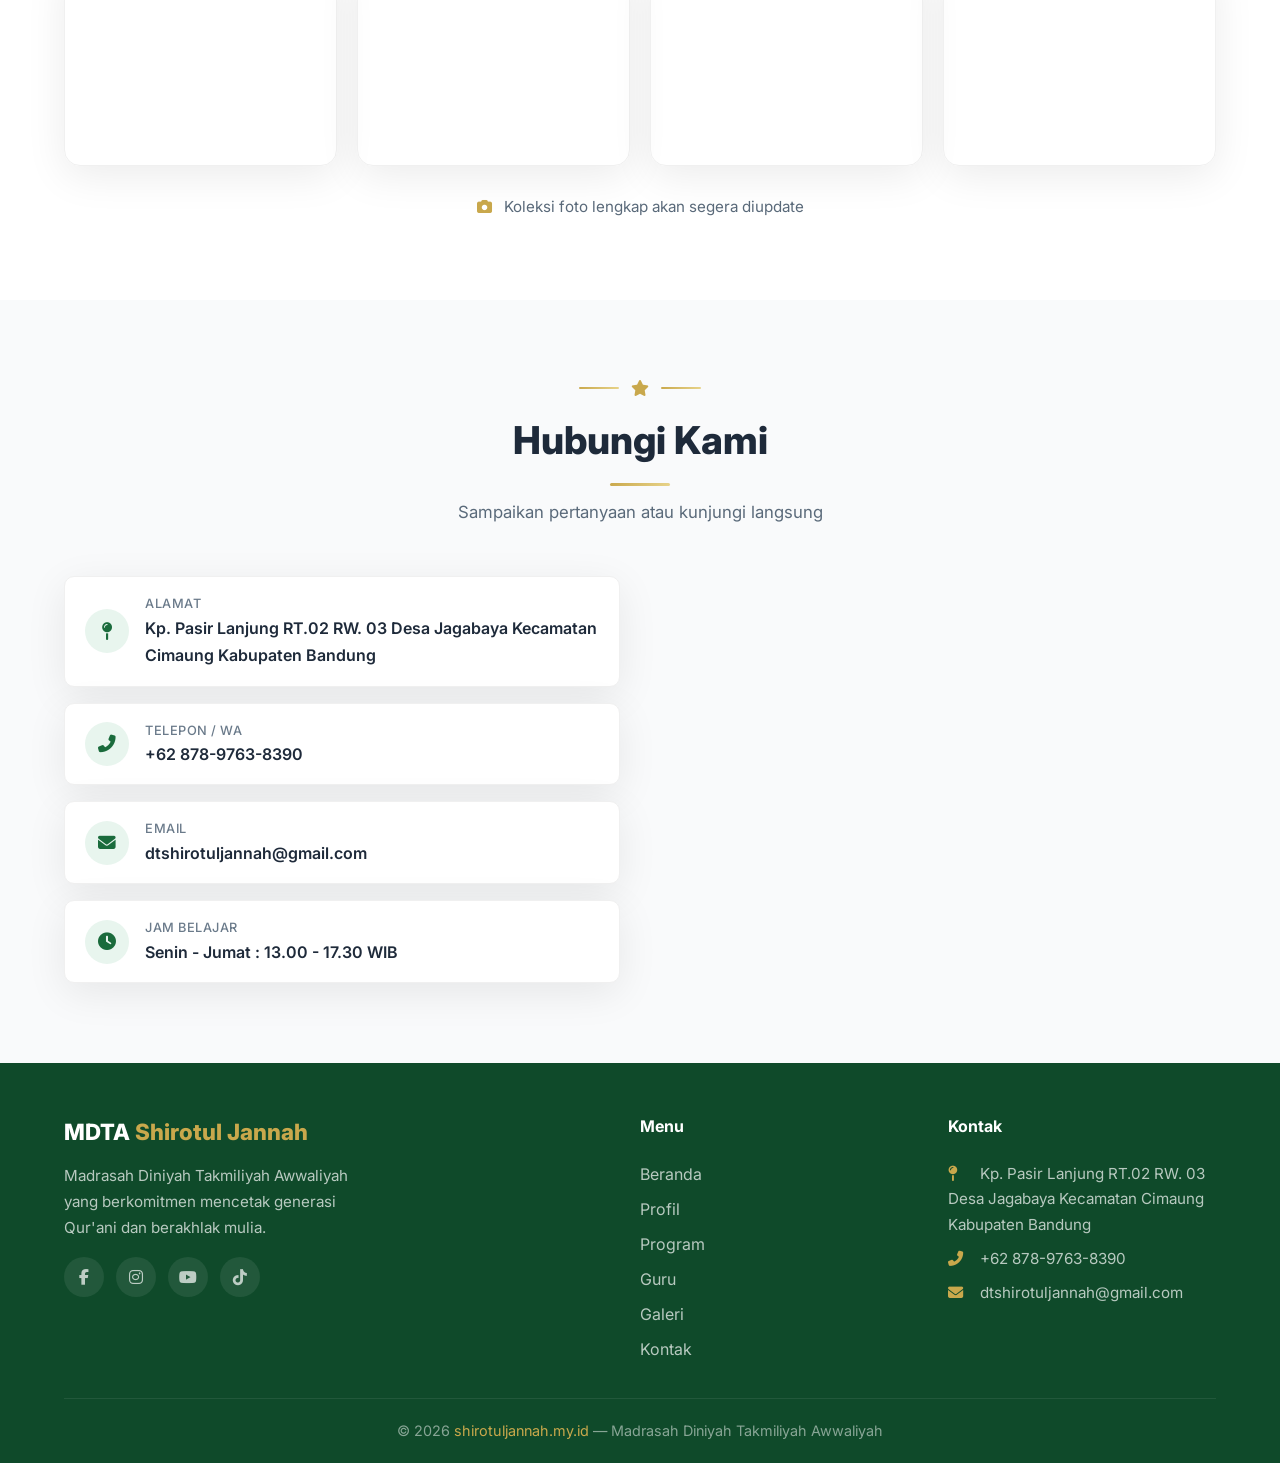
==== commit 25a08a82: "Update index.html" ====
--- a/index.html
+++ b/index.html
@@ -58,7 +58,6 @@
                 <a href="#kontak">Kontak</a>
                 <a href="https://agusyais.github.io/mdta-dashboard/" target="_blank">MDTA Aplikasi</a>
                 <li><a href="calistung/calistung.html">BIMBEL CALISTUNG</a></li>
-                <a href="https://agusyais.github.io/bimbel-calistung/" target="_blank">BIMBEL CALISTUNG</a>
                 <a href="#kontak" class="btn-primary"><i class="fas fa-paper-plane"></i> Hubungi</a>
                 <!-- TOMBOL TOGGLE DARK/LIGHT MODE -->
                 <button class="theme-toggle" id="themeToggle" aria-label="Ganti tema">
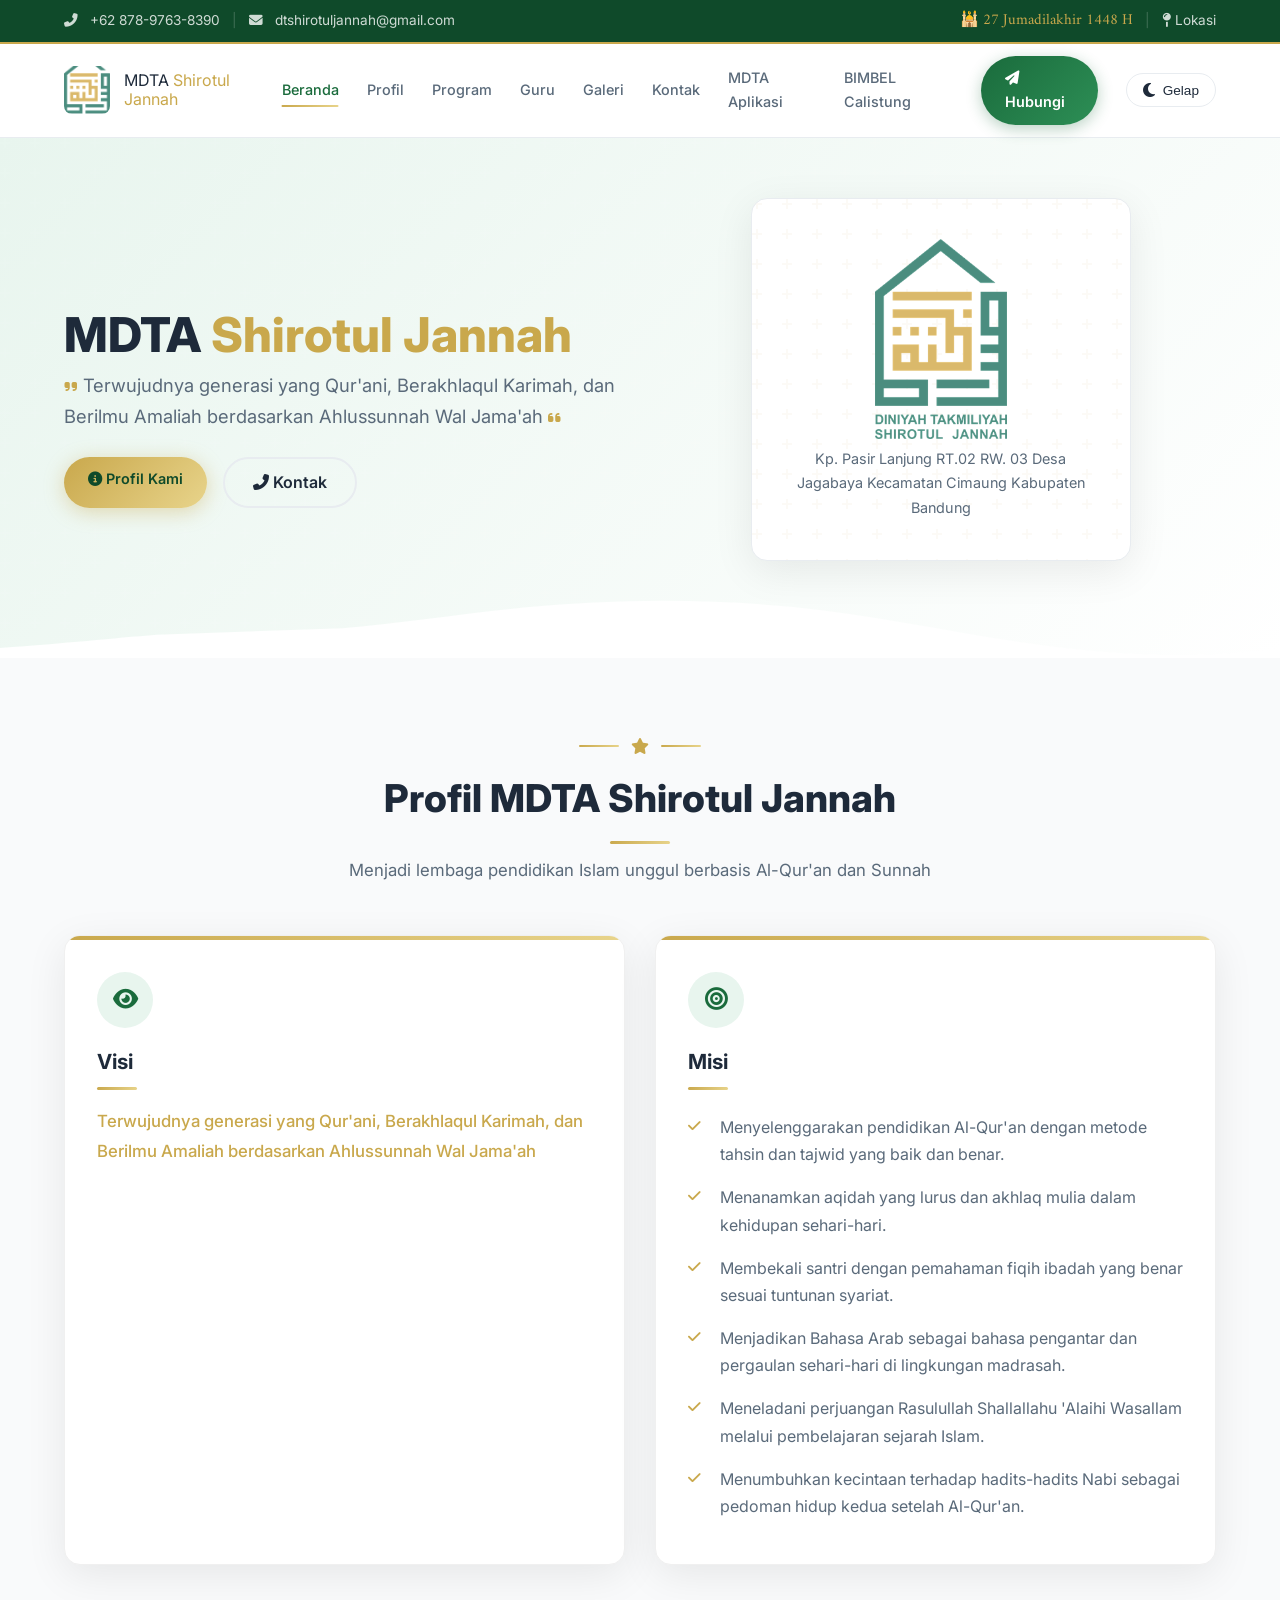
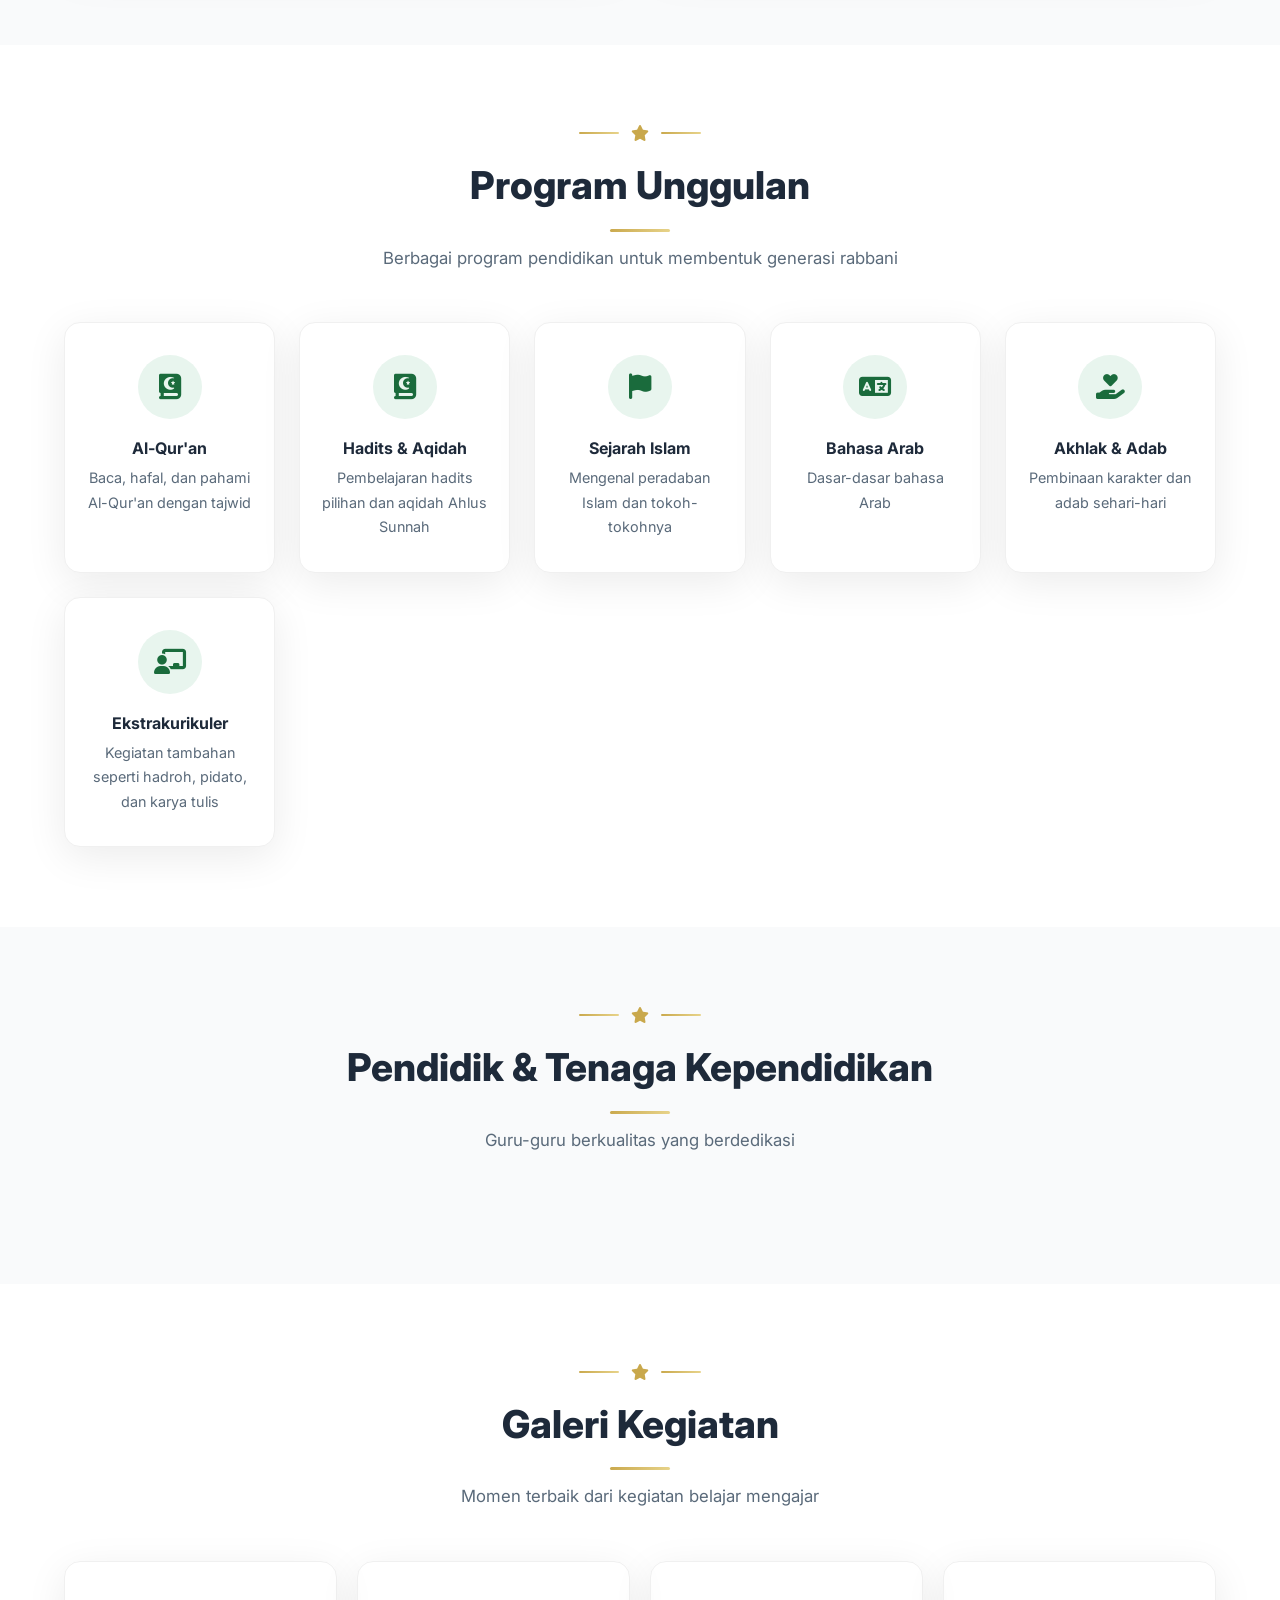
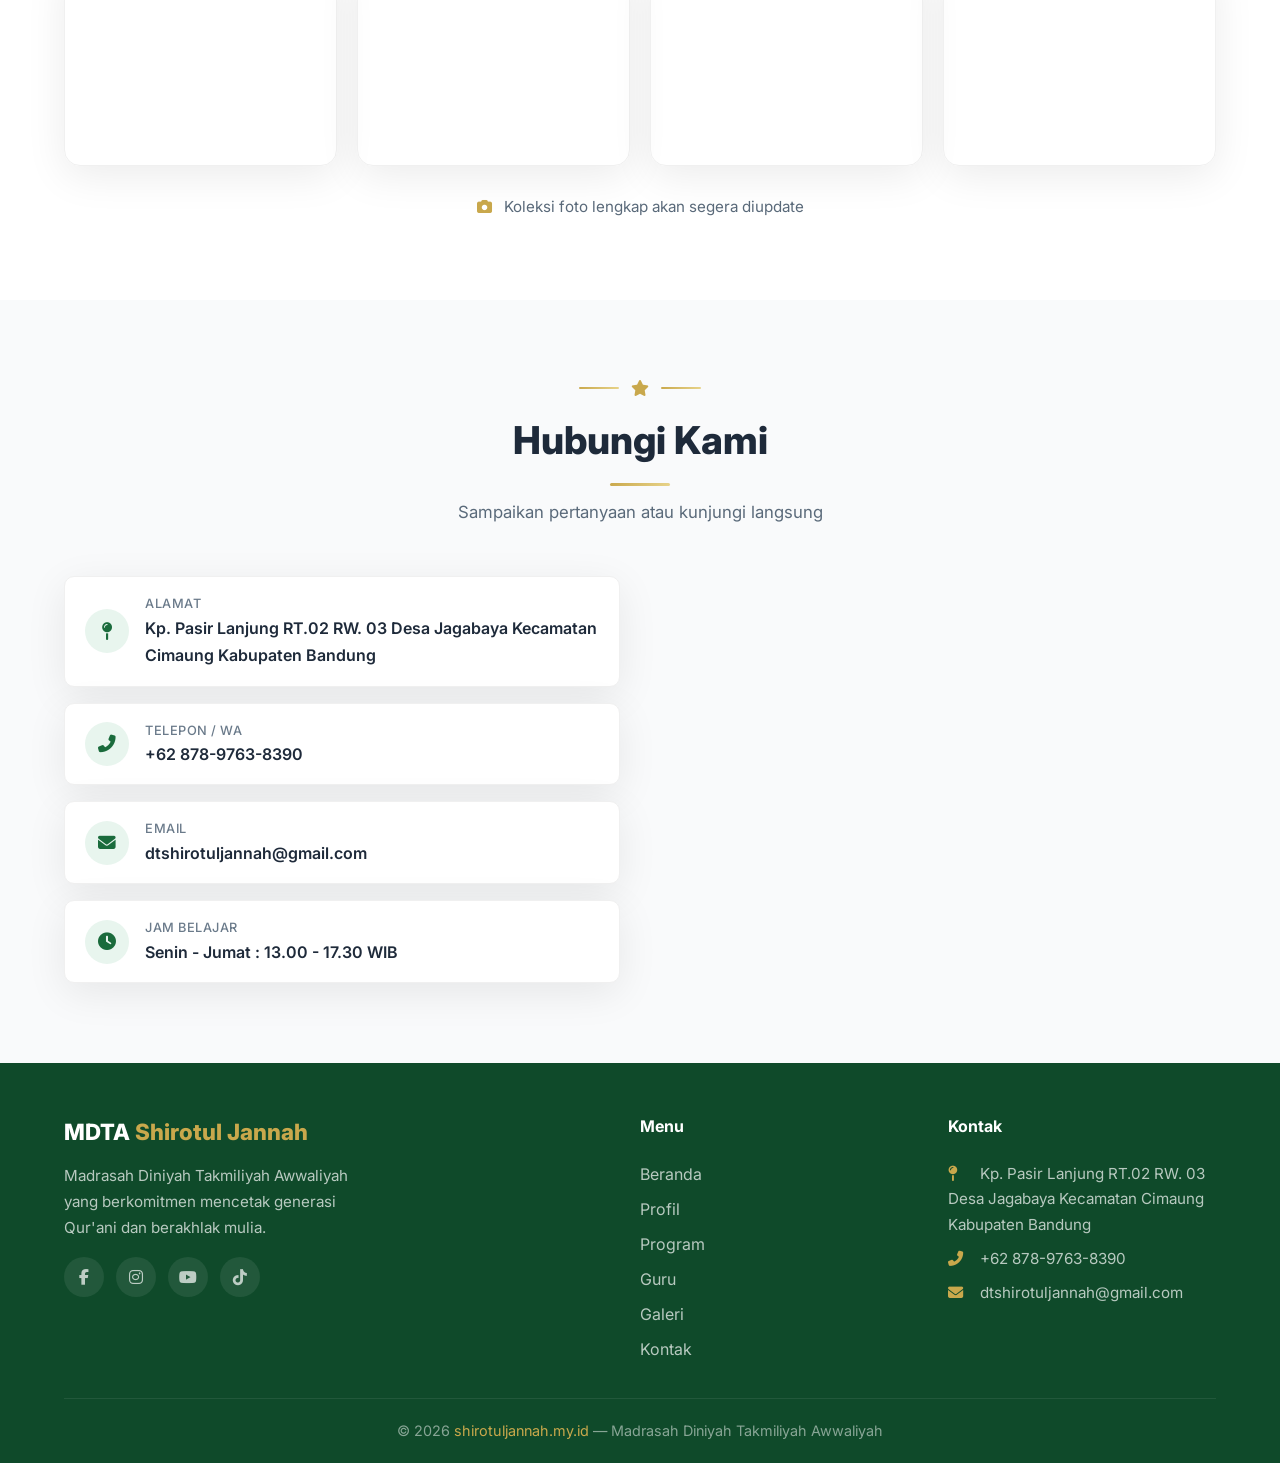
==== commit 16e3c902: "Update index.html" ====
--- a/index.html
+++ b/index.html
@@ -57,8 +57,8 @@
                 <a href="#galeri">Galeri</a>
                 <a href="#kontak">Kontak</a>
                 <a href="https://agusyais.github.io/mdta-dashboard/" target="_blank">MDTA Aplikasi</a>
-                <li><a href="calistung/calistung.html">BIMBEL CALISTUNG</a></li>
-                <a href="#kontak" class="btn-primary"><i class="fas fa-paper-plane"></i> Hubungi</a>
+                 <a href="https://agusyais.github.io/bimbel-calistung/" target="_blank">BIMBEL Calistung</a>
+                 <a href="#kontak" class="btn-primary"><i class="fas fa-paper-plane"></i> Hubungi</a>
                 <!-- TOMBOL TOGGLE DARK/LIGHT MODE -->
                 <button class="theme-toggle" id="themeToggle" aria-label="Ganti tema">
                     <i class="fas fa-moon"></i>
